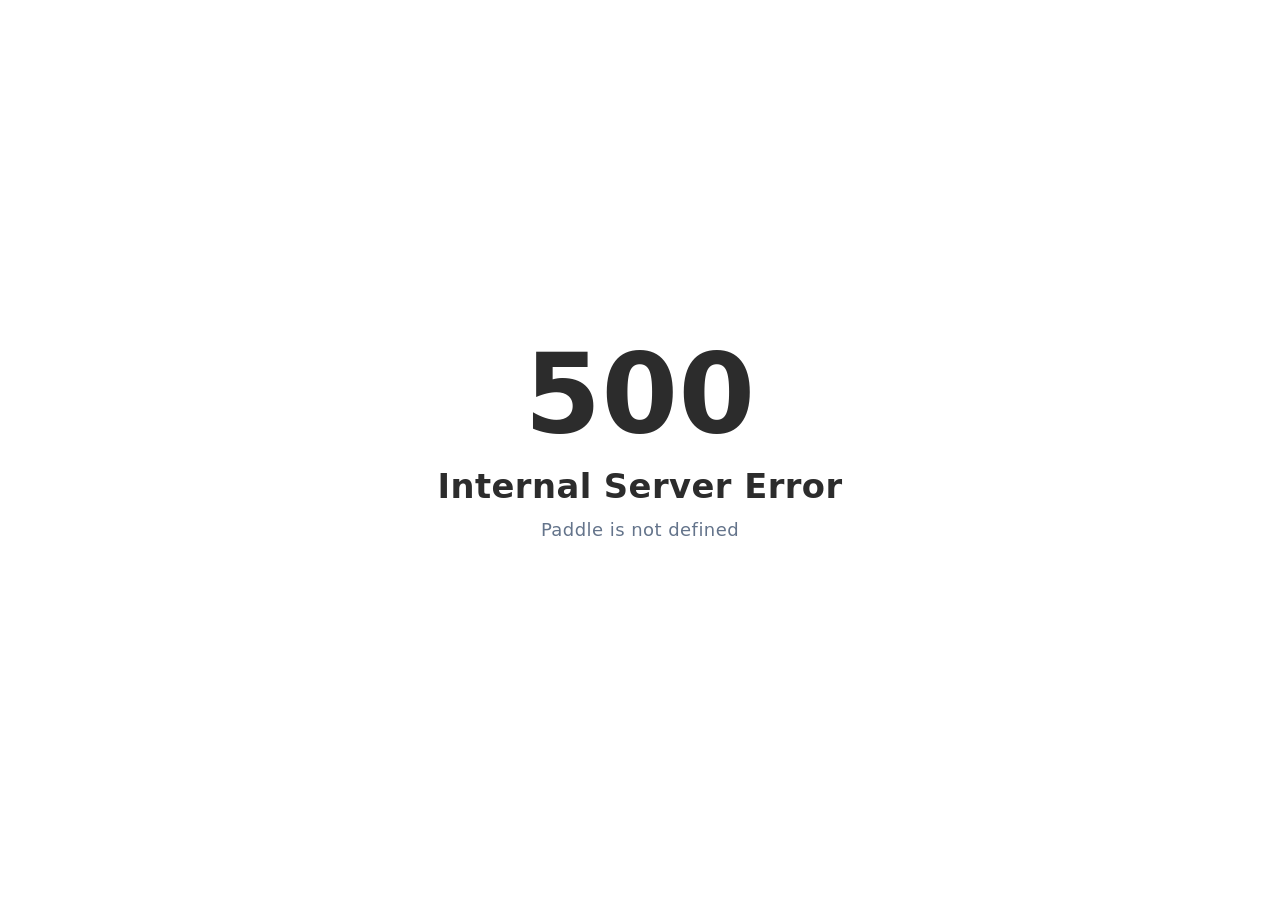
==== index.html @ acd8ba5e "update" ====
<!DOCTYPE html><html><head><meta charset="utf-8"><meta name="viewport" content="width=device-width, initial-scale=1"><title>YourMealMatch.com - Discover Your Food Personality</title><script src="https://cdn.paddle.com/paddle/v2/paddle.js"></script><style>:root{--brand-primary:#b6a7f2;--brand-primary-light:#d4cbfa;--brand-primary-dark:#9d8be8;--color-bg:#fafafa;--color-white:#fff;--color-text-primary:#2c2c2c;--color-text-secondary:#6b6b6b;--color-text-light:#9e9e9e;--spacing-xs:.5rem;--spacing-sm:1rem;--spacing-md:1.5rem;--spacing-lg:2.5rem;--spacing-xl:4rem;--spacing-2xl:6rem;--font-primary:-apple-system,BlinkMacSystemFont,"Segoe UI",Roboto,"Helvetica Neue",Arial,sans-serif;--font-size-base:16px;--font-size-lg:18px;--font-size-xl:24px;--font-size-2xl:32px;--font-size-3xl:40px;--line-height-relaxed:1.7;--border-radius:12px;--border-radius-lg:16px;--shadow-sm:0 2px 8px rgba(0,0,0,.06);--shadow-md:0 4px 16px rgba(0,0,0,.08);--transition:all .3s ease}*{box-sizing:border-box;margin:0;padding:0}html{font-size:var(--font-size-base);-webkit-font-smoothing:antialiased;-moz-osx-font-smoothing:grayscale;scroll-behavior:smooth}body{background-color:var(--color-bg);font-family:var(--font-primary);line-height:var(--line-height-relaxed)}body,h1,h2,h3,h4,h5,h6{color:var(--color-text-primary)}h1,h2,h3,h4,h5,h6{font-weight:600;line-height:1.3;margin-bottom:var(--spacing-md)}h1{font-size:var(--font-size-2xl);font-weight:700}h2{font-size:var(--font-size-xl)}h3{font-size:var(--font-size-lg)}p{color:var(--color-text-secondary);font-size:var(--font-size-base);margin-bottom:var(--spacing-md)}.container{margin:0 auto;max-width:1200px;padding:0 var(--spacing-md);width:100%}section{padding:var(--spacing-xl) 0}.btn{border:none;border-radius:var(--border-radius);cursor:pointer;display:inline-block;font-size:var(--font-size-base);font-weight:600;min-height:48px;min-width:48px;padding:var(--spacing-md) var(--spacing-lg);text-align:center;text-decoration:none;transition:var(--transition)}.btn-primary{background-color:var(--brand-primary);box-shadow:var(--shadow-sm);color:var(--color-white)}.btn-primary:hover{background-color:var(--brand-primary-dark);box-shadow:var(--shadow-md);transform:translateY(-2px)}.btn-primary:active{transform:translateY(0)}.card{background:var(--color-white);border-radius:var(--border-radius-lg);box-shadow:var(--shadow-sm);padding:var(--spacing-lg);transition:var(--transition)}.card:hover{box-shadow:var(--shadow-md)}.grid{display:grid;gap:var(--spacing-lg)}@media(min-width:768px){:root{--font-size-base:18px;--font-size-lg:20px;--font-size-xl:28px;--font-size-2xl:42px;--font-size-3xl:56px}.container{padding:0 var(--spacing-lg)}section{padding:var(--spacing-2xl) 0}}@media(min-width:1024px){:root{--font-size-2xl:48px;--font-size-3xl:64px}}:focus-visible{outline:3px solid var(--brand-primary);outline-offset:2px}.form-group{margin-bottom:var(--spacing-lg)}.form-label{display:block;font-weight:600;margin-bottom:var(--spacing-xs)}.form-input,.form-label{color:var(--color-text-primary);font-size:var(--font-size-base)}.form-input{background:var(--color-white);border:2px solid #e0e0e0;border-radius:var(--border-radius);font-family:var(--font-primary);min-height:52px;padding:var(--spacing-md);transition:var(--transition);width:100%}.form-input:focus{border-color:var(--brand-primary);box-shadow:0 0 0 3px #b6a7f21a;outline:none}.form-input::-moz-placeholder{color:var(--color-text-light)}.form-input::placeholder{color:var(--color-text-light)}.form-helper{color:var(--color-text-light);font-size:14px;font-style:italic;margin-bottom:0;margin-top:var(--spacing-xs)}</style><style>.page-container[data-v-c5ae3ae8]{display:flex;flex-direction:column;min-height:100vh}.navbar[data-v-c5ae3ae8]{background:#fff;border-bottom:1px solid #e5e7eb;position:relative;z-index:100}.navbar .container[data-v-c5ae3ae8]{height:100%;margin:0 auto;max-width:1200px;padding:0 1rem}.navbar-content[data-v-c5ae3ae8]{align-items:center;display:flex;flex-direction:column;gap:.5rem;height:100%;justify-content:center;padding:.75rem 0}.logo-link[data-v-c5ae3ae8]{display:block;flex-shrink:0;text-decoration:none;transition:opacity .2s ease}.logo-link[data-v-c5ae3ae8]:hover{opacity:.8}.logo-img[data-v-c5ae3ae8]{display:block;height:28px;width:auto}.nav-links[data-v-c5ae3ae8]{display:flex;gap:1.5rem;list-style:none;margin:0;padding:0}.nav-links li[data-v-c5ae3ae8]{margin:0}.nav-link[data-v-c5ae3ae8]{align-items:center;border-radius:6px;color:#6b7280;display:block;display:flex;font-size:13px;font-weight:500;min-height:36px;padding:.4rem .75rem;text-decoration:none;transition:all .2s ease;white-space:nowrap}.nav-link[data-v-c5ae3ae8]:hover{background:#7c3aed0d;color:#7c3aed}.nav-link[data-v-c5ae3ae8]:active{background:#7c3aed1a;color:#7c3aed}.footer[data-v-c5ae3ae8]{background:var(--color-text-primary);color:var(--color-white);margin-top:auto;padding:var(--spacing-xl) 0 var(--spacing-lg)}.footer-content[data-v-c5ae3ae8]{display:flex;flex-direction:column;gap:var(--spacing-lg);margin-bottom:var(--spacing-lg);text-align:center}.footer-logo-link[data-v-c5ae3ae8]{display:inline-block;margin-bottom:var(--spacing-xs);text-decoration:none;transition:var(--transition)}.footer-logo-link[data-v-c5ae3ae8]:hover{opacity:.85}.footer-logo[data-v-c5ae3ae8]{display:block;filter:brightness(1.2);height:50px;width:auto}.footer-tagline[data-v-c5ae3ae8]{color:#ffffffb3;font-size:14px;margin-bottom:0}.footer-nav[data-v-c5ae3ae8]{display:flex;flex-wrap:wrap;gap:var(--spacing-md);justify-content:center}.footer-link[data-v-c5ae3ae8]{color:#fffc;font-size:15px;padding:var(--spacing-xs);text-decoration:none;transition:var(--transition)}.footer-link[data-v-c5ae3ae8]:hover{color:var(--brand-primary-light)}.footer-bottom[data-v-c5ae3ae8]{border-top:1px solid hsla(0,0%,100%,.1);padding-top:var(--spacing-md);text-align:center}.footer-copyright[data-v-c5ae3ae8]{color:#fff9;font-size:14px;margin-bottom:0}@media(max-width:767px){.navbar .container[data-v-c5ae3ae8]{padding:0 1rem}.navbar-content[data-v-c5ae3ae8]{gap:.5rem;padding:.65rem 0}.logo-img[data-v-c5ae3ae8]{height:26px}.nav-links[data-v-c5ae3ae8]{gap:1.25rem}.nav-link[data-v-c5ae3ae8]{font-size:12px;padding:.35rem .65rem}.footer[data-v-c5ae3ae8]{padding:2rem 0 1.5rem}.footer-content[data-v-c5ae3ae8]{gap:1.5rem;margin-bottom:1.5rem}.footer-logo[data-v-c5ae3ae8]{height:42px}.footer-tagline[data-v-c5ae3ae8]{font-size:13px}.footer-nav[data-v-c5ae3ae8]{gap:.75rem}.footer-link[data-v-c5ae3ae8]{font-size:14px;padding:.4rem}.footer-bottom[data-v-c5ae3ae8]{padding-top:1rem}.footer-copyright[data-v-c5ae3ae8]{font-size:12px}}@media(min-width:768px){.navbar .container[data-v-c5ae3ae8]{padding:0 2rem}.navbar-content[data-v-c5ae3ae8]{flex-direction:row;gap:2rem;justify-content:space-between;padding:1rem 0}.logo-img[data-v-c5ae3ae8]{height:38px}.nav-links[data-v-c5ae3ae8]{gap:2rem}.nav-link[data-v-c5ae3ae8]{border-radius:0;font-size:15px;min-height:auto;padding:.5rem 0}.nav-link[data-v-c5ae3ae8],.nav-link[data-v-c5ae3ae8]:active,.nav-link[data-v-c5ae3ae8]:hover{background:transparent}.footer-logo[data-v-c5ae3ae8]{height:60px}.footer-content[data-v-c5ae3ae8]{align-items:center;flex-direction:row;justify-content:space-between;text-align:left}.footer-nav[data-v-c5ae3ae8]{justify-content:flex-end}}@media(min-width:1024px){.navbar-content[data-v-c5ae3ae8]{padding:1.25rem 0}.logo-img[data-v-c5ae3ae8]{height:40px}.nav-links[data-v-c5ae3ae8]{gap:2.5rem}.nav-link[data-v-c5ae3ae8]{font-size:16px}.footer-logo[data-v-c5ae3ae8]{height:65px}}</style><style>.btn[data-v-79f32634]{border:none;cursor:pointer;display:inline-block;font-family:inherit;text-decoration:none;transition:all .3s ease}.btn-primary[data-v-79f32634]{background:#f97316;color:#fff}.btn-paypal[data-v-79f32634]{background:#ffc439;color:#003087}.hero[data-v-79f32634]{align-items:center;background-image:linear-gradient(135deg,#7c3aede6,#5b21b6e6),url(/_nuxt/hero_bg.Vxv1XgPu.webp);background-position:50%;background-repeat:no-repeat;background-size:cover;display:flex;min-height:85vh;padding:40px 20px;position:relative;text-align:center}.hero-content[data-v-79f32634]{margin:0 auto;max-width:700px;position:relative;z-index:1}.curiosity-badge[data-v-79f32634]{-webkit-backdrop-filter:blur(10px);backdrop-filter:blur(10px);background:#fff3;border-radius:20px;color:#fff;display:inline-block;font-size:13px;font-weight:600;margin-bottom:20px;padding:8px 16px}.hero-title[data-v-79f32634]{color:#fff;font-size:clamp(28px,5vw,48px);font-weight:800;letter-spacing:-.5px;line-height:1.2;margin-bottom:16px}.hero-subtitle[data-v-79f32634],.hero-title[data-v-79f32634]{text-shadow:0 2px 12px rgba(0,0,0,.25)}.hero-subtitle[data-v-79f32634]{color:#fffffff2;font-size:17px;font-weight:400;line-height:1.5;margin-bottom:28px;margin-left:auto;margin-right:auto;max-width:600px}.value-props[data-v-79f32634]{display:flex;flex-direction:column;gap:16px;margin-bottom:32px;text-align:left}.value-prop[data-v-79f32634]{align-items:flex-start;-webkit-backdrop-filter:blur(10px);backdrop-filter:blur(10px);background:#ffffff26;border-radius:12px;display:flex;gap:12px;padding:16px}.prop-icon[data-v-79f32634]{flex-shrink:0;font-size:24px;margin-top:2px}.prop-content[data-v-79f32634]{display:flex;flex-direction:column;gap:6px}.prop-text[data-v-79f32634]{color:#fff;font-size:16px;font-weight:600;line-height:1.3}.prop-subtext[data-v-79f32634]{color:#ffffffd9;font-size:13px;font-weight:400;line-height:1.5}.btn-hero[data-v-79f32634]{background:#f97316;border-radius:12px;box-shadow:0 10px 30px #f973164d;color:#fff;display:inline-block;font-size:19px;font-weight:700;margin-bottom:20px;padding:20px 48px;text-decoration:none;transition:all .3s ease}.btn-hero[data-v-79f32634]:hover{background:#ea580c;box-shadow:0 15px 40px #f9731666;transform:translateY(-2px)}.hero-trust[data-v-79f32634]{color:#ffffffe6;display:flex;flex-wrap:wrap;font-size:13px;gap:12px;justify-content:center}.trust-item[data-v-79f32634]{font-weight:500}.social-proof[data-v-79f32634]{background:#f9fafb;border-bottom:1px solid #e5e7eb;padding:20px;text-align:center}.proof-text[data-v-79f32634]{color:#6b7280;font-size:14px;font-weight:500;margin:0}.how-it-works[data-v-79f32634]{background:#fff;padding:60px 20px}.section-title[data-v-79f32634]{color:#1f2937;font-size:28px;font-weight:800;line-height:1.2;margin-bottom:40px;text-align:center}.steps-detailed[data-v-79f32634]{display:grid;gap:32px;grid-template-columns:1fr;margin:0 auto 40px;max-width:900px}.step-detailed[data-v-79f32634]{background:#f9fafb;border-radius:12px;padding:24px 20px;text-align:center}.step-icon-wrapper[data-v-79f32634]{margin-bottom:16px}.step-emoji[data-v-79f32634]{display:inline-block;font-size:48px}.step-title[data-v-79f32634]{color:#1f2937;font-size:18px;font-weight:700;line-height:1.3;margin-bottom:12px}.step-description[data-v-79f32634]{color:#6b7280;font-size:15px;line-height:1.6;margin:0}.curiosity-hook[data-v-79f32634]{color:#7c3aed;font-size:16px;font-style:italic;font-weight:600;margin:0 auto;max-width:600px;padding:20px;text-align:center}.what-you-get[data-v-79f32634]{background:#f9fafb;padding:60px 20px}.benefits-list[data-v-79f32634]{display:flex;flex-direction:column;gap:20px;margin:0 auto;max-width:600px}.benefit-item[data-v-79f32634]{align-items:flex-start;background:#fff;border-radius:12px;box-shadow:0 1px 3px #0000001a;display:flex;gap:16px;padding:20px}.benefit-icon[data-v-79f32634]{flex-shrink:0;font-size:28px}.benefit-text[data-v-79f32634]{color:#374151;font-size:16px;font-weight:500;line-height:1.5;margin:0;padding-top:4px}.trust-badge-section[data-v-79f32634]{background:#10b9811a;border-radius:8px;color:#10b981;font-size:14px;font-weight:500;margin-left:auto;margin-right:auto;margin-top:30px;max-width:600px;padding:12px;text-align:center}.get-started-section[data-v-79f32634]{background:#fff;padding:70px 20px}.form-wrapper[data-v-79f32634]{margin:0 auto;max-width:500px}.form-main-title[data-v-79f32634]{color:#1f2937;font-size:28px;font-weight:800;line-height:1.2;margin-bottom:12px;text-align:center}.form-subtitle[data-v-79f32634]{color:#6b7280;font-size:16px;margin-bottom:40px;text-align:center}.order-form[data-v-79f32634]{background:#fff}.form-group[data-v-79f32634]{margin-bottom:24px}.form-label[data-v-79f32634]{color:#1f2937;display:block;font-size:15px;font-weight:600;margin-bottom:8px}.form-input[data-v-79f32634]{background:#fff;border:2px solid #e5e7eb;border-radius:8px;color:#1f2937;font-size:16px;padding:14px 16px;transition:all .2s ease;width:100%}.form-input[data-v-79f32634]:focus{border-color:#7c3aed;box-shadow:0 0 0 3px #7c3aed1a;outline:none}.form-input[data-v-79f32634]::-moz-placeholder{color:#9ca3af}.form-input[data-v-79f32634]::placeholder{color:#9ca3af}.field-helper[data-v-79f32634]{color:#6b7280;font-size:13px;margin-bottom:0;margin-top:6px}.consent-group[data-v-79f32634]{margin-bottom:24px;margin-top:32px}.consent-label[data-v-79f32634]{align-items:flex-start;cursor:pointer;display:flex;gap:12px}.consent-checkbox[data-v-79f32634]{accent-color:#7c3aed;cursor:pointer;flex-shrink:0;height:20px;margin-top:2px;width:20px}.consent-text[data-v-79f32634]{color:#374151;font-size:14px;line-height:1.5}.privacy-link[data-v-79f32634]{color:#7c3aed;font-weight:600;text-decoration:underline}.privacy-link[data-v-79f32634]:hover{color:#6d28d9}.error-message[data-v-79f32634]{background:#fee2e2;border:1px solid #fecaca;border-radius:8px;color:#dc2626;font-size:14px;margin-bottom:16px;padding:12px 16px;text-align:center}.btn-submit[data-v-79f32634]{background:#f97316;border:none;border-radius:12px;box-shadow:0 10px 30px #f973164d;color:#fff;cursor:pointer;font-size:18px;font-weight:700;margin-bottom:20px;padding:18px 24px;transition:all .3s ease;width:100%}.btn-submit[data-v-79f32634]:hover:not(:disabled){background:#ea580c;box-shadow:0 15px 40px #f9731666;transform:translateY(-2px)}.btn-submit[data-v-79f32634]:disabled{background:#d1d5db;box-shadow:none;cursor:not-allowed;transform:none}.form-trust[data-v-79f32634]{display:flex;flex-wrap:wrap;gap:12px;justify-content:center}.trust-badge[data-v-79f32634]{color:#6b7280;font-size:13px;font-weight:500}.payment-step-container[data-v-79f32634]{background:linear-gradient(135deg,#7c3aed08,#5b21b608);border:2px solid #e5e7eb;border-radius:16px;margin-top:2rem;padding:2.5rem 2rem;text-align:center}.step-icon[data-v-79f32634]{align-items:center;background:linear-gradient(135deg,#7c3aed,#5b21b6);border-radius:50%;box-shadow:0 4px 12px #7c3aed33;color:#fff;display:inline-flex;height:72px;justify-content:center;margin-bottom:1.5rem;width:72px}.payment-title[data-v-79f32634]{color:#10b981;font-size:1.75rem;font-weight:700;margin-bottom:1.5rem}.card-logos[data-v-79f32634]{display:flex;gap:1rem;justify-content:center;margin-bottom:1.5rem;opacity:.6}.card-icon[data-v-79f32634]{height:28px;width:auto}.btn-pay[data-v-79f32634]{background:#f97316;border:none;border-radius:12px;box-shadow:0 4px 12px #f9731640;color:#fff;cursor:pointer;display:inline-block;font-size:1.25rem;font-weight:600;max-width:400px;padding:1rem 2rem;text-decoration:none;transition:all .3s ease;width:100%}.btn-pay[data-v-79f32634]:hover{background:#ea580c;box-shadow:0 6px 16px #f9731659;transform:translateY(-2px)}.payment-info[data-v-79f32634]{color:#6b7280;font-size:.875rem;margin-top:1rem}.faq-section[data-v-79f32634]{background:#fff;border-top:1px solid #e5e7eb;padding:60px 20px}.faq-list[data-v-79f32634]{display:flex;flex-direction:column;gap:24px;margin:0 auto;max-width:700px}.faq-item[data-v-79f32634]{background:#f9fafb;border:1px solid #e5e7eb;border-radius:12px;padding:24px}.faq-question[data-v-79f32634]{color:#1f2937;font-size:17px;font-weight:700;line-height:1.4;margin-bottom:12px}.faq-answer[data-v-79f32634]{color:#6b7280;font-size:15px;line-height:1.6;margin:0}.scroll-to-top[data-v-79f32634]{align-items:center;background:linear-gradient(135deg,#7c3aed,#5b21b6);border:none;border-radius:50%;bottom:30px;box-shadow:0 4px 12px #7c3aed66;color:#fff;cursor:pointer;display:flex;height:50px;justify-content:center;position:fixed;right:30px;transition:all .3s ease;width:50px;z-index:1000}.scroll-to-top[data-v-79f32634]:hover{background:linear-gradient(135deg,#6d28d9,#4c1d95);box-shadow:0 6px 20px #7c3aed80;transform:translateY(-3px)}.scroll-to-top[data-v-79f32634]:active{transform:translateY(-1px)}.scroll-to-top svg[data-v-79f32634]{height:24px;width:24px}.fade-enter-active[data-v-79f32634],.fade-leave-active[data-v-79f32634]{transition:opacity .3s ease}.fade-enter-from[data-v-79f32634],.fade-leave-to[data-v-79f32634]{opacity:0}@media(max-width:767px){.hero[data-v-79f32634]{min-height:auto;padding:24px 16px 32px}.curiosity-badge[data-v-79f32634]{font-size:11px;margin-bottom:12px;padding:6px 12px}.hero-title[data-v-79f32634]{font-size:26px;margin-bottom:12px}.hero-subtitle[data-v-79f32634]{font-size:15px;line-height:1.4;margin-bottom:20px}.value-props[data-v-79f32634]{gap:12px;margin-bottom:24px}.value-prop[data-v-79f32634]{padding:12px}.prop-text[data-v-79f32634]{font-size:14px}.prop-subtext[data-v-79f32634]{font-size:12px}.btn-hero[data-v-79f32634]{font-size:17px;margin-bottom:16px;padding:16px 32px;width:100%}.hero-trust[data-v-79f32634]{font-size:11px;gap:8px}.social-proof[data-v-79f32634]{padding:12px 16px}.proof-text[data-v-79f32634]{font-size:12px}.faq-section[data-v-79f32634],.get-started-section[data-v-79f32634],.how-it-works[data-v-79f32634],.what-you-get[data-v-79f32634]{padding:32px 16px}.section-title[data-v-79f32634]{font-size:24px;margin-bottom:24px}.steps-detailed[data-v-79f32634]{gap:20px;margin-bottom:24px}.step-detailed[data-v-79f32634]{padding:16px}.step-emoji[data-v-79f32634]{font-size:40px}.step-title[data-v-79f32634]{font-size:16px;margin-bottom:8px}.step-description[data-v-79f32634]{font-size:14px}.curiosity-hook[data-v-79f32634]{font-size:14px;padding:16px}.benefits-list[data-v-79f32634]{gap:16px}.benefit-item[data-v-79f32634]{padding:16px}.benefit-icon[data-v-79f32634]{font-size:24px}.benefit-text[data-v-79f32634]{font-size:14px;padding-top:2px}.trust-badge-section[data-v-79f32634]{font-size:12px;margin-top:20px;padding:10px}.form-wrapper[data-v-79f32634]{padding:0}.form-main-title[data-v-79f32634]{font-size:24px;margin-bottom:8px}.form-subtitle[data-v-79f32634]{font-size:14px;margin-bottom:28px}.form-group[data-v-79f32634]{margin-bottom:16px}.form-label[data-v-79f32634]{font-size:14px;margin-bottom:6px}.form-input[data-v-79f32634]{font-size:15px;padding:12px 14px}.field-helper[data-v-79f32634]{font-size:12px;margin-top:4px}.consent-group[data-v-79f32634]{margin-bottom:16px;margin-top:20px}.consent-text[data-v-79f32634]{font-size:13px}.btn-submit[data-v-79f32634]{font-size:17px;margin-bottom:16px;padding:16px 20px}.form-trust[data-v-79f32634]{font-size:12px;gap:10px}.payment-step-container[data-v-79f32634]{margin-top:1.5rem;padding:1.5rem 1rem}.step-icon[data-v-79f32634]{height:64px;margin-bottom:1rem;width:64px}.step-icon svg[data-v-79f32634]{height:32px;width:32px}.payment-title[data-v-79f32634]{color:#10b981;font-size:20px;margin-bottom:1rem}.card-logos[data-v-79f32634]{gap:12px;margin-bottom:1rem}.card-icon[data-v-79f32634]{height:24px}.btn-pay[data-v-79f32634]{font-size:16px;padding:14px 24px}.payment-info[data-v-79f32634]{font-size:12px;margin-top:10px}.step-title[data-v-79f32634]{font-size:20px;margin-bottom:12px}.faq-list[data-v-79f32634]{gap:16px}.faq-item[data-v-79f32634]{padding:16px}.faq-question[data-v-79f32634]{font-size:16px;margin-bottom:8px}.faq-answer[data-v-79f32634]{font-size:14px}.scroll-to-top[data-v-79f32634]{bottom:20px;height:48px;right:20px;width:48px}.scroll-to-top svg[data-v-79f32634]{height:22px;width:22px}}@media(min-width:768px){.hero[data-v-79f32634]{padding:80px 40px 100px}.curiosity-badge[data-v-79f32634]{font-size:14px;padding:10px 20px}.hero-title[data-v-79f32634]{font-size:42px;margin-bottom:24px}.hero-subtitle[data-v-79f32634]{font-size:20px;margin-bottom:40px}.value-props[data-v-79f32634]{gap:20px;margin-bottom:40px}.prop-text[data-v-79f32634]{font-size:16px}.btn-hero[data-v-79f32634]{font-size:19px;padding:20px 50px}.hero-trust[data-v-79f32634]{font-size:14px;gap:24px}.section-title[data-v-79f32634]{font-size:36px;margin-bottom:50px}.steps-detailed[data-v-79f32634]{gap:24px;grid-template-columns:repeat(3,1fr)}.step-detailed[data-v-79f32634]{padding:32px 24px}.step-emoji[data-v-79f32634]{font-size:56px}.step-title[data-v-79f32634]{font-size:19px}.faq-section[data-v-79f32634],.how-it-works[data-v-79f32634]{padding:80px 40px}.faq-item[data-v-79f32634]{padding:28px}.faq-question[data-v-79f32634]{font-size:18px}.what-you-get[data-v-79f32634]{padding:80px 40px}.benefits-list[data-v-79f32634]{max-width:700px}.get-started-section[data-v-79f32634]{padding:90px 40px}.form-wrapper[data-v-79f32634]{max-width:550px}.form-main-title[data-v-79f32634]{font-size:36px;margin-bottom:16px}.form-subtitle[data-v-79f32634]{font-size:18px;margin-bottom:50px}.payment-step-container[data-v-79f32634]{padding:50px 40px}.step-icon[data-v-79f32634]{font-size:60px;height:100px;width:100px}.step-title[data-v-79f32634]{font-size:28px}.step-message[data-v-79f32634]{font-size:18px}.payment-method-note[data-v-79f32634]{font-size:16px}.security-text[data-v-79f32634]{font-size:13px}.paypal-badge[data-v-79f32634]{height:20px}.scroll-to-top[data-v-79f32634]{bottom:40px;height:56px;right:40px;width:56px}.scroll-to-top svg[data-v-79f32634]{height:26px;width:26px}}@media(min-width:1024px){.hero[data-v-79f32634]{padding:100px 40px 120px}.hero-title[data-v-79f32634]{font-size:48px}.hero-subtitle[data-v-79f32634]{font-size:22px}.value-props[data-v-79f32634]{margin-left:auto;margin-right:auto;max-width:600px}.section-title[data-v-79f32634]{font-size:40px}.faq-section[data-v-79f32634],.how-it-works[data-v-79f32634],.what-you-get[data-v-79f32634]{padding:100px 40px}.get-started-section[data-v-79f32634]{padding:110px 40px}.form-wrapper[data-v-79f32634]{max-width:600px}.scroll-to-top[data-v-79f32634]{height:60px;width:60px}.scroll-to-top svg[data-v-79f32634]{height:28px;width:28px}}</style><link rel="stylesheet" href="/_nuxt/entry.CrqnxK01.css" crossorigin><link rel="preload" as="fetch" crossorigin="anonymous" href="/_payload.json?aa3cea58-79fb-415c-917e-0dbec6e1884b"><link rel="modulepreload" as="script" crossorigin href="/_nuxt/BMWMNEEI.js"><link rel="modulepreload" as="script" crossorigin href="/_nuxt/0mftzoLK.js"><link rel="modulepreload" as="script" crossorigin href="/_nuxt/Dfk1P3cL.js"><link rel="modulepreload" as="script" crossorigin href="/_nuxt/C0Nu7kf0.js"><link rel="modulepreload" as="script" crossorigin href="/_nuxt/MuM8Hyrl.js"><link rel="preload" as="fetch" fetchpriority="low" crossorigin="anonymous" href="/_nuxt/builds/meta/aa3cea58-79fb-415c-917e-0dbec6e1884b.json"><script type="module" src="/_nuxt/BMWMNEEI.js" crossorigin></script><link rel="prefetch" as="image" type="image/png" href="/_nuxt/logo.tZ4POSzX.png"><link rel="prefetch" as="image" type="image/webp" href="/_nuxt/hero_bg.Vxv1XgPu.webp"><meta name="description" content="Discover which healthy meals match your food personality and which ones probably don't. Privacy-first lifestyle insights, no face recognition, no biometric data."><meta name="keywords" content="food personality, meal matching, healthy meals, lifestyle insights, food preferences"><meta name="theme-color" content="#7c3aed"><meta property="og:title" content="YourMealMatch.com - Discover Your Food Personality"><meta property="og:description" content="Find healthy meals you'll love based on your unique food personality"><meta property="og:type" content="website"><link rel="icon" type="image/png" href="/favicon-96x96.png" sizes="96x96"><link rel="icon" type="image/svg+xml" href="/favicon.svg"><link rel="shortcut icon" href="/favicon.ico"><link rel="apple-touch-icon" sizes="180x180" href="/apple-touch-icon.png"><link rel="manifest" href="/site.webmanifest"><script id="unhead:payload" type="application/json">{"title":"YourMealMatch.com - Discover Your Food Personality"}</script></head><body><div id="__nuxt"><div class="page-container" data-v-c5ae3ae8><nav class="navbar" role="navigation" aria-label="Main navigation" data-v-c5ae3ae8><div class="container" data-v-c5ae3ae8><div class="navbar-content" data-v-c5ae3ae8><a href="/" class="logo-link" aria-label="YourMealMatch home" data-v-c5ae3ae8><img src="/_nuxt/logo.tZ4POSzX.png" alt="YourMealMatch logo" class="logo-img" data-v-c5ae3ae8></a><ul class="nav-links" role="list" data-v-c5ae3ae8><li data-v-c5ae3ae8><a href="#how-it-works" class="nav-link" data-v-c5ae3ae8>How It Works</a></li><li data-v-c5ae3ae8><a href="/pricing" class="nav-link" data-v-c5ae3ae8>Pricing</a></li><li data-v-c5ae3ae8><a href="#faq" class="nav-link" data-v-c5ae3ae8>FAQ</a></li></ul></div></div></nav><!--[--><div data-v-79f32634><section class="hero" data-v-79f32634><div class="container" data-v-79f32634><div class="hero-content" data-v-79f32634><div class="curiosity-badge" data-v-79f32634>🍽️ Lifestyle Food Matching</div><h1 class="hero-title" data-v-79f32634>The Foods That Actually Match Your Vibe</h1><p class="hero-subtitle" data-v-79f32634> Your social media reveals your real lifestyle better than any quiz. We decode your patterns and match you with foods that fit YOUR energy. </p><a href="#get-started" class="btn btn-primary btn-hero" data-v-79f32634> Discover Your Food Match → </a><p class="hero-trust" data-v-79f32634><span class="trust-item" data-v-79f32634>✓ One-time payment</span><span class="trust-item" data-v-79f32634>✓ $10 only</span><span class="trust-item" data-v-79f32634>✓ Results in 24-48h</span></p></div></div></section><section class="social-proof" data-v-79f32634><div class="container" data-v-79f32634><p class="proof-text" data-v-79f32634>Loved by digital nomads in Bali, Manila, and Bangkok</p></div></section><section id="how-it-works" class="how-it-works" data-v-79f32634><div class="container" data-v-79f32634><h2 class="section-title" data-v-79f32634>How We Match You</h2><div class="steps-detailed" data-v-79f32634><div class="step-detailed" data-v-79f32634><div class="step-icon-wrapper" data-v-79f32634><span class="step-emoji" data-v-79f32634>📱</span></div><h3 class="step-title" data-v-79f32634>Share Your Public Profile</h3><p class="step-description" data-v-79f32634>We analyze your posts, not your face. Your content reveals your lifestyle, energy, and daily habits.</p></div><div class="step-detailed" data-v-79f32634><div class="step-icon-wrapper" data-v-79f32634><span class="step-emoji" data-v-79f32634>🔍</span></div><h3 class="step-title" data-v-79f32634>We Analyze Your Patterns</h3><p class="step-description" data-v-79f32634>Your posts reveal energy levels, routines, and habits you might not even notice yourself.</p></div><div class="step-detailed" data-v-79f32634><div class="step-icon-wrapper" data-v-79f32634><span class="step-emoji" data-v-79f32634>🍽️</span></div><h3 class="step-title" data-v-79f32634>Get Your Personalized Matches</h3><p class="step-description" data-v-79f32634>Foods that fit YOUR energy. What to embrace. What doesn&#39;t match your vibe.</p></div></div><p class="curiosity-hook" data-v-79f32634>&quot;Most people are surprised by what their feed actually reveals about their lifestyle.&quot;</p></div></section><section id="pricing" class="what-you-get" data-v-79f32634><div class="container" data-v-79f32634><h2 class="section-title" data-v-79f32634>Your Instant Report Includes:</h2><div class="benefits-list" data-v-79f32634><div class="benefit-item" data-v-79f32634><span class="benefit-icon" data-v-79f32634>⚡</span><p class="benefit-text" data-v-79f32634>Lifestyle energy analysis (based on your actual habits)</p></div><div class="benefit-item" data-v-79f32634><span class="benefit-icon" data-v-79f32634>✓</span><p class="benefit-text" data-v-79f32634>Foods that match your vibe vs. foods that don&#39;t</p></div><div class="benefit-item" data-v-79f32634><span class="benefit-icon" data-v-79f32634>🔍</span><p class="benefit-text" data-v-79f32634>Why certain foods fit your energy patterns</p></div><div class="benefit-item" data-v-79f32634><span class="benefit-icon" data-v-79f32634>💯</span><p class="benefit-text" data-v-79f32634>Honest insights, not generic advice</p></div></div><p class="trust-badge-section" data-v-79f32634>Based on public posts only • We don&#39;t see your DMs or private content</p></div></section><section id="get-started" class="get-started-section" data-v-79f32634><div class="container" data-v-79f32634><div class="form-wrapper" data-v-79f32634><h2 class="form-main-title" data-v-79f32634>Ready to See What Matches Your Vibe?</h2><p class="form-subtitle" data-v-79f32634>Takes 30 seconds. Instant delivery.</p><form class="order-form" data-v-79f32634><div class="form-group" data-v-79f32634><label for="fullName" class="form-label" data-v-79f32634>Your name</label><input type="text" id="fullName" value="" class="form-input" placeholder="John Doe" required data-v-79f32634><p class="field-helper" data-v-79f32634>We&#39;ll personalize your report</p></div><div class="form-group" data-v-79f32634><label for="email" class="form-label" data-v-79f32634>Email address</label><input type="email" id="email" value="" class="form-input" placeholder="you@example.com" required data-v-79f32634><p class="field-helper" data-v-79f32634>To send your instant report</p></div><div class="form-group" data-v-79f32634><label for="socialLink" class="form-label" data-v-79f32634>Your public social media profile</label><input type="text" id="socialLink" value="" class="form-input" placeholder="Instagram, TikTok, Twitter, Facebook - any public profile" required data-v-79f32634><p class="field-helper" data-v-79f32634>Instagram preferred • Works with any public social media (TikTok, Twitter, Facebook, etc.)</p></div><div class="form-group consent-group" data-v-79f32634><label class="consent-label" data-v-79f32634><input type="checkbox" id="consent" class="consent-checkbox" required data-v-79f32634><span class="consent-text" data-v-79f32634> I agree to the <a href="/terms" class="privacy-link" data-v-79f32634>Terms</a>, <a href="/privacy" class="privacy-link" data-v-79f32634>Privacy Policy</a>, and <a href="/refund-policy" class="privacy-link" data-v-79f32634>Refund Policy</a></span></label></div><!----><button type="submit" class="btn btn-primary btn-submit" disabled data-v-79f32634>Get My Report - $10</button><div class="form-trust" data-v-79f32634><span class="trust-badge" data-v-79f32634>🔒 Secure payment</span><span class="trust-badge" data-v-79f32634>💳 One-time $10</span><span class="trust-badge" data-v-79f32634>⚡ No subscription</span></div></form></div></div></section><section id="faq" class="faq-section" data-v-79f32634><div class="container" data-v-79f32634><h2 class="section-title" data-v-79f32634>Quick Questions</h2><div class="faq-list" data-v-79f32634><div class="faq-item" data-v-79f32634><h3 class="faq-question" data-v-79f32634>What exactly do you analyze?</h3><p class="faq-answer" data-v-79f32634>Your public posts, captions, and activity patterns. Not your photos, not your face - just the lifestyle your content reveals.</p></div><div class="faq-item" data-v-79f32634><h3 class="faq-question" data-v-79f32634>Is this like a diet plan?</h3><p class="faq-answer" data-v-79f32634>Nope. It&#39;s insights about foods that match YOUR actual energy and habits. No meal plans, no restrictions.</p></div><div class="faq-item" data-v-79f32634><h3 class="faq-question" data-v-79f32634>How fast is it?</h3><p class="faq-answer" data-v-79f32634>Instant. Pay once, get your report in your email within 24h-48h.</p></div><div class="faq-item" data-v-79f32634><h3 class="faq-question" data-v-79f32634>Is my data private?</h3><p class="faq-answer" data-v-79f32634>100%. We only look at public posts, and we don&#39;t store anything personal.</p></div><div class="faq-item" data-v-79f32634><h3 class="faq-question" data-v-79f32634>What social media platforms work?</h3><p class="faq-answer" data-v-79f32634>Instagram is preferred, but TikTok, Twitter, Facebook, or any public social profile works. We just need to see your lifestyle patterns.</p></div></div></div></section><!----></div><!--]--><footer class="footer" data-v-c5ae3ae8><div class="container" data-v-c5ae3ae8><div class="footer-content" data-v-c5ae3ae8><div class="footer-brand" data-v-c5ae3ae8><a aria-current="page" href="/" class="router-link-active router-link-exact-active footer-logo-link" data-v-c5ae3ae8><img src="/_nuxt/logo.tZ4POSzX.png" alt="YourMealMatch.com" class="footer-logo" data-v-c5ae3ae8></a><p class="footer-tagline" data-v-c5ae3ae8>Discover your food personality</p></div><nav class="footer-nav" data-v-c5ae3ae8><a href="/about" class="footer-link" data-v-c5ae3ae8>About</a><a href="/pricing" class="footer-link" data-v-c5ae3ae8>Pricing</a><a href="/contact" class="footer-link" data-v-c5ae3ae8>Contact</a><a href="/privacy" class="footer-link" data-v-c5ae3ae8>Privacy</a><a href="/terms" class="footer-link" data-v-c5ae3ae8>Terms</a><a href="/refund-policy" class="footer-link" data-v-c5ae3ae8>Refund Policy</a></nav></div><div class="footer-bottom" data-v-c5ae3ae8><p class="footer-copyright" data-v-c5ae3ae8> © 2026 YourMealMatch (Shiref Abouzaid). All rights reserved. </p></div></div></footer></div></div><div id="teleports"></div><script>window.__NUXT__={};window.__NUXT__.config={public:{},app:{baseURL:"/",buildId:"aa3cea58-79fb-415c-917e-0dbec6e1884b",buildAssetsDir:"/_nuxt/",cdnURL:""}}</script><script type="application/json" data-nuxt-data="nuxt-app" data-ssr="true" id="__NUXT_DATA__" data-src="/_payload.json?aa3cea58-79fb-415c-917e-0dbec6e1884b">[{"state":1,"once":3,"_errors":4,"serverRendered":6,"path":7,"prerenderedAt":8},["Reactive",2],{},["Set"],["ShallowReactive",5],{},true,"/",1773415754109]</script></body></html>
---- _nuxt/entry.CrqnxK01.css ----
:root{--brand-primary:#b6a7f2;--brand-primary-light:#d4cbfa;--brand-primary-dark:#9d8be8;--color-bg:#fafafa;--color-white:#fff;--color-text-primary:#2c2c2c;--color-text-secondary:#6b6b6b;--color-text-light:#9e9e9e;--spacing-xs:.5rem;--spacing-sm:1rem;--spacing-md:1.5rem;--spacing-lg:2.5rem;--spacing-xl:4rem;--spacing-2xl:6rem;--font-primary:-apple-system,BlinkMacSystemFont,"Segoe UI",Roboto,"Helvetica Neue",Arial,sans-serif;--font-size-base:16px;--font-size-lg:18px;--font-size-xl:24px;--font-size-2xl:32px;--font-size-3xl:40px;--line-height-relaxed:1.7;--border-radius:12px;--border-radius-lg:16px;--shadow-sm:0 2px 8px rgba(0,0,0,.06);--shadow-md:0 4px 16px rgba(0,0,0,.08);--transition:all .3s ease}*{box-sizing:border-box;margin:0;padding:0}html{font-size:var(--font-size-base);-webkit-font-smoothing:antialiased;-moz-osx-font-smoothing:grayscale;scroll-behavior:smooth}body{background-color:var(--color-bg);font-family:var(--font-primary);line-height:var(--line-height-relaxed)}body,h1,h2,h3,h4,h5,h6{color:var(--color-text-primary)}h1,h2,h3,h4,h5,h6{font-weight:600;line-height:1.3;margin-bottom:var(--spacing-md)}h1{font-size:var(--font-size-2xl);font-weight:700}h2{font-size:var(--font-size-xl)}h3{font-size:var(--font-size-lg)}p{color:var(--color-text-secondary);font-size:var(--font-size-base);margin-bottom:var(--spacing-md)}.container{margin:0 auto;max-width:1200px;padding:0 var(--spacing-md);width:100%}section{padding:var(--spacing-xl) 0}.btn{border:none;border-radius:var(--border-radius);cursor:pointer;display:inline-block;font-size:var(--font-size-base);font-weight:600;min-height:48px;min-width:48px;padding:var(--spacing-md) var(--spacing-lg);text-align:center;text-decoration:none;transition:var(--transition)}.btn-primary{background-color:var(--brand-primary);box-shadow:var(--shadow-sm);color:var(--color-white)}.btn-primary:hover{background-color:var(--brand-primary-dark);box-shadow:var(--shadow-md);transform:translateY(-2px)}.btn-primary:active{transform:translateY(0)}.card{background:var(--color-white);border-radius:var(--border-radius-lg);box-shadow:var(--shadow-sm);padding:var(--spacing-lg);transition:var(--transition)}.card:hover{box-shadow:var(--shadow-md)}.grid{display:grid;gap:var(--spacing-lg)}@media(min-width:768px){:root{--font-size-base:18px;--font-size-lg:20px;--font-size-xl:28px;--font-size-2xl:42px;--font-size-3xl:56px}.container{padding:0 var(--spacing-lg)}section{padding:var(--spacing-2xl) 0}}@media(min-width:1024px){:root{--font-size-2xl:48px;--font-size-3xl:64px}}:focus-visible{outline:3px solid var(--brand-primary);outline-offset:2px}.form-group{margin-bottom:var(--spacing-lg)}.form-label{display:block;font-weight:600;margin-bottom:var(--spacing-xs)}.form-input,.form-label{color:var(--color-text-primary);font-size:var(--font-size-base)}.form-input{background:var(--color-white);border:2px solid #e0e0e0;border-radius:var(--border-radius);font-family:var(--font-primary);min-height:52px;padding:var(--spacing-md);transition:var(--transition);width:100%}.form-input:focus{border-color:var(--brand-primary);box-shadow:0 0 0 3px #b6a7f21a;outline:none}.form-input::-moz-placeholder{color:var(--color-text-light)}.form-input::placeholder{color:var(--color-text-light)}.form-helper{color:var(--color-text-light);font-size:14px;font-style:italic;margin-bottom:0;margin-top:var(--spacing-xs)}
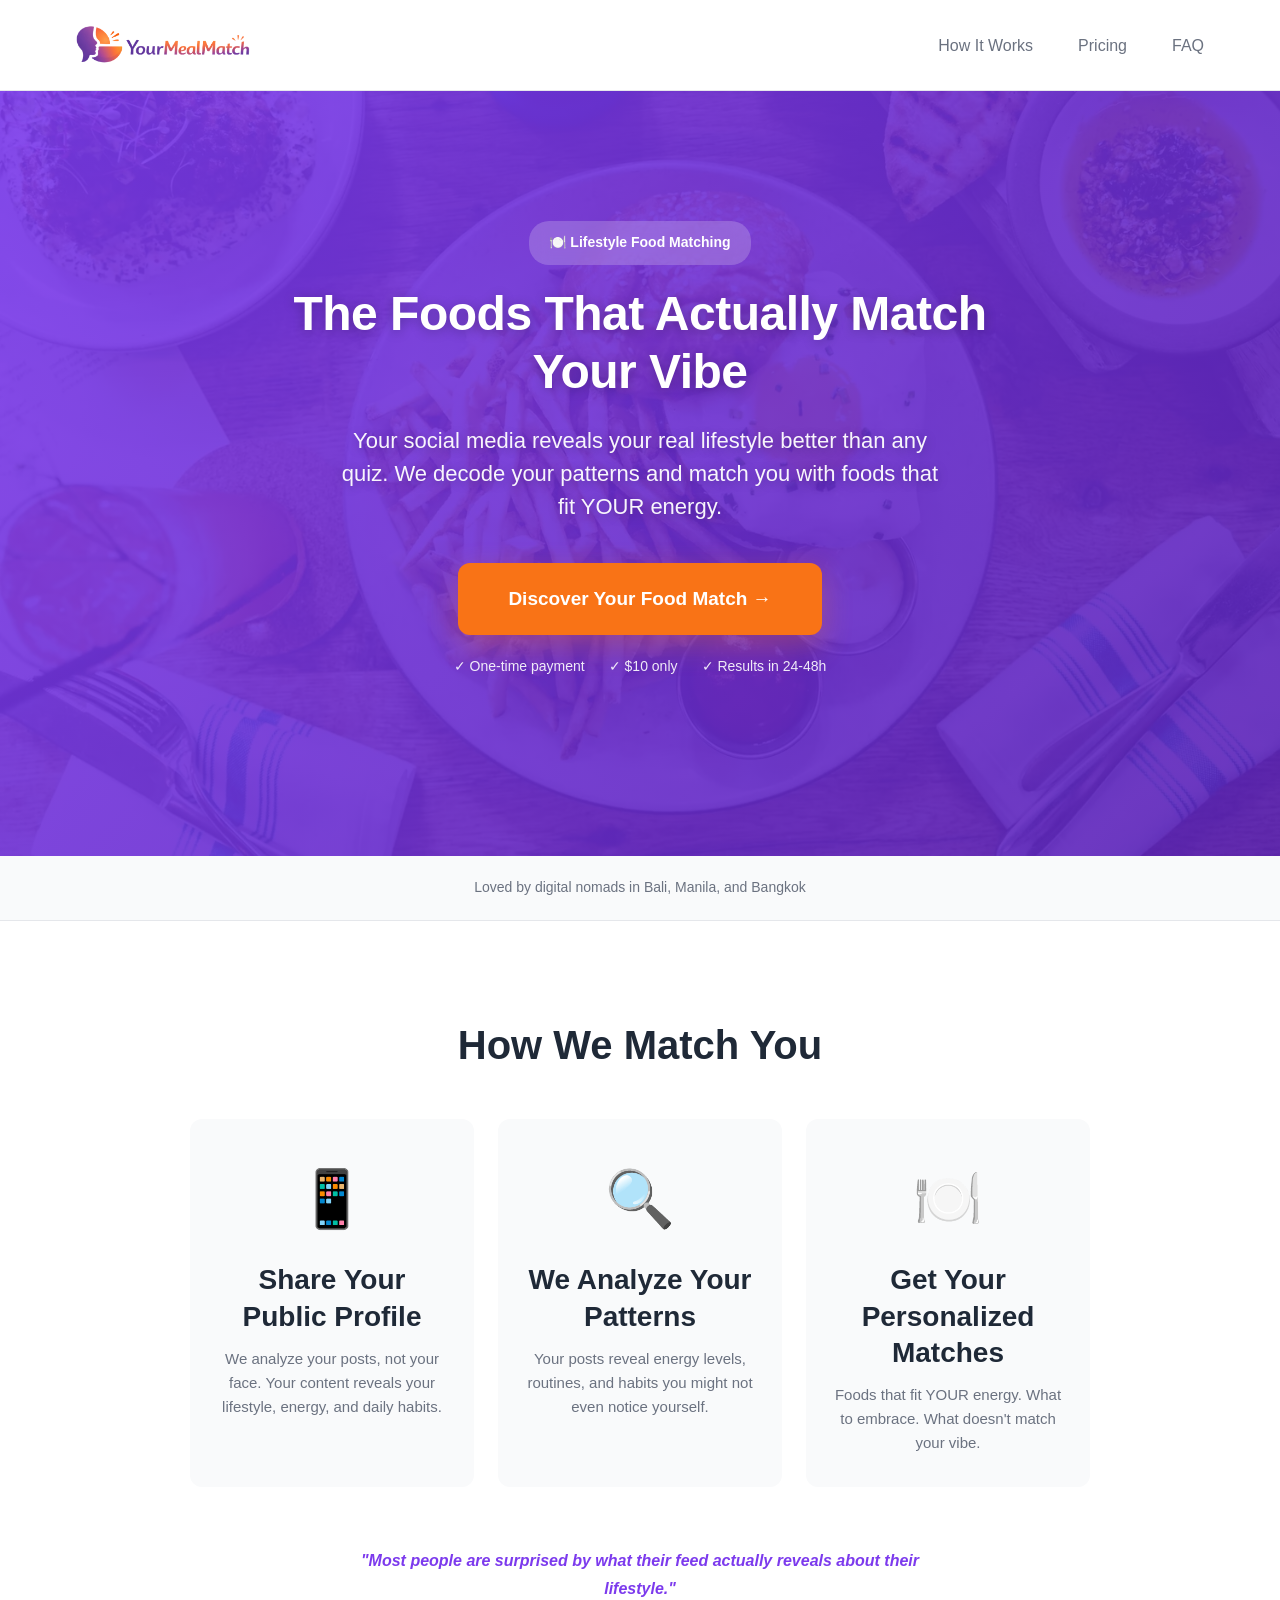
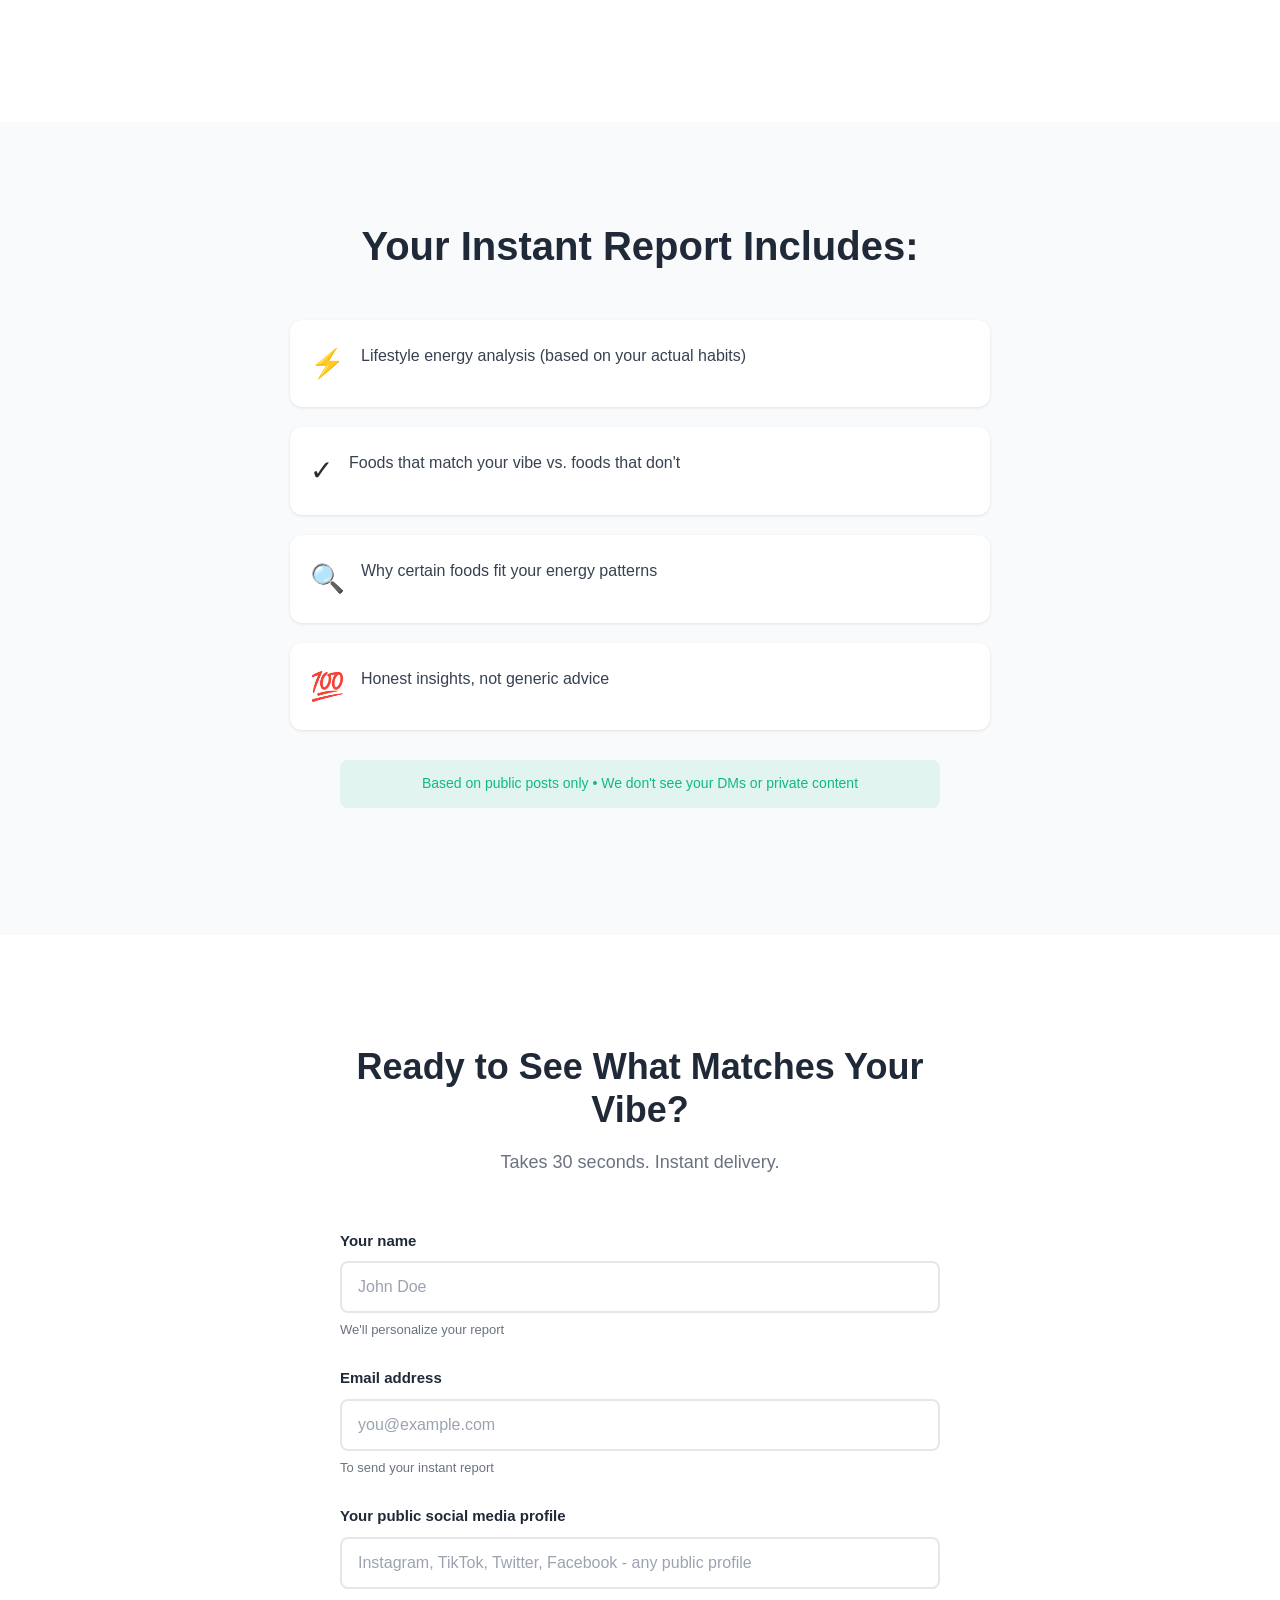
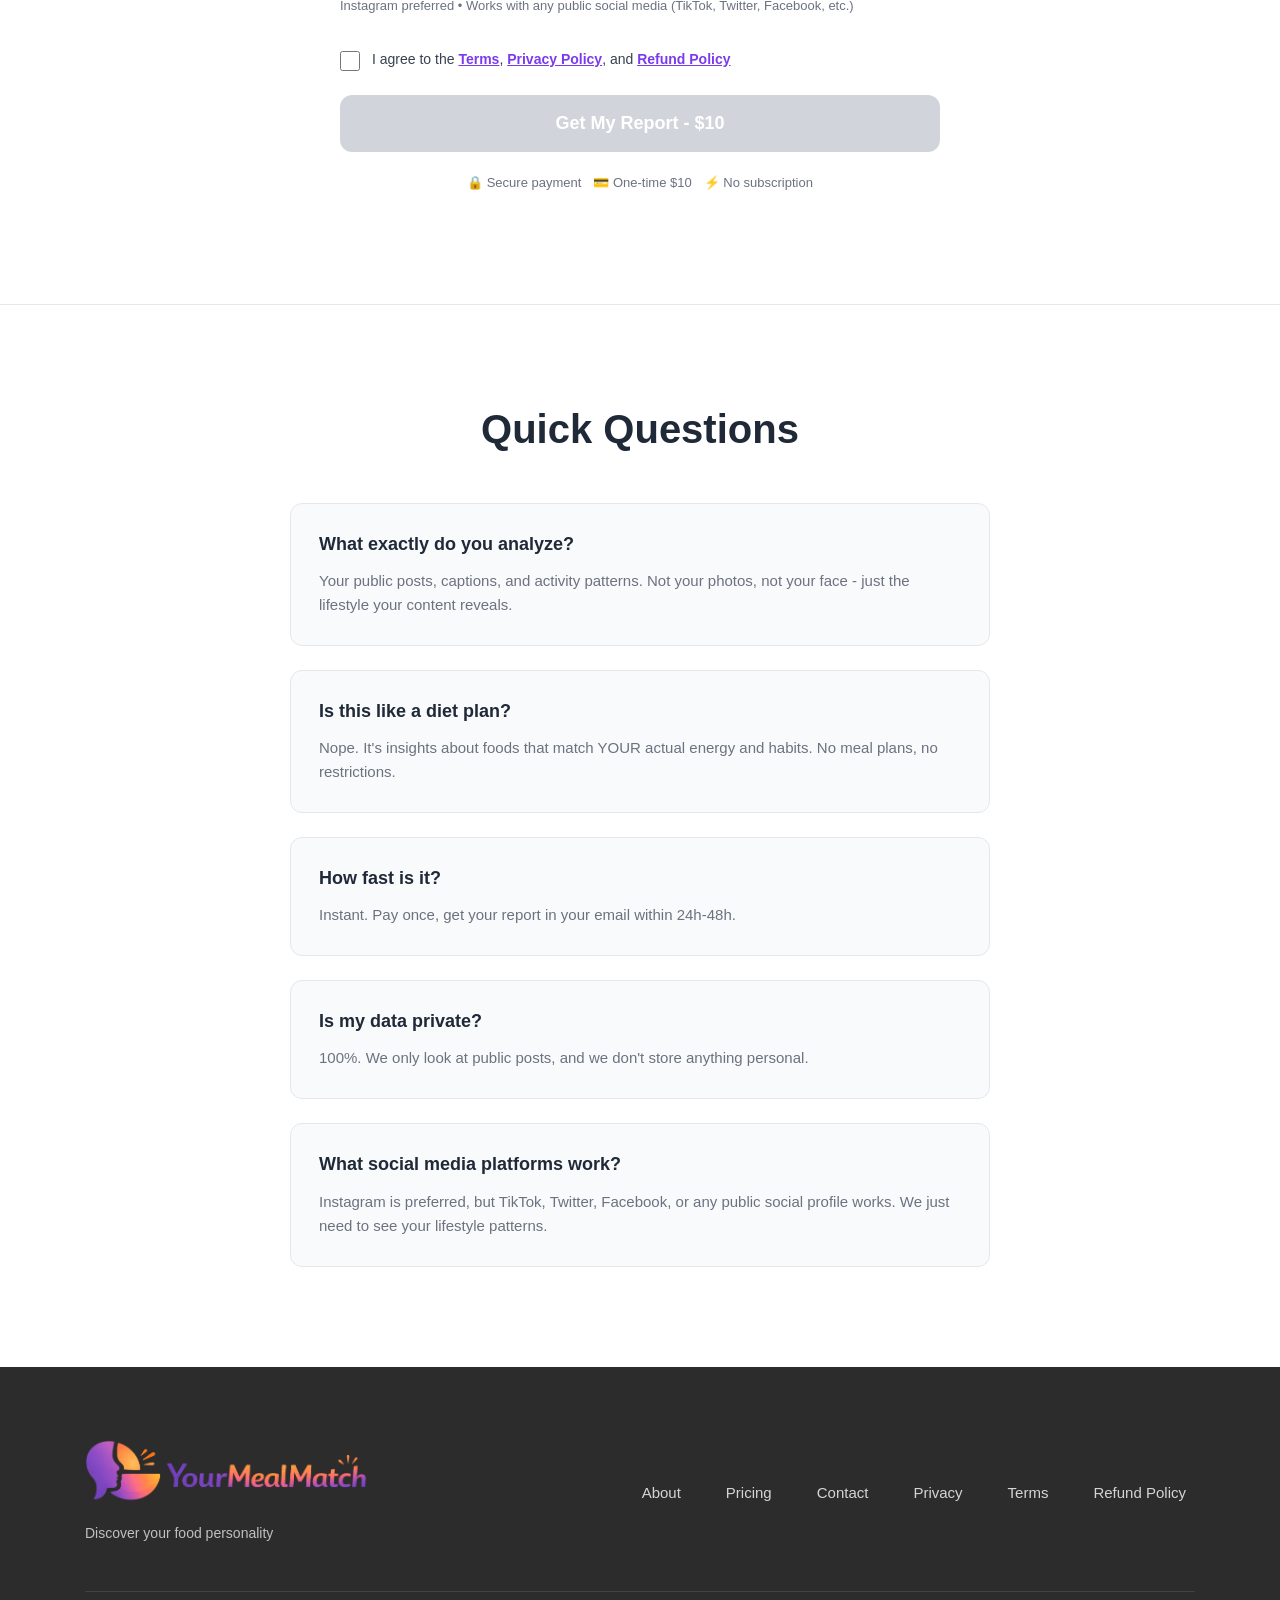
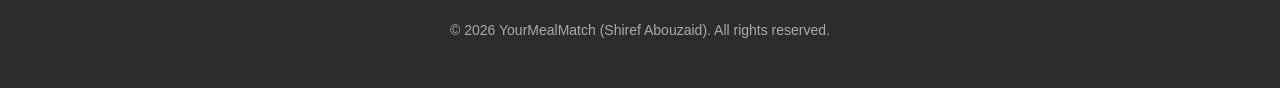
==== commit 227341f1: "update" ====
--- a/index.html
+++ b/index.html
@@ -1 +1 @@
-<!DOCTYPE html><html><head><meta charset="utf-8"><meta name="viewport" content="width=device-width, initial-scale=1"><title>YourMealMatch.com - Discover Your Food Personality</title><script src="https://cdn.paddle.com/paddle/v2/paddle.js"></script><style>:root{--brand-primary:#b6a7f2;--brand-primary-light:#d4cbfa;--brand-primary-dark:#9d8be8;--color-bg:#fafafa;--color-white:#fff;--color-text-primary:#2c2c2c;--color-text-secondary:#6b6b6b;--color-text-light:#9e9e9e;--spacing-xs:.5rem;--spacing-sm:1rem;--spacing-md:1.5rem;--spacing-lg:2.5rem;--spacing-xl:4rem;--spacing-2xl:6rem;--font-primary:-apple-system,BlinkMacSystemFont,"Segoe UI",Roboto,"Helvetica Neue",Arial,sans-serif;--font-size-base:16px;--font-size-lg:18px;--font-size-xl:24px;--font-size-2xl:32px;--font-size-3xl:40px;--line-height-relaxed:1.7;--border-radius:12px;--border-radius-lg:16px;--shadow-sm:0 2px 8px rgba(0,0,0,.06);--shadow-md:0 4px 16px rgba(0,0,0,.08);--transition:all .3s ease}*{box-sizing:border-box;margin:0;padding:0}html{font-size:var(--font-size-base);-webkit-font-smoothing:antialiased;-moz-osx-font-smoothing:grayscale;scroll-behavior:smooth}body{background-color:var(--color-bg);font-family:var(--font-primary);line-height:var(--line-height-relaxed)}body,h1,h2,h3,h4,h5,h6{color:var(--color-text-primary)}h1,h2,h3,h4,h5,h6{font-weight:600;line-height:1.3;margin-bottom:var(--spacing-md)}h1{font-size:var(--font-size-2xl);font-weight:700}h2{font-size:var(--font-size-xl)}h3{font-size:var(--font-size-lg)}p{color:var(--color-text-secondary);font-size:var(--font-size-base);margin-bottom:var(--spacing-md)}.container{margin:0 auto;max-width:1200px;padding:0 var(--spacing-md);width:100%}section{padding:var(--spacing-xl) 0}.btn{border:none;border-radius:var(--border-radius);cursor:pointer;display:inline-block;font-size:var(--font-size-base);font-weight:600;min-height:48px;min-width:48px;padding:var(--spacing-md) var(--spacing-lg);text-align:center;text-decoration:none;transition:var(--transition)}.btn-primary{background-color:var(--brand-primary);box-shadow:var(--shadow-sm);color:var(--color-white)}.btn-primary:hover{background-color:var(--brand-primary-dark);box-shadow:var(--shadow-md);transform:translateY(-2px)}.btn-primary:active{transform:translateY(0)}.card{background:var(--color-white);border-radius:var(--border-radius-lg);box-shadow:var(--shadow-sm);padding:var(--spacing-lg);transition:var(--transition)}.card:hover{box-shadow:var(--shadow-md)}.grid{display:grid;gap:var(--spacing-lg)}@media(min-width:768px){:root{--font-size-base:18px;--font-size-lg:20px;--font-size-xl:28px;--font-size-2xl:42px;--font-size-3xl:56px}.container{padding:0 var(--spacing-lg)}section{padding:var(--spacing-2xl) 0}}@media(min-width:1024px){:root{--font-size-2xl:48px;--font-size-3xl:64px}}:focus-visible{outline:3px solid var(--brand-primary);outline-offset:2px}.form-group{margin-bottom:var(--spacing-lg)}.form-label{display:block;font-weight:600;margin-bottom:var(--spacing-xs)}.form-input,.form-label{color:var(--color-text-primary);font-size:var(--font-size-base)}.form-input{background:var(--color-white);border:2px solid #e0e0e0;border-radius:var(--border-radius);font-family:var(--font-primary);min-height:52px;padding:var(--spacing-md);transition:var(--transition);width:100%}.form-input:focus{border-color:var(--brand-primary);box-shadow:0 0 0 3px #b6a7f21a;outline:none}.form-input::-moz-placeholder{color:var(--color-text-light)}.form-input::placeholder{color:var(--color-text-light)}.form-helper{color:var(--color-text-light);font-size:14px;font-style:italic;margin-bottom:0;margin-top:var(--spacing-xs)}</style><style>.page-container[data-v-c5ae3ae8]{display:flex;flex-direction:column;min-height:100vh}.navbar[data-v-c5ae3ae8]{background:#fff;border-bottom:1px solid #e5e7eb;position:relative;z-index:100}.navbar .container[data-v-c5ae3ae8]{height:100%;margin:0 auto;max-width:1200px;padding:0 1rem}.navbar-content[data-v-c5ae3ae8]{align-items:center;display:flex;flex-direction:column;gap:.5rem;height:100%;justify-content:center;padding:.75rem 0}.logo-link[data-v-c5ae3ae8]{display:block;flex-shrink:0;text-decoration:none;transition:opacity .2s ease}.logo-link[data-v-c5ae3ae8]:hover{opacity:.8}.logo-img[data-v-c5ae3ae8]{display:block;height:28px;width:auto}.nav-links[data-v-c5ae3ae8]{display:flex;gap:1.5rem;list-style:none;margin:0;padding:0}.nav-links li[data-v-c5ae3ae8]{margin:0}.nav-link[data-v-c5ae3ae8]{align-items:center;border-radius:6px;color:#6b7280;display:block;display:flex;font-size:13px;font-weight:500;min-height:36px;padding:.4rem .75rem;text-decoration:none;transition:all .2s ease;white-space:nowrap}.nav-link[data-v-c5ae3ae8]:hover{background:#7c3aed0d;color:#7c3aed}.nav-link[data-v-c5ae3ae8]:active{background:#7c3aed1a;color:#7c3aed}.footer[data-v-c5ae3ae8]{background:var(--color-text-primary);color:var(--color-white);margin-top:auto;padding:var(--spacing-xl) 0 var(--spacing-lg)}.footer-content[data-v-c5ae3ae8]{display:flex;flex-direction:column;gap:var(--spacing-lg);margin-bottom:var(--spacing-lg);text-align:center}.footer-logo-link[data-v-c5ae3ae8]{display:inline-block;margin-bottom:var(--spacing-xs);text-decoration:none;transition:var(--transition)}.footer-logo-link[data-v-c5ae3ae8]:hover{opacity:.85}.footer-logo[data-v-c5ae3ae8]{display:block;filter:brightness(1.2);height:50px;width:auto}.footer-tagline[data-v-c5ae3ae8]{color:#ffffffb3;font-size:14px;margin-bottom:0}.footer-nav[data-v-c5ae3ae8]{display:flex;flex-wrap:wrap;gap:var(--spacing-md);justify-content:center}.footer-link[data-v-c5ae3ae8]{color:#fffc;font-size:15px;padding:var(--spacing-xs);text-decoration:none;transition:var(--transition)}.footer-link[data-v-c5ae3ae8]:hover{color:var(--brand-primary-light)}.footer-bottom[data-v-c5ae3ae8]{border-top:1px solid hsla(0,0%,100%,.1);padding-top:var(--spacing-md);text-align:center}.footer-copyright[data-v-c5ae3ae8]{color:#fff9;font-size:14px;margin-bottom:0}@media(max-width:767px){.navbar .container[data-v-c5ae3ae8]{padding:0 1rem}.navbar-content[data-v-c5ae3ae8]{gap:.5rem;padding:.65rem 0}.logo-img[data-v-c5ae3ae8]{height:26px}.nav-links[data-v-c5ae3ae8]{gap:1.25rem}.nav-link[data-v-c5ae3ae8]{font-size:12px;padding:.35rem .65rem}.footer[data-v-c5ae3ae8]{padding:2rem 0 1.5rem}.footer-content[data-v-c5ae3ae8]{gap:1.5rem;margin-bottom:1.5rem}.footer-logo[data-v-c5ae3ae8]{height:42px}.footer-tagline[data-v-c5ae3ae8]{font-size:13px}.footer-nav[data-v-c5ae3ae8]{gap:.75rem}.footer-link[data-v-c5ae3ae8]{font-size:14px;padding:.4rem}.footer-bottom[data-v-c5ae3ae8]{padding-top:1rem}.footer-copyright[data-v-c5ae3ae8]{font-size:12px}}@media(min-width:768px){.navbar .container[data-v-c5ae3ae8]{padding:0 2rem}.navbar-content[data-v-c5ae3ae8]{flex-direction:row;gap:2rem;justify-content:space-between;padding:1rem 0}.logo-img[data-v-c5ae3ae8]{height:38px}.nav-links[data-v-c5ae3ae8]{gap:2rem}.nav-link[data-v-c5ae3ae8]{border-radius:0;font-size:15px;min-height:auto;padding:.5rem 0}.nav-link[data-v-c5ae3ae8],.nav-link[data-v-c5ae3ae8]:active,.nav-link[data-v-c5ae3ae8]:hover{background:transparent}.footer-logo[data-v-c5ae3ae8]{height:60px}.footer-content[data-v-c5ae3ae8]{align-items:center;flex-direction:row;justify-content:space-between;text-align:left}.footer-nav[data-v-c5ae3ae8]{justify-content:flex-end}}@media(min-width:1024px){.navbar-content[data-v-c5ae3ae8]{padding:1.25rem 0}.logo-img[data-v-c5ae3ae8]{height:40px}.nav-links[data-v-c5ae3ae8]{gap:2.5rem}.nav-link[data-v-c5ae3ae8]{font-size:16px}.footer-logo[data-v-c5ae3ae8]{height:65px}}</style><style>.btn[data-v-79f32634]{border:none;cursor:pointer;display:inline-block;font-family:inherit;text-decoration:none;transition:all .3s ease}.btn-primary[data-v-79f32634]{background:#f97316;color:#fff}.btn-paypal[data-v-79f32634]{background:#ffc439;color:#003087}.hero[data-v-79f32634]{align-items:center;background-image:linear-gradient(135deg,#7c3aede6,#5b21b6e6),url(/_nuxt/hero_bg.Vxv1XgPu.webp);background-position:50%;background-repeat:no-repeat;background-size:cover;display:flex;min-height:85vh;padding:40px 20px;position:relative;text-align:center}.hero-content[data-v-79f32634]{margin:0 auto;max-width:700px;position:relative;z-index:1}.curiosity-badge[data-v-79f32634]{-webkit-backdrop-filter:blur(10px);backdrop-filter:blur(10px);background:#fff3;border-radius:20px;color:#fff;display:inline-block;font-size:13px;font-weight:600;margin-bottom:20px;padding:8px 16px}.hero-title[data-v-79f32634]{color:#fff;font-size:clamp(28px,5vw,48px);font-weight:800;letter-spacing:-.5px;line-height:1.2;margin-bottom:16px}.hero-subtitle[data-v-79f32634],.hero-title[data-v-79f32634]{text-shadow:0 2px 12px rgba(0,0,0,.25)}.hero-subtitle[data-v-79f32634]{color:#fffffff2;font-size:17px;font-weight:400;line-height:1.5;margin-bottom:28px;margin-left:auto;margin-right:auto;max-width:600px}.value-props[data-v-79f32634]{display:flex;flex-direction:column;gap:16px;margin-bottom:32px;text-align:left}.value-prop[data-v-79f32634]{align-items:flex-start;-webkit-backdrop-filter:blur(10px);backdrop-filter:blur(10px);background:#ffffff26;border-radius:12px;display:flex;gap:12px;padding:16px}.prop-icon[data-v-79f32634]{flex-shrink:0;font-size:24px;margin-top:2px}.prop-content[data-v-79f32634]{display:flex;flex-direction:column;gap:6px}.prop-text[data-v-79f32634]{color:#fff;font-size:16px;font-weight:600;line-height:1.3}.prop-subtext[data-v-79f32634]{color:#ffffffd9;font-size:13px;font-weight:400;line-height:1.5}.btn-hero[data-v-79f32634]{background:#f97316;border-radius:12px;box-shadow:0 10px 30px #f973164d;color:#fff;display:inline-block;font-size:19px;font-weight:700;margin-bottom:20px;padding:20px 48px;text-decoration:none;transition:all .3s ease}.btn-hero[data-v-79f32634]:hover{background:#ea580c;box-shadow:0 15px 40px #f9731666;transform:translateY(-2px)}.hero-trust[data-v-79f32634]{color:#ffffffe6;display:flex;flex-wrap:wrap;font-size:13px;gap:12px;justify-content:center}.trust-item[data-v-79f32634]{font-weight:500}.social-proof[data-v-79f32634]{background:#f9fafb;border-bottom:1px solid #e5e7eb;padding:20px;text-align:center}.proof-text[data-v-79f32634]{color:#6b7280;font-size:14px;font-weight:500;margin:0}.how-it-works[data-v-79f32634]{background:#fff;padding:60px 20px}.section-title[data-v-79f32634]{color:#1f2937;font-size:28px;font-weight:800;line-height:1.2;margin-bottom:40px;text-align:center}.steps-detailed[data-v-79f32634]{display:grid;gap:32px;grid-template-columns:1fr;margin:0 auto 40px;max-width:900px}.step-detailed[data-v-79f32634]{background:#f9fafb;border-radius:12px;padding:24px 20px;text-align:center}.step-icon-wrapper[data-v-79f32634]{margin-bottom:16px}.step-emoji[data-v-79f32634]{display:inline-block;font-size:48px}.step-title[data-v-79f32634]{color:#1f2937;font-size:18px;font-weight:700;line-height:1.3;margin-bottom:12px}.step-description[data-v-79f32634]{color:#6b7280;font-size:15px;line-height:1.6;margin:0}.curiosity-hook[data-v-79f32634]{color:#7c3aed;font-size:16px;font-style:italic;font-weight:600;margin:0 auto;max-width:600px;padding:20px;text-align:center}.what-you-get[data-v-79f32634]{background:#f9fafb;padding:60px 20px}.benefits-list[data-v-79f32634]{display:flex;flex-direction:column;gap:20px;margin:0 auto;max-width:600px}.benefit-item[data-v-79f32634]{align-items:flex-start;background:#fff;border-radius:12px;box-shadow:0 1px 3px #0000001a;display:flex;gap:16px;padding:20px}.benefit-icon[data-v-79f32634]{flex-shrink:0;font-size:28px}.benefit-text[data-v-79f32634]{color:#374151;font-size:16px;font-weight:500;line-height:1.5;margin:0;padding-top:4px}.trust-badge-section[data-v-79f32634]{background:#10b9811a;border-radius:8px;color:#10b981;font-size:14px;font-weight:500;margin-left:auto;margin-right:auto;margin-top:30px;max-width:600px;padding:12px;text-align:center}.get-started-section[data-v-79f32634]{background:#fff;padding:70px 20px}.form-wrapper[data-v-79f32634]{margin:0 auto;max-width:500px}.form-main-title[data-v-79f32634]{color:#1f2937;font-size:28px;font-weight:800;line-height:1.2;margin-bottom:12px;text-align:center}.form-subtitle[data-v-79f32634]{color:#6b7280;font-size:16px;margin-bottom:40px;text-align:center}.order-form[data-v-79f32634]{background:#fff}.form-group[data-v-79f32634]{margin-bottom:24px}.form-label[data-v-79f32634]{color:#1f2937;display:block;font-size:15px;font-weight:600;margin-bottom:8px}.form-input[data-v-79f32634]{background:#fff;border:2px solid #e5e7eb;border-radius:8px;color:#1f2937;font-size:16px;padding:14px 16px;transition:all .2s ease;width:100%}.form-input[data-v-79f32634]:focus{border-color:#7c3aed;box-shadow:0 0 0 3px #7c3aed1a;outline:none}.form-input[data-v-79f32634]::-moz-placeholder{color:#9ca3af}.form-input[data-v-79f32634]::placeholder{color:#9ca3af}.field-helper[data-v-79f32634]{color:#6b7280;font-size:13px;margin-bottom:0;margin-top:6px}.consent-group[data-v-79f32634]{margin-bottom:24px;margin-top:32px}.consent-label[data-v-79f32634]{align-items:flex-start;cursor:pointer;display:flex;gap:12px}.consent-checkbox[data-v-79f32634]{accent-color:#7c3aed;cursor:pointer;flex-shrink:0;height:20px;margin-top:2px;width:20px}.consent-text[data-v-79f32634]{color:#374151;font-size:14px;line-height:1.5}.privacy-link[data-v-79f32634]{color:#7c3aed;font-weight:600;text-decoration:underline}.privacy-link[data-v-79f32634]:hover{color:#6d28d9}.error-message[data-v-79f32634]{background:#fee2e2;border:1px solid #fecaca;border-radius:8px;color:#dc2626;font-size:14px;margin-bottom:16px;padding:12px 16px;text-align:center}.btn-submit[data-v-79f32634]{background:#f97316;border:none;border-radius:12px;box-shadow:0 10px 30px #f973164d;color:#fff;cursor:pointer;font-size:18px;font-weight:700;margin-bottom:20px;padding:18px 24px;transition:all .3s ease;width:100%}.btn-submit[data-v-79f32634]:hover:not(:disabled){background:#ea580c;box-shadow:0 15px 40px #f9731666;transform:translateY(-2px)}.btn-submit[data-v-79f32634]:disabled{background:#d1d5db;box-shadow:none;cursor:not-allowed;transform:none}.form-trust[data-v-79f32634]{display:flex;flex-wrap:wrap;gap:12px;justify-content:center}.trust-badge[data-v-79f32634]{color:#6b7280;font-size:13px;font-weight:500}.payment-step-container[data-v-79f32634]{background:linear-gradient(135deg,#7c3aed08,#5b21b608);border:2px solid #e5e7eb;border-radius:16px;margin-top:2rem;padding:2.5rem 2rem;text-align:center}.step-icon[data-v-79f32634]{align-items:center;background:linear-gradient(135deg,#7c3aed,#5b21b6);border-radius:50%;box-shadow:0 4px 12px #7c3aed33;color:#fff;display:inline-flex;height:72px;justify-content:center;margin-bottom:1.5rem;width:72px}.payment-title[data-v-79f32634]{color:#10b981;font-size:1.75rem;font-weight:700;margin-bottom:1.5rem}.card-logos[data-v-79f32634]{display:flex;gap:1rem;justify-content:center;margin-bottom:1.5rem;opacity:.6}.card-icon[data-v-79f32634]{height:28px;width:auto}.btn-pay[data-v-79f32634]{background:#f97316;border:none;border-radius:12px;box-shadow:0 4px 12px #f9731640;color:#fff;cursor:pointer;display:inline-block;font-size:1.25rem;font-weight:600;max-width:400px;padding:1rem 2rem;text-decoration:none;transition:all .3s ease;width:100%}.btn-pay[data-v-79f32634]:hover{background:#ea580c;box-shadow:0 6px 16px #f9731659;transform:translateY(-2px)}.payment-info[data-v-79f32634]{color:#6b7280;font-size:.875rem;margin-top:1rem}.faq-section[data-v-79f32634]{background:#fff;border-top:1px solid #e5e7eb;padding:60px 20px}.faq-list[data-v-79f32634]{display:flex;flex-direction:column;gap:24px;margin:0 auto;max-width:700px}.faq-item[data-v-79f32634]{background:#f9fafb;border:1px solid #e5e7eb;border-radius:12px;padding:24px}.faq-question[data-v-79f32634]{color:#1f2937;font-size:17px;font-weight:700;line-height:1.4;margin-bottom:12px}.faq-answer[data-v-79f32634]{color:#6b7280;font-size:15px;line-height:1.6;margin:0}.scroll-to-top[data-v-79f32634]{align-items:center;background:linear-gradient(135deg,#7c3aed,#5b21b6);border:none;border-radius:50%;bottom:30px;box-shadow:0 4px 12px #7c3aed66;color:#fff;cursor:pointer;display:flex;height:50px;justify-content:center;position:fixed;right:30px;transition:all .3s ease;width:50px;z-index:1000}.scroll-to-top[data-v-79f32634]:hover{background:linear-gradient(135deg,#6d28d9,#4c1d95);box-shadow:0 6px 20px #7c3aed80;transform:translateY(-3px)}.scroll-to-top[data-v-79f32634]:active{transform:translateY(-1px)}.scroll-to-top svg[data-v-79f32634]{height:24px;width:24px}.fade-enter-active[data-v-79f32634],.fade-leave-active[data-v-79f32634]{transition:opacity .3s ease}.fade-enter-from[data-v-79f32634],.fade-leave-to[data-v-79f32634]{opacity:0}@media(max-width:767px){.hero[data-v-79f32634]{min-height:auto;padding:24px 16px 32px}.curiosity-badge[data-v-79f32634]{font-size:11px;margin-bottom:12px;padding:6px 12px}.hero-title[data-v-79f32634]{font-size:26px;margin-bottom:12px}.hero-subtitle[data-v-79f32634]{font-size:15px;line-height:1.4;margin-bottom:20px}.value-props[data-v-79f32634]{gap:12px;margin-bottom:24px}.value-prop[data-v-79f32634]{padding:12px}.prop-text[data-v-79f32634]{font-size:14px}.prop-subtext[data-v-79f32634]{font-size:12px}.btn-hero[data-v-79f32634]{font-size:17px;margin-bottom:16px;padding:16px 32px;width:100%}.hero-trust[data-v-79f32634]{font-size:11px;gap:8px}.social-proof[data-v-79f32634]{padding:12px 16px}.proof-text[data-v-79f32634]{font-size:12px}.faq-section[data-v-79f32634],.get-started-section[data-v-79f32634],.how-it-works[data-v-79f32634],.what-you-get[data-v-79f32634]{padding:32px 16px}.section-title[data-v-79f32634]{font-size:24px;margin-bottom:24px}.steps-detailed[data-v-79f32634]{gap:20px;margin-bottom:24px}.step-detailed[data-v-79f32634]{padding:16px}.step-emoji[data-v-79f32634]{font-size:40px}.step-title[data-v-79f32634]{font-size:16px;margin-bottom:8px}.step-description[data-v-79f32634]{font-size:14px}.curiosity-hook[data-v-79f32634]{font-size:14px;padding:16px}.benefits-list[data-v-79f32634]{gap:16px}.benefit-item[data-v-79f32634]{padding:16px}.benefit-icon[data-v-79f32634]{font-size:24px}.benefit-text[data-v-79f32634]{font-size:14px;padding-top:2px}.trust-badge-section[data-v-79f32634]{font-size:12px;margin-top:20px;padding:10px}.form-wrapper[data-v-79f32634]{padding:0}.form-main-title[data-v-79f32634]{font-size:24px;margin-bottom:8px}.form-subtitle[data-v-79f32634]{font-size:14px;margin-bottom:28px}.form-group[data-v-79f32634]{margin-bottom:16px}.form-label[data-v-79f32634]{font-size:14px;margin-bottom:6px}.form-input[data-v-79f32634]{font-size:15px;padding:12px 14px}.field-helper[data-v-79f32634]{font-size:12px;margin-top:4px}.consent-group[data-v-79f32634]{margin-bottom:16px;margin-top:20px}.consent-text[data-v-79f32634]{font-size:13px}.btn-submit[data-v-79f32634]{font-size:17px;margin-bottom:16px;padding:16px 20px}.form-trust[data-v-79f32634]{font-size:12px;gap:10px}.payment-step-container[data-v-79f32634]{margin-top:1.5rem;padding:1.5rem 1rem}.step-icon[data-v-79f32634]{height:64px;margin-bottom:1rem;width:64px}.step-icon svg[data-v-79f32634]{height:32px;width:32px}.payment-title[data-v-79f32634]{color:#10b981;font-size:20px;margin-bottom:1rem}.card-logos[data-v-79f32634]{gap:12px;margin-bottom:1rem}.card-icon[data-v-79f32634]{height:24px}.btn-pay[data-v-79f32634]{font-size:16px;padding:14px 24px}.payment-info[data-v-79f32634]{font-size:12px;margin-top:10px}.step-title[data-v-79f32634]{font-size:20px;margin-bottom:12px}.faq-list[data-v-79f32634]{gap:16px}.faq-item[data-v-79f32634]{padding:16px}.faq-question[data-v-79f32634]{font-size:16px;margin-bottom:8px}.faq-answer[data-v-79f32634]{font-size:14px}.scroll-to-top[data-v-79f32634]{bottom:20px;height:48px;right:20px;width:48px}.scroll-to-top svg[data-v-79f32634]{height:22px;width:22px}}@media(min-width:768px){.hero[data-v-79f32634]{padding:80px 40px 100px}.curiosity-badge[data-v-79f32634]{font-size:14px;padding:10px 20px}.hero-title[data-v-79f32634]{font-size:42px;margin-bottom:24px}.hero-subtitle[data-v-79f32634]{font-size:20px;margin-bottom:40px}.value-props[data-v-79f32634]{gap:20px;margin-bottom:40px}.prop-text[data-v-79f32634]{font-size:16px}.btn-hero[data-v-79f32634]{font-size:19px;padding:20px 50px}.hero-trust[data-v-79f32634]{font-size:14px;gap:24px}.section-title[data-v-79f32634]{font-size:36px;margin-bottom:50px}.steps-detailed[data-v-79f32634]{gap:24px;grid-template-columns:repeat(3,1fr)}.step-detailed[data-v-79f32634]{padding:32px 24px}.step-emoji[data-v-79f32634]{font-size:56px}.step-title[data-v-79f32634]{font-size:19px}.faq-section[data-v-79f32634],.how-it-works[data-v-79f32634]{padding:80px 40px}.faq-item[data-v-79f32634]{padding:28px}.faq-question[data-v-79f32634]{font-size:18px}.what-you-get[data-v-79f32634]{padding:80px 40px}.benefits-list[data-v-79f32634]{max-width:700px}.get-started-section[data-v-79f32634]{padding:90px 40px}.form-wrapper[data-v-79f32634]{max-width:550px}.form-main-title[data-v-79f32634]{font-size:36px;margin-bottom:16px}.form-subtitle[data-v-79f32634]{font-size:18px;margin-bottom:50px}.payment-step-container[data-v-79f32634]{padding:50px 40px}.step-icon[data-v-79f32634]{font-size:60px;height:100px;width:100px}.step-title[data-v-79f32634]{font-size:28px}.step-message[data-v-79f32634]{font-size:18px}.payment-method-note[data-v-79f32634]{font-size:16px}.security-text[data-v-79f32634]{font-size:13px}.paypal-badge[data-v-79f32634]{height:20px}.scroll-to-top[data-v-79f32634]{bottom:40px;height:56px;right:40px;width:56px}.scroll-to-top svg[data-v-79f32634]{height:26px;width:26px}}@media(min-width:1024px){.hero[data-v-79f32634]{padding:100px 40px 120px}.hero-title[data-v-79f32634]{font-size:48px}.hero-subtitle[data-v-79f32634]{font-size:22px}.value-props[data-v-79f32634]{margin-left:auto;margin-right:auto;max-width:600px}.section-title[data-v-79f32634]{font-size:40px}.faq-section[data-v-79f32634],.how-it-works[data-v-79f32634],.what-you-get[data-v-79f32634]{padding:100px 40px}.get-started-section[data-v-79f32634]{padding:110px 40px}.form-wrapper[data-v-79f32634]{max-width:600px}.scroll-to-top[data-v-79f32634]{height:60px;width:60px}.scroll-to-top svg[data-v-79f32634]{height:28px;width:28px}}</style><link rel="stylesheet" href="/_nuxt/entry.CrqnxK01.css" crossorigin><link rel="preload" as="fetch" crossorigin="anonymous" href="/_payload.json?aa3cea58-79fb-415c-917e-0dbec6e1884b"><link rel="modulepreload" as="script" crossorigin href="/_nuxt/BMWMNEEI.js"><link rel="modulepreload" as="script" crossorigin href="/_nuxt/0mftzoLK.js"><link rel="modulepreload" as="script" crossorigin href="/_nuxt/Dfk1P3cL.js"><link rel="modulepreload" as="script" crossorigin href="/_nuxt/C0Nu7kf0.js"><link rel="modulepreload" as="script" crossorigin href="/_nuxt/MuM8Hyrl.js"><link rel="preload" as="fetch" fetchpriority="low" crossorigin="anonymous" href="/_nuxt/builds/meta/aa3cea58-79fb-415c-917e-0dbec6e1884b.json"><script type="module" src="/_nuxt/BMWMNEEI.js" crossorigin></script><link rel="prefetch" as="image" type="image/png" href="/_nuxt/logo.tZ4POSzX.png"><link rel="prefetch" as="image" type="image/webp" href="/_nuxt/hero_bg.Vxv1XgPu.webp"><meta name="description" content="Discover which healthy meals match your food personality and which ones probably don't. Privacy-first lifestyle insights, no face recognition, no biometric data."><meta name="keywords" content="food personality, meal matching, healthy meals, lifestyle insights, food preferences"><meta name="theme-color" content="#7c3aed"><meta property="og:title" content="YourMealMatch.com - Discover Your Food Personality"><meta property="og:description" content="Find healthy meals you'll love based on your unique food personality"><meta property="og:type" content="website"><link rel="icon" type="image/png" href="/favicon-96x96.png" sizes="96x96"><link rel="icon" type="image/svg+xml" href="/favicon.svg"><link rel="shortcut icon" href="/favicon.ico"><link rel="apple-touch-icon" sizes="180x180" href="/apple-touch-icon.png"><link rel="manifest" href="/site.webmanifest"><script id="unhead:payload" type="application/json">{"title":"YourMealMatch.com - Discover Your Food Personality"}</script></head><body><div id="__nuxt"><div class="page-container" data-v-c5ae3ae8><nav class="navbar" role="navigation" aria-label="Main navigation" data-v-c5ae3ae8><div class="container" data-v-c5ae3ae8><div class="navbar-content" data-v-c5ae3ae8><a href="/" class="logo-link" aria-label="YourMealMatch home" data-v-c5ae3ae8><img src="/_nuxt/logo.tZ4POSzX.png" alt="YourMealMatch logo" class="logo-img" data-v-c5ae3ae8></a><ul class="nav-links" role="list" data-v-c5ae3ae8><li data-v-c5ae3ae8><a href="#how-it-works" class="nav-link" data-v-c5ae3ae8>How It Works</a></li><li data-v-c5ae3ae8><a href="/pricing" class="nav-link" data-v-c5ae3ae8>Pricing</a></li><li data-v-c5ae3ae8><a href="#faq" class="nav-link" data-v-c5ae3ae8>FAQ</a></li></ul></div></div></nav><!--[--><div data-v-79f32634><section class="hero" data-v-79f32634><div class="container" data-v-79f32634><div class="hero-content" data-v-79f32634><div class="curiosity-badge" data-v-79f32634>🍽️ Lifestyle Food Matching</div><h1 class="hero-title" data-v-79f32634>The Foods That Actually Match Your Vibe</h1><p class="hero-subtitle" data-v-79f32634> Your social media reveals your real lifestyle better than any quiz. We decode your patterns and match you with foods that fit YOUR energy. </p><a href="#get-started" class="btn btn-primary btn-hero" data-v-79f32634> Discover Your Food Match → </a><p class="hero-trust" data-v-79f32634><span class="trust-item" data-v-79f32634>✓ One-time payment</span><span class="trust-item" data-v-79f32634>✓ $10 only</span><span class="trust-item" data-v-79f32634>✓ Results in 24-48h</span></p></div></div></section><section class="social-proof" data-v-79f32634><div class="container" data-v-79f32634><p class="proof-text" data-v-79f32634>Loved by digital nomads in Bali, Manila, and Bangkok</p></div></section><section id="how-it-works" class="how-it-works" data-v-79f32634><div class="container" data-v-79f32634><h2 class="section-title" data-v-79f32634>How We Match You</h2><div class="steps-detailed" data-v-79f32634><div class="step-detailed" data-v-79f32634><div class="step-icon-wrapper" data-v-79f32634><span class="step-emoji" data-v-79f32634>📱</span></div><h3 class="step-title" data-v-79f32634>Share Your Public Profile</h3><p class="step-description" data-v-79f32634>We analyze your posts, not your face. Your content reveals your lifestyle, energy, and daily habits.</p></div><div class="step-detailed" data-v-79f32634><div class="step-icon-wrapper" data-v-79f32634><span class="step-emoji" data-v-79f32634>🔍</span></div><h3 class="step-title" data-v-79f32634>We Analyze Your Patterns</h3><p class="step-description" data-v-79f32634>Your posts reveal energy levels, routines, and habits you might not even notice yourself.</p></div><div class="step-detailed" data-v-79f32634><div class="step-icon-wrapper" data-v-79f32634><span class="step-emoji" data-v-79f32634>🍽️</span></div><h3 class="step-title" data-v-79f32634>Get Your Personalized Matches</h3><p class="step-description" data-v-79f32634>Foods that fit YOUR energy. What to embrace. What doesn&#39;t match your vibe.</p></div></div><p class="curiosity-hook" data-v-79f32634>&quot;Most people are surprised by what their feed actually reveals about their lifestyle.&quot;</p></div></section><section id="pricing" class="what-you-get" data-v-79f32634><div class="container" data-v-79f32634><h2 class="section-title" data-v-79f32634>Your Instant Report Includes:</h2><div class="benefits-list" data-v-79f32634><div class="benefit-item" data-v-79f32634><span class="benefit-icon" data-v-79f32634>⚡</span><p class="benefit-text" data-v-79f32634>Lifestyle energy analysis (based on your actual habits)</p></div><div class="benefit-item" data-v-79f32634><span class="benefit-icon" data-v-79f32634>✓</span><p class="benefit-text" data-v-79f32634>Foods that match your vibe vs. foods that don&#39;t</p></div><div class="benefit-item" data-v-79f32634><span class="benefit-icon" data-v-79f32634>🔍</span><p class="benefit-text" data-v-79f32634>Why certain foods fit your energy patterns</p></div><div class="benefit-item" data-v-79f32634><span class="benefit-icon" data-v-79f32634>💯</span><p class="benefit-text" data-v-79f32634>Honest insights, not generic advice</p></div></div><p class="trust-badge-section" data-v-79f32634>Based on public posts only • We don&#39;t see your DMs or private content</p></div></section><section id="get-started" class="get-started-section" data-v-79f32634><div class="container" data-v-79f32634><div class="form-wrapper" data-v-79f32634><h2 class="form-main-title" data-v-79f32634>Ready to See What Matches Your Vibe?</h2><p class="form-subtitle" data-v-79f32634>Takes 30 seconds. Instant delivery.</p><form class="order-form" data-v-79f32634><div class="form-group" data-v-79f32634><label for="fullName" class="form-label" data-v-79f32634>Your name</label><input type="text" id="fullName" value="" class="form-input" placeholder="John Doe" required data-v-79f32634><p class="field-helper" data-v-79f32634>We&#39;ll personalize your report</p></div><div class="form-group" data-v-79f32634><label for="email" class="form-label" data-v-79f32634>Email address</label><input type="email" id="email" value="" class="form-input" placeholder="you@example.com" required data-v-79f32634><p class="field-helper" data-v-79f32634>To send your instant report</p></div><div class="form-group" data-v-79f32634><label for="socialLink" class="form-label" data-v-79f32634>Your public social media profile</label><input type="text" id="socialLink" value="" class="form-input" placeholder="Instagram, TikTok, Twitter, Facebook - any public profile" required data-v-79f32634><p class="field-helper" data-v-79f32634>Instagram preferred • Works with any public social media (TikTok, Twitter, Facebook, etc.)</p></div><div class="form-group consent-group" data-v-79f32634><label class="consent-label" data-v-79f32634><input type="checkbox" id="consent" class="consent-checkbox" required data-v-79f32634><span class="consent-text" data-v-79f32634> I agree to the <a href="/terms" class="privacy-link" data-v-79f32634>Terms</a>, <a href="/privacy" class="privacy-link" data-v-79f32634>Privacy Policy</a>, and <a href="/refund-policy" class="privacy-link" data-v-79f32634>Refund Policy</a></span></label></div><!----><button type="submit" class="btn btn-primary btn-submit" disabled data-v-79f32634>Get My Report - $10</button><div class="form-trust" data-v-79f32634><span class="trust-badge" data-v-79f32634>🔒 Secure payment</span><span class="trust-badge" data-v-79f32634>💳 One-time $10</span><span class="trust-badge" data-v-79f32634>⚡ No subscription</span></div></form></div></div></section><section id="faq" class="faq-section" data-v-79f32634><div class="container" data-v-79f32634><h2 class="section-title" data-v-79f32634>Quick Questions</h2><div class="faq-list" data-v-79f32634><div class="faq-item" data-v-79f32634><h3 class="faq-question" data-v-79f32634>What exactly do you analyze?</h3><p class="faq-answer" data-v-79f32634>Your public posts, captions, and activity patterns. Not your photos, not your face - just the lifestyle your content reveals.</p></div><div class="faq-item" data-v-79f32634><h3 class="faq-question" data-v-79f32634>Is this like a diet plan?</h3><p class="faq-answer" data-v-79f32634>Nope. It&#39;s insights about foods that match YOUR actual energy and habits. No meal plans, no restrictions.</p></div><div class="faq-item" data-v-79f32634><h3 class="faq-question" data-v-79f32634>How fast is it?</h3><p class="faq-answer" data-v-79f32634>Instant. Pay once, get your report in your email within 24h-48h.</p></div><div class="faq-item" data-v-79f32634><h3 class="faq-question" data-v-79f32634>Is my data private?</h3><p class="faq-answer" data-v-79f32634>100%. We only look at public posts, and we don&#39;t store anything personal.</p></div><div class="faq-item" data-v-79f32634><h3 class="faq-question" data-v-79f32634>What social media platforms work?</h3><p class="faq-answer" data-v-79f32634>Instagram is preferred, but TikTok, Twitter, Facebook, or any public social profile works. We just need to see your lifestyle patterns.</p></div></div></div></section><!----></div><!--]--><footer class="footer" data-v-c5ae3ae8><div class="container" data-v-c5ae3ae8><div class="footer-content" data-v-c5ae3ae8><div class="footer-brand" data-v-c5ae3ae8><a aria-current="page" href="/" class="router-link-active router-link-exact-active footer-logo-link" data-v-c5ae3ae8><img src="/_nuxt/logo.tZ4POSzX.png" alt="YourMealMatch.com" class="footer-logo" data-v-c5ae3ae8></a><p class="footer-tagline" data-v-c5ae3ae8>Discover your food personality</p></div><nav class="footer-nav" data-v-c5ae3ae8><a href="/about" class="footer-link" data-v-c5ae3ae8>About</a><a href="/pricing" class="footer-link" data-v-c5ae3ae8>Pricing</a><a href="/contact" class="footer-link" data-v-c5ae3ae8>Contact</a><a href="/privacy" class="footer-link" data-v-c5ae3ae8>Privacy</a><a href="/terms" class="footer-link" data-v-c5ae3ae8>Terms</a><a href="/refund-policy" class="footer-link" data-v-c5ae3ae8>Refund Policy</a></nav></div><div class="footer-bottom" data-v-c5ae3ae8><p class="footer-copyright" data-v-c5ae3ae8> © 2026 YourMealMatch (Shiref Abouzaid). All rights reserved. </p></div></div></footer></div></div><div id="teleports"></div><script>window.__NUXT__={};window.__NUXT__.config={public:{},app:{baseURL:"/",buildId:"aa3cea58-79fb-415c-917e-0dbec6e1884b",buildAssetsDir:"/_nuxt/",cdnURL:""}}</script><script type="application/json" data-nuxt-data="nuxt-app" data-ssr="true" id="__NUXT_DATA__" data-src="/_payload.json?aa3cea58-79fb-415c-917e-0dbec6e1884b">[{"state":1,"once":3,"_errors":4,"serverRendered":6,"path":7,"prerenderedAt":8},["Reactive",2],{},["Set"],["ShallowReactive",5],{},true,"/",1773415754109]</script></body></html>+<!DOCTYPE html><html><head><meta charset="utf-8"><meta name="viewport" content="width=device-width, initial-scale=1"><title>YourMealMatch.com - Discover Your Food Personality</title><script src="https://cdn.paddle.com/paddle/v2/paddle.js"></script><style>:root{--brand-primary:#b6a7f2;--brand-primary-light:#d4cbfa;--brand-primary-dark:#9d8be8;--color-bg:#fafafa;--color-white:#fff;--color-text-primary:#2c2c2c;--color-text-secondary:#6b6b6b;--color-text-light:#9e9e9e;--spacing-xs:.5rem;--spacing-sm:1rem;--spacing-md:1.5rem;--spacing-lg:2.5rem;--spacing-xl:4rem;--spacing-2xl:6rem;--font-primary:-apple-system,BlinkMacSystemFont,"Segoe UI",Roboto,"Helvetica Neue",Arial,sans-serif;--font-size-base:16px;--font-size-lg:18px;--font-size-xl:24px;--font-size-2xl:32px;--font-size-3xl:40px;--line-height-relaxed:1.7;--border-radius:12px;--border-radius-lg:16px;--shadow-sm:0 2px 8px rgba(0,0,0,.06);--shadow-md:0 4px 16px rgba(0,0,0,.08);--transition:all .3s ease}*{box-sizing:border-box;margin:0;padding:0}html{font-size:var(--font-size-base);-webkit-font-smoothing:antialiased;-moz-osx-font-smoothing:grayscale;scroll-behavior:smooth}body{background-color:var(--color-bg);font-family:var(--font-primary);line-height:var(--line-height-relaxed)}body,h1,h2,h3,h4,h5,h6{color:var(--color-text-primary)}h1,h2,h3,h4,h5,h6{font-weight:600;line-height:1.3;margin-bottom:var(--spacing-md)}h1{font-size:var(--font-size-2xl);font-weight:700}h2{font-size:var(--font-size-xl)}h3{font-size:var(--font-size-lg)}p{color:var(--color-text-secondary);font-size:var(--font-size-base);margin-bottom:var(--spacing-md)}.container{margin:0 auto;max-width:1200px;padding:0 var(--spacing-md);width:100%}section{padding:var(--spacing-xl) 0}.btn{border:none;border-radius:var(--border-radius);cursor:pointer;display:inline-block;font-size:var(--font-size-base);font-weight:600;min-height:48px;min-width:48px;padding:var(--spacing-md) var(--spacing-lg);text-align:center;text-decoration:none;transition:var(--transition)}.btn-primary{background-color:var(--brand-primary);box-shadow:var(--shadow-sm);color:var(--color-white)}.btn-primary:hover{background-color:var(--brand-primary-dark);box-shadow:var(--shadow-md);transform:translateY(-2px)}.btn-primary:active{transform:translateY(0)}.card{background:var(--color-white);border-radius:var(--border-radius-lg);box-shadow:var(--shadow-sm);padding:var(--spacing-lg);transition:var(--transition)}.card:hover{box-shadow:var(--shadow-md)}.grid{display:grid;gap:var(--spacing-lg)}@media(min-width:768px){:root{--font-size-base:18px;--font-size-lg:20px;--font-size-xl:28px;--font-size-2xl:42px;--font-size-3xl:56px}.container{padding:0 var(--spacing-lg)}section{padding:var(--spacing-2xl) 0}}@media(min-width:1024px){:root{--font-size-2xl:48px;--font-size-3xl:64px}}:focus-visible{outline:3px solid var(--brand-primary);outline-offset:2px}.form-group{margin-bottom:var(--spacing-lg)}.form-label{display:block;font-weight:600;margin-bottom:var(--spacing-xs)}.form-input,.form-label{color:var(--color-text-primary);font-size:var(--font-size-base)}.form-input{background:var(--color-white);border:2px solid #e0e0e0;border-radius:var(--border-radius);font-family:var(--font-primary);min-height:52px;padding:var(--spacing-md);transition:var(--transition);width:100%}.form-input:focus{border-color:var(--brand-primary);box-shadow:0 0 0 3px #b6a7f21a;outline:none}.form-input::-moz-placeholder{color:var(--color-text-light)}.form-input::placeholder{color:var(--color-text-light)}.form-helper{color:var(--color-text-light);font-size:14px;font-style:italic;margin-bottom:0;margin-top:var(--spacing-xs)}</style><style>.page-container[data-v-c5ae3ae8]{display:flex;flex-direction:column;min-height:100vh}.navbar[data-v-c5ae3ae8]{background:#fff;border-bottom:1px solid #e5e7eb;position:relative;z-index:100}.navbar .container[data-v-c5ae3ae8]{height:100%;margin:0 auto;max-width:1200px;padding:0 1rem}.navbar-content[data-v-c5ae3ae8]{align-items:center;display:flex;flex-direction:column;gap:.5rem;height:100%;justify-content:center;padding:.75rem 0}.logo-link[data-v-c5ae3ae8]{display:block;flex-shrink:0;text-decoration:none;transition:opacity .2s ease}.logo-link[data-v-c5ae3ae8]:hover{opacity:.8}.logo-img[data-v-c5ae3ae8]{display:block;height:28px;width:auto}.nav-links[data-v-c5ae3ae8]{display:flex;gap:1.5rem;list-style:none;margin:0;padding:0}.nav-links li[data-v-c5ae3ae8]{margin:0}.nav-link[data-v-c5ae3ae8]{align-items:center;border-radius:6px;color:#6b7280;display:block;display:flex;font-size:13px;font-weight:500;min-height:36px;padding:.4rem .75rem;text-decoration:none;transition:all .2s ease;white-space:nowrap}.nav-link[data-v-c5ae3ae8]:hover{background:#7c3aed0d;color:#7c3aed}.nav-link[data-v-c5ae3ae8]:active{background:#7c3aed1a;color:#7c3aed}.footer[data-v-c5ae3ae8]{background:var(--color-text-primary);color:var(--color-white);margin-top:auto;padding:var(--spacing-xl) 0 var(--spacing-lg)}.footer-content[data-v-c5ae3ae8]{display:flex;flex-direction:column;gap:var(--spacing-lg);margin-bottom:var(--spacing-lg);text-align:center}.footer-logo-link[data-v-c5ae3ae8]{display:inline-block;margin-bottom:var(--spacing-xs);text-decoration:none;transition:var(--transition)}.footer-logo-link[data-v-c5ae3ae8]:hover{opacity:.85}.footer-logo[data-v-c5ae3ae8]{display:block;filter:brightness(1.2);height:50px;width:auto}.footer-tagline[data-v-c5ae3ae8]{color:#ffffffb3;font-size:14px;margin-bottom:0}.footer-nav[data-v-c5ae3ae8]{display:flex;flex-wrap:wrap;gap:var(--spacing-md);justify-content:center}.footer-link[data-v-c5ae3ae8]{color:#fffc;font-size:15px;padding:var(--spacing-xs);text-decoration:none;transition:var(--transition)}.footer-link[data-v-c5ae3ae8]:hover{color:var(--brand-primary-light)}.footer-bottom[data-v-c5ae3ae8]{border-top:1px solid hsla(0,0%,100%,.1);padding-top:var(--spacing-md);text-align:center}.footer-copyright[data-v-c5ae3ae8]{color:#fff9;font-size:14px;margin-bottom:0}@media(max-width:767px){.navbar .container[data-v-c5ae3ae8]{padding:0 1rem}.navbar-content[data-v-c5ae3ae8]{gap:.5rem;padding:.65rem 0}.logo-img[data-v-c5ae3ae8]{height:26px}.nav-links[data-v-c5ae3ae8]{gap:1.25rem}.nav-link[data-v-c5ae3ae8]{font-size:12px;padding:.35rem .65rem}.footer[data-v-c5ae3ae8]{padding:2rem 0 1.5rem}.footer-content[data-v-c5ae3ae8]{gap:1.5rem;margin-bottom:1.5rem}.footer-logo[data-v-c5ae3ae8]{height:42px}.footer-tagline[data-v-c5ae3ae8]{font-size:13px}.footer-nav[data-v-c5ae3ae8]{gap:.75rem}.footer-link[data-v-c5ae3ae8]{font-size:14px;padding:.4rem}.footer-bottom[data-v-c5ae3ae8]{padding-top:1rem}.footer-copyright[data-v-c5ae3ae8]{font-size:12px}}@media(min-width:768px){.navbar .container[data-v-c5ae3ae8]{padding:0 2rem}.navbar-content[data-v-c5ae3ae8]{flex-direction:row;gap:2rem;justify-content:space-between;padding:1rem 0}.logo-img[data-v-c5ae3ae8]{height:38px}.nav-links[data-v-c5ae3ae8]{gap:2rem}.nav-link[data-v-c5ae3ae8]{border-radius:0;font-size:15px;min-height:auto;padding:.5rem 0}.nav-link[data-v-c5ae3ae8],.nav-link[data-v-c5ae3ae8]:active,.nav-link[data-v-c5ae3ae8]:hover{background:transparent}.footer-logo[data-v-c5ae3ae8]{height:60px}.footer-content[data-v-c5ae3ae8]{align-items:center;flex-direction:row;justify-content:space-between;text-align:left}.footer-nav[data-v-c5ae3ae8]{justify-content:flex-end}}@media(min-width:1024px){.navbar-content[data-v-c5ae3ae8]{padding:1.25rem 0}.logo-img[data-v-c5ae3ae8]{height:40px}.nav-links[data-v-c5ae3ae8]{gap:2.5rem}.nav-link[data-v-c5ae3ae8]{font-size:16px}.footer-logo[data-v-c5ae3ae8]{height:65px}}</style><style>.btn[data-v-e1dce031]{border:none;cursor:pointer;display:inline-block;font-family:inherit;text-decoration:none;transition:all .3s ease}.btn-primary[data-v-e1dce031]{background:#f97316;color:#fff}.btn-paypal[data-v-e1dce031]{background:#ffc439;color:#003087}.hero[data-v-e1dce031]{align-items:center;background-image:linear-gradient(135deg,#7c3aede6,#5b21b6e6),url(/_nuxt/hero_bg.Vxv1XgPu.webp);background-position:50%;background-repeat:no-repeat;background-size:cover;display:flex;min-height:85vh;padding:40px 20px;position:relative;text-align:center}.hero-content[data-v-e1dce031]{margin:0 auto;max-width:700px;position:relative;z-index:1}.curiosity-badge[data-v-e1dce031]{-webkit-backdrop-filter:blur(10px);backdrop-filter:blur(10px);background:#fff3;border-radius:20px;color:#fff;display:inline-block;font-size:13px;font-weight:600;margin-bottom:20px;padding:8px 16px}.hero-title[data-v-e1dce031]{color:#fff;font-size:clamp(28px,5vw,48px);font-weight:800;letter-spacing:-.5px;line-height:1.2;margin-bottom:16px}.hero-subtitle[data-v-e1dce031],.hero-title[data-v-e1dce031]{text-shadow:0 2px 12px rgba(0,0,0,.25)}.hero-subtitle[data-v-e1dce031]{color:#fffffff2;font-size:17px;font-weight:400;line-height:1.5;margin-bottom:28px;margin-left:auto;margin-right:auto;max-width:600px}.value-props[data-v-e1dce031]{display:flex;flex-direction:column;gap:16px;margin-bottom:32px;text-align:left}.value-prop[data-v-e1dce031]{align-items:flex-start;-webkit-backdrop-filter:blur(10px);backdrop-filter:blur(10px);background:#ffffff26;border-radius:12px;display:flex;gap:12px;padding:16px}.prop-icon[data-v-e1dce031]{flex-shrink:0;font-size:24px;margin-top:2px}.prop-content[data-v-e1dce031]{display:flex;flex-direction:column;gap:6px}.prop-text[data-v-e1dce031]{color:#fff;font-size:16px;font-weight:600;line-height:1.3}.prop-subtext[data-v-e1dce031]{color:#ffffffd9;font-size:13px;font-weight:400;line-height:1.5}.btn-hero[data-v-e1dce031]{background:#f97316;border-radius:12px;box-shadow:0 10px 30px #f973164d;color:#fff;display:inline-block;font-size:19px;font-weight:700;margin-bottom:20px;padding:20px 48px;text-decoration:none;transition:all .3s ease}.btn-hero[data-v-e1dce031]:hover{background:#ea580c;box-shadow:0 15px 40px #f9731666;transform:translateY(-2px)}.hero-trust[data-v-e1dce031]{color:#ffffffe6;display:flex;flex-wrap:wrap;font-size:13px;gap:12px;justify-content:center}.trust-item[data-v-e1dce031]{font-weight:500}.social-proof[data-v-e1dce031]{background:#f9fafb;border-bottom:1px solid #e5e7eb;padding:20px;text-align:center}.proof-text[data-v-e1dce031]{color:#6b7280;font-size:14px;font-weight:500;margin:0}.how-it-works[data-v-e1dce031]{background:#fff;padding:60px 20px}.section-title[data-v-e1dce031]{color:#1f2937;font-size:28px;font-weight:800;line-height:1.2;margin-bottom:40px;text-align:center}.steps-detailed[data-v-e1dce031]{display:grid;gap:32px;grid-template-columns:1fr;margin:0 auto 40px;max-width:900px}.step-detailed[data-v-e1dce031]{background:#f9fafb;border-radius:12px;padding:24px 20px;text-align:center}.step-icon-wrapper[data-v-e1dce031]{margin-bottom:16px}.step-emoji[data-v-e1dce031]{display:inline-block;font-size:48px}.step-title[data-v-e1dce031]{color:#1f2937;font-size:18px;font-weight:700;line-height:1.3;margin-bottom:12px}.step-description[data-v-e1dce031]{color:#6b7280;font-size:15px;line-height:1.6;margin:0}.curiosity-hook[data-v-e1dce031]{color:#7c3aed;font-size:16px;font-style:italic;font-weight:600;margin:0 auto;max-width:600px;padding:20px;text-align:center}.what-you-get[data-v-e1dce031]{background:#f9fafb;padding:60px 20px}.benefits-list[data-v-e1dce031]{display:flex;flex-direction:column;gap:20px;margin:0 auto;max-width:600px}.benefit-item[data-v-e1dce031]{align-items:flex-start;background:#fff;border-radius:12px;box-shadow:0 1px 3px #0000001a;display:flex;gap:16px;padding:20px}.benefit-icon[data-v-e1dce031]{flex-shrink:0;font-size:28px}.benefit-text[data-v-e1dce031]{color:#374151;font-size:16px;font-weight:500;line-height:1.5;margin:0;padding-top:4px}.trust-badge-section[data-v-e1dce031]{background:#10b9811a;border-radius:8px;color:#10b981;font-size:14px;font-weight:500;margin-left:auto;margin-right:auto;margin-top:30px;max-width:600px;padding:12px;text-align:center}.get-started-section[data-v-e1dce031]{background:#fff;padding:70px 20px}.form-wrapper[data-v-e1dce031]{margin:0 auto;max-width:500px}.form-main-title[data-v-e1dce031]{color:#1f2937;font-size:28px;font-weight:800;line-height:1.2;margin-bottom:12px;text-align:center}.form-subtitle[data-v-e1dce031]{color:#6b7280;font-size:16px;margin-bottom:40px;text-align:center}.order-form[data-v-e1dce031]{background:#fff}.form-group[data-v-e1dce031]{margin-bottom:24px}.form-label[data-v-e1dce031]{color:#1f2937;display:block;font-size:15px;font-weight:600;margin-bottom:8px}.form-input[data-v-e1dce031]{background:#fff;border:2px solid #e5e7eb;border-radius:8px;color:#1f2937;font-size:16px;padding:14px 16px;transition:all .2s ease;width:100%}.form-input[data-v-e1dce031]:focus{border-color:#7c3aed;box-shadow:0 0 0 3px #7c3aed1a;outline:none}.form-input[data-v-e1dce031]::-moz-placeholder{color:#9ca3af}.form-input[data-v-e1dce031]::placeholder{color:#9ca3af}.field-helper[data-v-e1dce031]{color:#6b7280;font-size:13px;margin-bottom:0;margin-top:6px}.consent-group[data-v-e1dce031]{margin-bottom:24px;margin-top:32px}.consent-label[data-v-e1dce031]{align-items:flex-start;cursor:pointer;display:flex;gap:12px}.consent-checkbox[data-v-e1dce031]{accent-color:#7c3aed;cursor:pointer;flex-shrink:0;height:20px;margin-top:2px;width:20px}.consent-text[data-v-e1dce031]{color:#374151;font-size:14px;line-height:1.5}.privacy-link[data-v-e1dce031]{color:#7c3aed;font-weight:600;text-decoration:underline}.privacy-link[data-v-e1dce031]:hover{color:#6d28d9}.error-message[data-v-e1dce031]{background:#fee2e2;border:1px solid #fecaca;border-radius:8px;color:#dc2626;font-size:14px;margin-bottom:16px;padding:12px 16px;text-align:center}.btn-submit[data-v-e1dce031]{background:#f97316;border:none;border-radius:12px;box-shadow:0 10px 30px #f973164d;color:#fff;cursor:pointer;font-size:18px;font-weight:700;margin-bottom:20px;padding:18px 24px;transition:all .3s ease;width:100%}.btn-submit[data-v-e1dce031]:hover:not(:disabled){background:#ea580c;box-shadow:0 15px 40px #f9731666;transform:translateY(-2px)}.btn-submit[data-v-e1dce031]:disabled{background:#d1d5db;box-shadow:none;cursor:not-allowed;transform:none}.form-trust[data-v-e1dce031]{display:flex;flex-wrap:wrap;gap:12px;justify-content:center}.trust-badge[data-v-e1dce031]{color:#6b7280;font-size:13px;font-weight:500}.payment-step-container[data-v-e1dce031]{background:linear-gradient(135deg,#7c3aed08,#5b21b608);border:2px solid #e5e7eb;border-radius:16px;margin-top:2rem;padding:2.5rem 2rem;text-align:center}.step-icon[data-v-e1dce031]{align-items:center;background:linear-gradient(135deg,#7c3aed,#5b21b6);border-radius:50%;box-shadow:0 4px 12px #7c3aed33;color:#fff;display:inline-flex;height:72px;justify-content:center;margin-bottom:1.5rem;width:72px}.payment-title[data-v-e1dce031]{color:#10b981;font-size:1.75rem;font-weight:700;margin-bottom:1.5rem}.card-logos[data-v-e1dce031]{display:flex;gap:1rem;justify-content:center;margin-bottom:1.5rem;opacity:.6}.card-icon[data-v-e1dce031]{height:28px;width:auto}.btn-pay[data-v-e1dce031]{background:#f97316;border:none;border-radius:12px;box-shadow:0 4px 12px #f9731640;color:#fff;cursor:pointer;display:inline-block;font-size:1.25rem;font-weight:600;max-width:400px;padding:1rem 2rem;text-decoration:none;transition:all .3s ease;width:100%}.btn-pay[data-v-e1dce031]:hover{background:#ea580c;box-shadow:0 6px 16px #f9731659;transform:translateY(-2px)}.payment-info[data-v-e1dce031]{color:#6b7280;font-size:.875rem;margin-top:1rem}.faq-section[data-v-e1dce031]{background:#fff;border-top:1px solid #e5e7eb;padding:60px 20px}.faq-list[data-v-e1dce031]{display:flex;flex-direction:column;gap:24px;margin:0 auto;max-width:700px}.faq-item[data-v-e1dce031]{background:#f9fafb;border:1px solid #e5e7eb;border-radius:12px;padding:24px}.faq-question[data-v-e1dce031]{color:#1f2937;font-size:17px;font-weight:700;line-height:1.4;margin-bottom:12px}.faq-answer[data-v-e1dce031]{color:#6b7280;font-size:15px;line-height:1.6;margin:0}.scroll-to-top[data-v-e1dce031]{align-items:center;background:linear-gradient(135deg,#7c3aed,#5b21b6);border:none;border-radius:50%;bottom:30px;box-shadow:0 4px 12px #7c3aed66;color:#fff;cursor:pointer;display:flex;height:50px;justify-content:center;position:fixed;right:30px;transition:all .3s ease;width:50px;z-index:1000}.scroll-to-top[data-v-e1dce031]:hover{background:linear-gradient(135deg,#6d28d9,#4c1d95);box-shadow:0 6px 20px #7c3aed80;transform:translateY(-3px)}.scroll-to-top[data-v-e1dce031]:active{transform:translateY(-1px)}.scroll-to-top svg[data-v-e1dce031]{height:24px;width:24px}.fade-enter-active[data-v-e1dce031],.fade-leave-active[data-v-e1dce031]{transition:opacity .3s ease}.fade-enter-from[data-v-e1dce031],.fade-leave-to[data-v-e1dce031]{opacity:0}@media(max-width:767px){.hero[data-v-e1dce031]{min-height:auto;padding:24px 16px 32px}.curiosity-badge[data-v-e1dce031]{font-size:11px;margin-bottom:12px;padding:6px 12px}.hero-title[data-v-e1dce031]{font-size:26px;margin-bottom:12px}.hero-subtitle[data-v-e1dce031]{font-size:15px;line-height:1.4;margin-bottom:20px}.value-props[data-v-e1dce031]{gap:12px;margin-bottom:24px}.value-prop[data-v-e1dce031]{padding:12px}.prop-text[data-v-e1dce031]{font-size:14px}.prop-subtext[data-v-e1dce031]{font-size:12px}.btn-hero[data-v-e1dce031]{font-size:17px;margin-bottom:16px;padding:16px 32px;width:100%}.hero-trust[data-v-e1dce031]{font-size:11px;gap:8px}.social-proof[data-v-e1dce031]{padding:12px 16px}.proof-text[data-v-e1dce031]{font-size:12px}.faq-section[data-v-e1dce031],.get-started-section[data-v-e1dce031],.how-it-works[data-v-e1dce031],.what-you-get[data-v-e1dce031]{padding:32px 16px}.section-title[data-v-e1dce031]{font-size:24px;margin-bottom:24px}.steps-detailed[data-v-e1dce031]{gap:20px;margin-bottom:24px}.step-detailed[data-v-e1dce031]{padding:16px}.step-emoji[data-v-e1dce031]{font-size:40px}.step-title[data-v-e1dce031]{font-size:16px;margin-bottom:8px}.step-description[data-v-e1dce031]{font-size:14px}.curiosity-hook[data-v-e1dce031]{font-size:14px;padding:16px}.benefits-list[data-v-e1dce031]{gap:16px}.benefit-item[data-v-e1dce031]{padding:16px}.benefit-icon[data-v-e1dce031]{font-size:24px}.benefit-text[data-v-e1dce031]{font-size:14px;padding-top:2px}.trust-badge-section[data-v-e1dce031]{font-size:12px;margin-top:20px;padding:10px}.form-wrapper[data-v-e1dce031]{padding:0}.form-main-title[data-v-e1dce031]{font-size:24px;margin-bottom:8px}.form-subtitle[data-v-e1dce031]{font-size:14px;margin-bottom:28px}.form-group[data-v-e1dce031]{margin-bottom:16px}.form-label[data-v-e1dce031]{font-size:14px;margin-bottom:6px}.form-input[data-v-e1dce031]{font-size:15px;padding:12px 14px}.field-helper[data-v-e1dce031]{font-size:12px;margin-top:4px}.consent-group[data-v-e1dce031]{margin-bottom:16px;margin-top:20px}.consent-text[data-v-e1dce031]{font-size:13px}.btn-submit[data-v-e1dce031]{font-size:17px;margin-bottom:16px;padding:16px 20px}.form-trust[data-v-e1dce031]{font-size:12px;gap:10px}.payment-step-container[data-v-e1dce031]{margin-top:1.5rem;padding:1.5rem 1rem}.step-icon[data-v-e1dce031]{height:64px;margin-bottom:1rem;width:64px}.step-icon svg[data-v-e1dce031]{height:32px;width:32px}.payment-title[data-v-e1dce031]{color:#10b981;font-size:20px;margin-bottom:1rem}.card-logos[data-v-e1dce031]{gap:12px;margin-bottom:1rem}.card-icon[data-v-e1dce031]{height:24px}.btn-pay[data-v-e1dce031]{font-size:16px;padding:14px 24px}.payment-info[data-v-e1dce031]{font-size:12px;margin-top:10px}.step-title[data-v-e1dce031]{font-size:20px;margin-bottom:12px}.faq-list[data-v-e1dce031]{gap:16px}.faq-item[data-v-e1dce031]{padding:16px}.faq-question[data-v-e1dce031]{font-size:16px;margin-bottom:8px}.faq-answer[data-v-e1dce031]{font-size:14px}.scroll-to-top[data-v-e1dce031]{bottom:20px;height:48px;right:20px;width:48px}.scroll-to-top svg[data-v-e1dce031]{height:22px;width:22px}}@media(min-width:768px){.hero[data-v-e1dce031]{padding:80px 40px 100px}.curiosity-badge[data-v-e1dce031]{font-size:14px;padding:10px 20px}.hero-title[data-v-e1dce031]{font-size:42px;margin-bottom:24px}.hero-subtitle[data-v-e1dce031]{font-size:20px;margin-bottom:40px}.value-props[data-v-e1dce031]{gap:20px;margin-bottom:40px}.prop-text[data-v-e1dce031]{font-size:16px}.btn-hero[data-v-e1dce031]{font-size:19px;padding:20px 50px}.hero-trust[data-v-e1dce031]{font-size:14px;gap:24px}.section-title[data-v-e1dce031]{font-size:36px;margin-bottom:50px}.steps-detailed[data-v-e1dce031]{gap:24px;grid-template-columns:repeat(3,1fr)}.step-detailed[data-v-e1dce031]{padding:32px 24px}.step-emoji[data-v-e1dce031]{font-size:56px}.step-title[data-v-e1dce031]{font-size:19px}.faq-section[data-v-e1dce031],.how-it-works[data-v-e1dce031]{padding:80px 40px}.faq-item[data-v-e1dce031]{padding:28px}.faq-question[data-v-e1dce031]{font-size:18px}.what-you-get[data-v-e1dce031]{padding:80px 40px}.benefits-list[data-v-e1dce031]{max-width:700px}.get-started-section[data-v-e1dce031]{padding:90px 40px}.form-wrapper[data-v-e1dce031]{max-width:550px}.form-main-title[data-v-e1dce031]{font-size:36px;margin-bottom:16px}.form-subtitle[data-v-e1dce031]{font-size:18px;margin-bottom:50px}.payment-step-container[data-v-e1dce031]{padding:50px 40px}.step-icon[data-v-e1dce031]{font-size:60px;height:100px;width:100px}.step-title[data-v-e1dce031]{font-size:28px}.step-message[data-v-e1dce031]{font-size:18px}.payment-method-note[data-v-e1dce031]{font-size:16px}.security-text[data-v-e1dce031]{font-size:13px}.paypal-badge[data-v-e1dce031]{height:20px}.scroll-to-top[data-v-e1dce031]{bottom:40px;height:56px;right:40px;width:56px}.scroll-to-top svg[data-v-e1dce031]{height:26px;width:26px}}@media(min-width:1024px){.hero[data-v-e1dce031]{padding:100px 40px 120px}.hero-title[data-v-e1dce031]{font-size:48px}.hero-subtitle[data-v-e1dce031]{font-size:22px}.value-props[data-v-e1dce031]{margin-left:auto;margin-right:auto;max-width:600px}.section-title[data-v-e1dce031]{font-size:40px}.faq-section[data-v-e1dce031],.how-it-works[data-v-e1dce031],.what-you-get[data-v-e1dce031]{padding:100px 40px}.get-started-section[data-v-e1dce031]{padding:110px 40px}.form-wrapper[data-v-e1dce031]{max-width:600px}.scroll-to-top[data-v-e1dce031]{height:60px;width:60px}.scroll-to-top svg[data-v-e1dce031]{height:28px;width:28px}}</style><link rel="stylesheet" href="/_nuxt/entry.CrqnxK01.css" crossorigin><link rel="preload" as="fetch" crossorigin="anonymous" href="/_payload.json?aeda7c1e-d1b3-44d4-ab89-adfb62600e4c"><link rel="modulepreload" as="script" crossorigin href="/_nuxt/Do_-KLEA.js"><link rel="modulepreload" as="script" crossorigin href="/_nuxt/ClcwgHuV.js"><link rel="modulepreload" as="script" crossorigin href="/_nuxt/B214L5Hz.js"><link rel="modulepreload" as="script" crossorigin href="/_nuxt/7ePXDH-Y.js"><link rel="modulepreload" as="script" crossorigin href="/_nuxt/Cknu7fAE.js"><link rel="preload" as="fetch" fetchpriority="low" crossorigin="anonymous" href="/_nuxt/builds/meta/aeda7c1e-d1b3-44d4-ab89-adfb62600e4c.json"><script type="module" src="/_nuxt/Do_-KLEA.js" crossorigin></script><link rel="prefetch" as="image" type="image/png" href="/_nuxt/logo.tZ4POSzX.png"><link rel="prefetch" as="image" type="image/webp" href="/_nuxt/hero_bg.Vxv1XgPu.webp"><meta name="description" content="Discover which healthy meals match your food personality and which ones probably don't. Privacy-first lifestyle insights, no face recognition, no biometric data."><meta name="keywords" content="food personality, meal matching, healthy meals, lifestyle insights, food preferences"><meta name="theme-color" content="#7c3aed"><meta property="og:title" content="YourMealMatch.com - Discover Your Food Personality"><meta property="og:description" content="Find healthy meals you'll love based on your unique food personality"><meta property="og:type" content="website"><link rel="icon" type="image/png" href="/favicon-96x96.png" sizes="96x96"><link rel="icon" type="image/svg+xml" href="/favicon.svg"><link rel="shortcut icon" href="/favicon.ico"><link rel="apple-touch-icon" sizes="180x180" href="/apple-touch-icon.png"><link rel="manifest" href="/site.webmanifest"><script id="unhead:payload" type="application/json">{"title":"YourMealMatch.com - Discover Your Food Personality"}</script></head><body><div id="__nuxt"><div class="page-container" data-v-c5ae3ae8><nav class="navbar" role="navigation" aria-label="Main navigation" data-v-c5ae3ae8><div class="container" data-v-c5ae3ae8><div class="navbar-content" data-v-c5ae3ae8><a href="/" class="logo-link" aria-label="YourMealMatch home" data-v-c5ae3ae8><img src="/_nuxt/logo.tZ4POSzX.png" alt="YourMealMatch logo" class="logo-img" data-v-c5ae3ae8></a><ul class="nav-links" role="list" data-v-c5ae3ae8><li data-v-c5ae3ae8><a href="#how-it-works" class="nav-link" data-v-c5ae3ae8>How It Works</a></li><li data-v-c5ae3ae8><a href="/pricing" class="nav-link" data-v-c5ae3ae8>Pricing</a></li><li data-v-c5ae3ae8><a href="#faq" class="nav-link" data-v-c5ae3ae8>FAQ</a></li></ul></div></div></nav><!--[--><div data-v-e1dce031><section class="hero" data-v-e1dce031><div class="container" data-v-e1dce031><div class="hero-content" data-v-e1dce031><div class="curiosity-badge" data-v-e1dce031>🍽️ Lifestyle Food Matching</div><h1 class="hero-title" data-v-e1dce031>The Foods That Actually Match Your Vibe</h1><p class="hero-subtitle" data-v-e1dce031> Your social media reveals your real lifestyle better than any quiz. We decode your patterns and match you with foods that fit YOUR energy. </p><a href="#get-started" class="btn btn-primary btn-hero" data-v-e1dce031> Discover Your Food Match → </a><p class="hero-trust" data-v-e1dce031><span class="trust-item" data-v-e1dce031>✓ One-time payment</span><span class="trust-item" data-v-e1dce031>✓ $10 only</span><span class="trust-item" data-v-e1dce031>✓ Results in 24-48h</span></p></div></div></section><section class="social-proof" data-v-e1dce031><div class="container" data-v-e1dce031><p class="proof-text" data-v-e1dce031>Loved by digital nomads in Bali, Manila, and Bangkok</p></div></section><section id="how-it-works" class="how-it-works" data-v-e1dce031><div class="container" data-v-e1dce031><h2 class="section-title" data-v-e1dce031>How We Match You</h2><div class="steps-detailed" data-v-e1dce031><div class="step-detailed" data-v-e1dce031><div class="step-icon-wrapper" data-v-e1dce031><span class="step-emoji" data-v-e1dce031>📱</span></div><h3 class="step-title" data-v-e1dce031>Share Your Public Profile</h3><p class="step-description" data-v-e1dce031>We analyze your posts, not your face. Your content reveals your lifestyle, energy, and daily habits.</p></div><div class="step-detailed" data-v-e1dce031><div class="step-icon-wrapper" data-v-e1dce031><span class="step-emoji" data-v-e1dce031>🔍</span></div><h3 class="step-title" data-v-e1dce031>We Analyze Your Patterns</h3><p class="step-description" data-v-e1dce031>Your posts reveal energy levels, routines, and habits you might not even notice yourself.</p></div><div class="step-detailed" data-v-e1dce031><div class="step-icon-wrapper" data-v-e1dce031><span class="step-emoji" data-v-e1dce031>🍽️</span></div><h3 class="step-title" data-v-e1dce031>Get Your Personalized Matches</h3><p class="step-description" data-v-e1dce031>Foods that fit YOUR energy. What to embrace. What doesn&#39;t match your vibe.</p></div></div><p class="curiosity-hook" data-v-e1dce031>&quot;Most people are surprised by what their feed actually reveals about their lifestyle.&quot;</p></div></section><section id="pricing" class="what-you-get" data-v-e1dce031><div class="container" data-v-e1dce031><h2 class="section-title" data-v-e1dce031>Your Instant Report Includes:</h2><div class="benefits-list" data-v-e1dce031><div class="benefit-item" data-v-e1dce031><span class="benefit-icon" data-v-e1dce031>⚡</span><p class="benefit-text" data-v-e1dce031>Lifestyle energy analysis (based on your actual habits)</p></div><div class="benefit-item" data-v-e1dce031><span class="benefit-icon" data-v-e1dce031>✓</span><p class="benefit-text" data-v-e1dce031>Foods that match your vibe vs. foods that don&#39;t</p></div><div class="benefit-item" data-v-e1dce031><span class="benefit-icon" data-v-e1dce031>🔍</span><p class="benefit-text" data-v-e1dce031>Why certain foods fit your energy patterns</p></div><div class="benefit-item" data-v-e1dce031><span class="benefit-icon" data-v-e1dce031>💯</span><p class="benefit-text" data-v-e1dce031>Honest insights, not generic advice</p></div></div><p class="trust-badge-section" data-v-e1dce031>Based on public posts only • We don&#39;t see your DMs or private content</p></div></section><section id="get-started" class="get-started-section" data-v-e1dce031><div class="container" data-v-e1dce031><div class="form-wrapper" data-v-e1dce031><h2 class="form-main-title" data-v-e1dce031>Ready to See What Matches Your Vibe?</h2><p class="form-subtitle" data-v-e1dce031>Takes 30 seconds. Instant delivery.</p><form class="order-form" data-v-e1dce031><div class="form-group" data-v-e1dce031><label for="fullName" class="form-label" data-v-e1dce031>Your name</label><input type="text" id="fullName" value="" class="form-input" placeholder="John Doe" required data-v-e1dce031><p class="field-helper" data-v-e1dce031>We&#39;ll personalize your report</p></div><div class="form-group" data-v-e1dce031><label for="email" class="form-label" data-v-e1dce031>Email address</label><input type="email" id="email" value="" class="form-input" placeholder="you@example.com" required data-v-e1dce031><p class="field-helper" data-v-e1dce031>To send your instant report</p></div><div class="form-group" data-v-e1dce031><label for="socialLink" class="form-label" data-v-e1dce031>Your public social media profile</label><input type="text" id="socialLink" value="" class="form-input" placeholder="Instagram, TikTok, Twitter, Facebook - any public profile" required data-v-e1dce031><p class="field-helper" data-v-e1dce031>Instagram preferred • Works with any public social media (TikTok, Twitter, Facebook, etc.)</p></div><div class="form-group consent-group" data-v-e1dce031><label class="consent-label" data-v-e1dce031><input type="checkbox" id="consent" class="consent-checkbox" required data-v-e1dce031><span class="consent-text" data-v-e1dce031> I agree to the <a href="/terms" class="privacy-link" data-v-e1dce031>Terms</a>, <a href="/privacy" class="privacy-link" data-v-e1dce031>Privacy Policy</a>, and <a href="/refund-policy" class="privacy-link" data-v-e1dce031>Refund Policy</a></span></label></div><!----><button type="submit" class="btn btn-primary btn-submit" disabled data-v-e1dce031>Get My Report - $10</button><div class="form-trust" data-v-e1dce031><span class="trust-badge" data-v-e1dce031>🔒 Secure payment</span><span class="trust-badge" data-v-e1dce031>💳 One-time $10</span><span class="trust-badge" data-v-e1dce031>⚡ No subscription</span></div></form></div></div></section><section id="faq" class="faq-section" data-v-e1dce031><div class="container" data-v-e1dce031><h2 class="section-title" data-v-e1dce031>Quick Questions</h2><div class="faq-list" data-v-e1dce031><div class="faq-item" data-v-e1dce031><h3 class="faq-question" data-v-e1dce031>What exactly do you analyze?</h3><p class="faq-answer" data-v-e1dce031>Your public posts, captions, and activity patterns. Not your photos, not your face - just the lifestyle your content reveals.</p></div><div class="faq-item" data-v-e1dce031><h3 class="faq-question" data-v-e1dce031>Is this like a diet plan?</h3><p class="faq-answer" data-v-e1dce031>Nope. It&#39;s insights about foods that match YOUR actual energy and habits. No meal plans, no restrictions.</p></div><div class="faq-item" data-v-e1dce031><h3 class="faq-question" data-v-e1dce031>How fast is it?</h3><p class="faq-answer" data-v-e1dce031>Instant. Pay once, get your report in your email within 24h-48h.</p></div><div class="faq-item" data-v-e1dce031><h3 class="faq-question" data-v-e1dce031>Is my data private?</h3><p class="faq-answer" data-v-e1dce031>100%. We only look at public posts, and we don&#39;t store anything personal.</p></div><div class="faq-item" data-v-e1dce031><h3 class="faq-question" data-v-e1dce031>What social media platforms work?</h3><p class="faq-answer" data-v-e1dce031>Instagram is preferred, but TikTok, Twitter, Facebook, or any public social profile works. We just need to see your lifestyle patterns.</p></div></div></div></section><!----></div><!--]--><footer class="footer" data-v-c5ae3ae8><div class="container" data-v-c5ae3ae8><div class="footer-content" data-v-c5ae3ae8><div class="footer-brand" data-v-c5ae3ae8><a aria-current="page" href="/" class="router-link-active router-link-exact-active footer-logo-link" data-v-c5ae3ae8><img src="/_nuxt/logo.tZ4POSzX.png" alt="YourMealMatch.com" class="footer-logo" data-v-c5ae3ae8></a><p class="footer-tagline" data-v-c5ae3ae8>Discover your food personality</p></div><nav class="footer-nav" data-v-c5ae3ae8><a href="/about" class="footer-link" data-v-c5ae3ae8>About</a><a href="/pricing" class="footer-link" data-v-c5ae3ae8>Pricing</a><a href="/contact" class="footer-link" data-v-c5ae3ae8>Contact</a><a href="/privacy" class="footer-link" data-v-c5ae3ae8>Privacy</a><a href="/terms" class="footer-link" data-v-c5ae3ae8>Terms</a><a href="/refund-policy" class="footer-link" data-v-c5ae3ae8>Refund Policy</a></nav></div><div class="footer-bottom" data-v-c5ae3ae8><p class="footer-copyright" data-v-c5ae3ae8> © 2026 YourMealMatch (Shiref Abouzaid). All rights reserved. </p></div></div></footer></div></div><div id="teleports"></div><script>window.__NUXT__={};window.__NUXT__.config={public:{},app:{baseURL:"/",buildId:"aeda7c1e-d1b3-44d4-ab89-adfb62600e4c",buildAssetsDir:"/_nuxt/",cdnURL:""}}</script><script type="application/json" data-nuxt-data="nuxt-app" data-ssr="true" id="__NUXT_DATA__" data-src="/_payload.json?aeda7c1e-d1b3-44d4-ab89-adfb62600e4c">[{"state":1,"once":3,"_errors":4,"serverRendered":6,"path":7,"prerenderedAt":8},["Reactive",2],{},["Set"],["ShallowReactive",5],{},true,"/",1773465363091]</script></body></html>
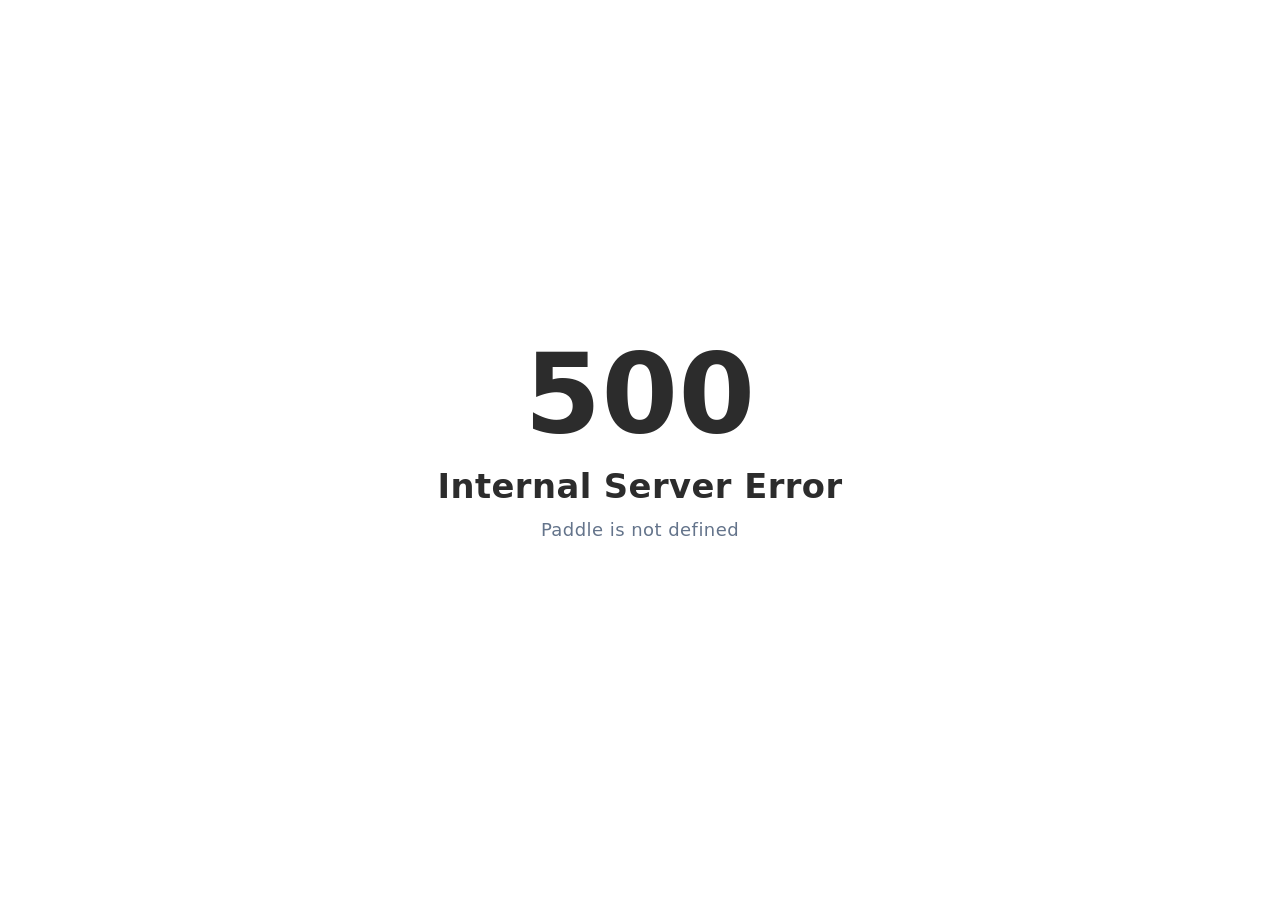
==== commit 1c68d092: "update" ====
--- a/index.html
+++ b/index.html
@@ -1 +1 @@
-<!DOCTYPE html><html><head><meta charset="utf-8"><meta name="viewport" content="width=device-width, initial-scale=1"><title>YourMealMatch.com - Discover Your Food Personality</title><script src="https://cdn.paddle.com/paddle/v2/paddle.js"></script><style>:root{--brand-primary:#b6a7f2;--brand-primary-light:#d4cbfa;--brand-primary-dark:#9d8be8;--color-bg:#fafafa;--color-white:#fff;--color-text-primary:#2c2c2c;--color-text-secondary:#6b6b6b;--color-text-light:#9e9e9e;--spacing-xs:.5rem;--spacing-sm:1rem;--spacing-md:1.5rem;--spacing-lg:2.5rem;--spacing-xl:4rem;--spacing-2xl:6rem;--font-primary:-apple-system,BlinkMacSystemFont,"Segoe UI",Roboto,"Helvetica Neue",Arial,sans-serif;--font-size-base:16px;--font-size-lg:18px;--font-size-xl:24px;--font-size-2xl:32px;--font-size-3xl:40px;--line-height-relaxed:1.7;--border-radius:12px;--border-radius-lg:16px;--shadow-sm:0 2px 8px rgba(0,0,0,.06);--shadow-md:0 4px 16px rgba(0,0,0,.08);--transition:all .3s ease}*{box-sizing:border-box;margin:0;padding:0}html{font-size:var(--font-size-base);-webkit-font-smoothing:antialiased;-moz-osx-font-smoothing:grayscale;scroll-behavior:smooth}body{background-color:var(--color-bg);font-family:var(--font-primary);line-height:var(--line-height-relaxed)}body,h1,h2,h3,h4,h5,h6{color:var(--color-text-primary)}h1,h2,h3,h4,h5,h6{font-weight:600;line-height:1.3;margin-bottom:var(--spacing-md)}h1{font-size:var(--font-size-2xl);font-weight:700}h2{font-size:var(--font-size-xl)}h3{font-size:var(--font-size-lg)}p{color:var(--color-text-secondary);font-size:var(--font-size-base);margin-bottom:var(--spacing-md)}.container{margin:0 auto;max-width:1200px;padding:0 var(--spacing-md);width:100%}section{padding:var(--spacing-xl) 0}.btn{border:none;border-radius:var(--border-radius);cursor:pointer;display:inline-block;font-size:var(--font-size-base);font-weight:600;min-height:48px;min-width:48px;padding:var(--spacing-md) var(--spacing-lg);text-align:center;text-decoration:none;transition:var(--transition)}.btn-primary{background-color:var(--brand-primary);box-shadow:var(--shadow-sm);color:var(--color-white)}.btn-primary:hover{background-color:var(--brand-primary-dark);box-shadow:var(--shadow-md);transform:translateY(-2px)}.btn-primary:active{transform:translateY(0)}.card{background:var(--color-white);border-radius:var(--border-radius-lg);box-shadow:var(--shadow-sm);padding:var(--spacing-lg);transition:var(--transition)}.card:hover{box-shadow:var(--shadow-md)}.grid{display:grid;gap:var(--spacing-lg)}@media(min-width:768px){:root{--font-size-base:18px;--font-size-lg:20px;--font-size-xl:28px;--font-size-2xl:42px;--font-size-3xl:56px}.container{padding:0 var(--spacing-lg)}section{padding:var(--spacing-2xl) 0}}@media(min-width:1024px){:root{--font-size-2xl:48px;--font-size-3xl:64px}}:focus-visible{outline:3px solid var(--brand-primary);outline-offset:2px}.form-group{margin-bottom:var(--spacing-lg)}.form-label{display:block;font-weight:600;margin-bottom:var(--spacing-xs)}.form-input,.form-label{color:var(--color-text-primary);font-size:var(--font-size-base)}.form-input{background:var(--color-white);border:2px solid #e0e0e0;border-radius:var(--border-radius);font-family:var(--font-primary);min-height:52px;padding:var(--spacing-md);transition:var(--transition);width:100%}.form-input:focus{border-color:var(--brand-primary);box-shadow:0 0 0 3px #b6a7f21a;outline:none}.form-input::-moz-placeholder{color:var(--color-text-light)}.form-input::placeholder{color:var(--color-text-light)}.form-helper{color:var(--color-text-light);font-size:14px;font-style:italic;margin-bottom:0;margin-top:var(--spacing-xs)}</style><style>.page-container[data-v-c5ae3ae8]{display:flex;flex-direction:column;min-height:100vh}.navbar[data-v-c5ae3ae8]{background:#fff;border-bottom:1px solid #e5e7eb;position:relative;z-index:100}.navbar .container[data-v-c5ae3ae8]{height:100%;margin:0 auto;max-width:1200px;padding:0 1rem}.navbar-content[data-v-c5ae3ae8]{align-items:center;display:flex;flex-direction:column;gap:.5rem;height:100%;justify-content:center;padding:.75rem 0}.logo-link[data-v-c5ae3ae8]{display:block;flex-shrink:0;text-decoration:none;transition:opacity .2s ease}.logo-link[data-v-c5ae3ae8]:hover{opacity:.8}.logo-img[data-v-c5ae3ae8]{display:block;height:28px;width:auto}.nav-links[data-v-c5ae3ae8]{display:flex;gap:1.5rem;list-style:none;margin:0;padding:0}.nav-links li[data-v-c5ae3ae8]{margin:0}.nav-link[data-v-c5ae3ae8]{align-items:center;border-radius:6px;color:#6b7280;display:block;display:flex;font-size:13px;font-weight:500;min-height:36px;padding:.4rem .75rem;text-decoration:none;transition:all .2s ease;white-space:nowrap}.nav-link[data-v-c5ae3ae8]:hover{background:#7c3aed0d;color:#7c3aed}.nav-link[data-v-c5ae3ae8]:active{background:#7c3aed1a;color:#7c3aed}.footer[data-v-c5ae3ae8]{background:var(--color-text-primary);color:var(--color-white);margin-top:auto;padding:var(--spacing-xl) 0 var(--spacing-lg)}.footer-content[data-v-c5ae3ae8]{display:flex;flex-direction:column;gap:var(--spacing-lg);margin-bottom:var(--spacing-lg);text-align:center}.footer-logo-link[data-v-c5ae3ae8]{display:inline-block;margin-bottom:var(--spacing-xs);text-decoration:none;transition:var(--transition)}.footer-logo-link[data-v-c5ae3ae8]:hover{opacity:.85}.footer-logo[data-v-c5ae3ae8]{display:block;filter:brightness(1.2);height:50px;width:auto}.footer-tagline[data-v-c5ae3ae8]{color:#ffffffb3;font-size:14px;margin-bottom:0}.footer-nav[data-v-c5ae3ae8]{display:flex;flex-wrap:wrap;gap:var(--spacing-md);justify-content:center}.footer-link[data-v-c5ae3ae8]{color:#fffc;font-size:15px;padding:var(--spacing-xs);text-decoration:none;transition:var(--transition)}.footer-link[data-v-c5ae3ae8]:hover{color:var(--brand-primary-light)}.footer-bottom[data-v-c5ae3ae8]{border-top:1px solid hsla(0,0%,100%,.1);padding-top:var(--spacing-md);text-align:center}.footer-copyright[data-v-c5ae3ae8]{color:#fff9;font-size:14px;margin-bottom:0}@media(max-width:767px){.navbar .container[data-v-c5ae3ae8]{padding:0 1rem}.navbar-content[data-v-c5ae3ae8]{gap:.5rem;padding:.65rem 0}.logo-img[data-v-c5ae3ae8]{height:26px}.nav-links[data-v-c5ae3ae8]{gap:1.25rem}.nav-link[data-v-c5ae3ae8]{font-size:12px;padding:.35rem .65rem}.footer[data-v-c5ae3ae8]{padding:2rem 0 1.5rem}.footer-content[data-v-c5ae3ae8]{gap:1.5rem;margin-bottom:1.5rem}.footer-logo[data-v-c5ae3ae8]{height:42px}.footer-tagline[data-v-c5ae3ae8]{font-size:13px}.footer-nav[data-v-c5ae3ae8]{gap:.75rem}.footer-link[data-v-c5ae3ae8]{font-size:14px;padding:.4rem}.footer-bottom[data-v-c5ae3ae8]{padding-top:1rem}.footer-copyright[data-v-c5ae3ae8]{font-size:12px}}@media(min-width:768px){.navbar .container[data-v-c5ae3ae8]{padding:0 2rem}.navbar-content[data-v-c5ae3ae8]{flex-direction:row;gap:2rem;justify-content:space-between;padding:1rem 0}.logo-img[data-v-c5ae3ae8]{height:38px}.nav-links[data-v-c5ae3ae8]{gap:2rem}.nav-link[data-v-c5ae3ae8]{border-radius:0;font-size:15px;min-height:auto;padding:.5rem 0}.nav-link[data-v-c5ae3ae8],.nav-link[data-v-c5ae3ae8]:active,.nav-link[data-v-c5ae3ae8]:hover{background:transparent}.footer-logo[data-v-c5ae3ae8]{height:60px}.footer-content[data-v-c5ae3ae8]{align-items:center;flex-direction:row;justify-content:space-between;text-align:left}.footer-nav[data-v-c5ae3ae8]{justify-content:flex-end}}@media(min-width:1024px){.navbar-content[data-v-c5ae3ae8]{padding:1.25rem 0}.logo-img[data-v-c5ae3ae8]{height:40px}.nav-links[data-v-c5ae3ae8]{gap:2.5rem}.nav-link[data-v-c5ae3ae8]{font-size:16px}.footer-logo[data-v-c5ae3ae8]{height:65px}}</style><style>.btn[data-v-e1dce031]{border:none;cursor:pointer;display:inline-block;font-family:inherit;text-decoration:none;transition:all .3s ease}.btn-primary[data-v-e1dce031]{background:#f97316;color:#fff}.btn-paypal[data-v-e1dce031]{background:#ffc439;color:#003087}.hero[data-v-e1dce031]{align-items:center;background-image:linear-gradient(135deg,#7c3aede6,#5b21b6e6),url(/_nuxt/hero_bg.Vxv1XgPu.webp);background-position:50%;background-repeat:no-repeat;background-size:cover;display:flex;min-height:85vh;padding:40px 20px;position:relative;text-align:center}.hero-content[data-v-e1dce031]{margin:0 auto;max-width:700px;position:relative;z-index:1}.curiosity-badge[data-v-e1dce031]{-webkit-backdrop-filter:blur(10px);backdrop-filter:blur(10px);background:#fff3;border-radius:20px;color:#fff;display:inline-block;font-size:13px;font-weight:600;margin-bottom:20px;padding:8px 16px}.hero-title[data-v-e1dce031]{color:#fff;font-size:clamp(28px,5vw,48px);font-weight:800;letter-spacing:-.5px;line-height:1.2;margin-bottom:16px}.hero-subtitle[data-v-e1dce031],.hero-title[data-v-e1dce031]{text-shadow:0 2px 12px rgba(0,0,0,.25)}.hero-subtitle[data-v-e1dce031]{color:#fffffff2;font-size:17px;font-weight:400;line-height:1.5;margin-bottom:28px;margin-left:auto;margin-right:auto;max-width:600px}.value-props[data-v-e1dce031]{display:flex;flex-direction:column;gap:16px;margin-bottom:32px;text-align:left}.value-prop[data-v-e1dce031]{align-items:flex-start;-webkit-backdrop-filter:blur(10px);backdrop-filter:blur(10px);background:#ffffff26;border-radius:12px;display:flex;gap:12px;padding:16px}.prop-icon[data-v-e1dce031]{flex-shrink:0;font-size:24px;margin-top:2px}.prop-content[data-v-e1dce031]{display:flex;flex-direction:column;gap:6px}.prop-text[data-v-e1dce031]{color:#fff;font-size:16px;font-weight:600;line-height:1.3}.prop-subtext[data-v-e1dce031]{color:#ffffffd9;font-size:13px;font-weight:400;line-height:1.5}.btn-hero[data-v-e1dce031]{background:#f97316;border-radius:12px;box-shadow:0 10px 30px #f973164d;color:#fff;display:inline-block;font-size:19px;font-weight:700;margin-bottom:20px;padding:20px 48px;text-decoration:none;transition:all .3s ease}.btn-hero[data-v-e1dce031]:hover{background:#ea580c;box-shadow:0 15px 40px #f9731666;transform:translateY(-2px)}.hero-trust[data-v-e1dce031]{color:#ffffffe6;display:flex;flex-wrap:wrap;font-size:13px;gap:12px;justify-content:center}.trust-item[data-v-e1dce031]{font-weight:500}.social-proof[data-v-e1dce031]{background:#f9fafb;border-bottom:1px solid #e5e7eb;padding:20px;text-align:center}.proof-text[data-v-e1dce031]{color:#6b7280;font-size:14px;font-weight:500;margin:0}.how-it-works[data-v-e1dce031]{background:#fff;padding:60px 20px}.section-title[data-v-e1dce031]{color:#1f2937;font-size:28px;font-weight:800;line-height:1.2;margin-bottom:40px;text-align:center}.steps-detailed[data-v-e1dce031]{display:grid;gap:32px;grid-template-columns:1fr;margin:0 auto 40px;max-width:900px}.step-detailed[data-v-e1dce031]{background:#f9fafb;border-radius:12px;padding:24px 20px;text-align:center}.step-icon-wrapper[data-v-e1dce031]{margin-bottom:16px}.step-emoji[data-v-e1dce031]{display:inline-block;font-size:48px}.step-title[data-v-e1dce031]{color:#1f2937;font-size:18px;font-weight:700;line-height:1.3;margin-bottom:12px}.step-description[data-v-e1dce031]{color:#6b7280;font-size:15px;line-height:1.6;margin:0}.curiosity-hook[data-v-e1dce031]{color:#7c3aed;font-size:16px;font-style:italic;font-weight:600;margin:0 auto;max-width:600px;padding:20px;text-align:center}.what-you-get[data-v-e1dce031]{background:#f9fafb;padding:60px 20px}.benefits-list[data-v-e1dce031]{display:flex;flex-direction:column;gap:20px;margin:0 auto;max-width:600px}.benefit-item[data-v-e1dce031]{align-items:flex-start;background:#fff;border-radius:12px;box-shadow:0 1px 3px #0000001a;display:flex;gap:16px;padding:20px}.benefit-icon[data-v-e1dce031]{flex-shrink:0;font-size:28px}.benefit-text[data-v-e1dce031]{color:#374151;font-size:16px;font-weight:500;line-height:1.5;margin:0;padding-top:4px}.trust-badge-section[data-v-e1dce031]{background:#10b9811a;border-radius:8px;color:#10b981;font-size:14px;font-weight:500;margin-left:auto;margin-right:auto;margin-top:30px;max-width:600px;padding:12px;text-align:center}.get-started-section[data-v-e1dce031]{background:#fff;padding:70px 20px}.form-wrapper[data-v-e1dce031]{margin:0 auto;max-width:500px}.form-main-title[data-v-e1dce031]{color:#1f2937;font-size:28px;font-weight:800;line-height:1.2;margin-bottom:12px;text-align:center}.form-subtitle[data-v-e1dce031]{color:#6b7280;font-size:16px;margin-bottom:40px;text-align:center}.order-form[data-v-e1dce031]{background:#fff}.form-group[data-v-e1dce031]{margin-bottom:24px}.form-label[data-v-e1dce031]{color:#1f2937;display:block;font-size:15px;font-weight:600;margin-bottom:8px}.form-input[data-v-e1dce031]{background:#fff;border:2px solid #e5e7eb;border-radius:8px;color:#1f2937;font-size:16px;padding:14px 16px;transition:all .2s ease;width:100%}.form-input[data-v-e1dce031]:focus{border-color:#7c3aed;box-shadow:0 0 0 3px #7c3aed1a;outline:none}.form-input[data-v-e1dce031]::-moz-placeholder{color:#9ca3af}.form-input[data-v-e1dce031]::placeholder{color:#9ca3af}.field-helper[data-v-e1dce031]{color:#6b7280;font-size:13px;margin-bottom:0;margin-top:6px}.consent-group[data-v-e1dce031]{margin-bottom:24px;margin-top:32px}.consent-label[data-v-e1dce031]{align-items:flex-start;cursor:pointer;display:flex;gap:12px}.consent-checkbox[data-v-e1dce031]{accent-color:#7c3aed;cursor:pointer;flex-shrink:0;height:20px;margin-top:2px;width:20px}.consent-text[data-v-e1dce031]{color:#374151;font-size:14px;line-height:1.5}.privacy-link[data-v-e1dce031]{color:#7c3aed;font-weight:600;text-decoration:underline}.privacy-link[data-v-e1dce031]:hover{color:#6d28d9}.error-message[data-v-e1dce031]{background:#fee2e2;border:1px solid #fecaca;border-radius:8px;color:#dc2626;font-size:14px;margin-bottom:16px;padding:12px 16px;text-align:center}.btn-submit[data-v-e1dce031]{background:#f97316;border:none;border-radius:12px;box-shadow:0 10px 30px #f973164d;color:#fff;cursor:pointer;font-size:18px;font-weight:700;margin-bottom:20px;padding:18px 24px;transition:all .3s ease;width:100%}.btn-submit[data-v-e1dce031]:hover:not(:disabled){background:#ea580c;box-shadow:0 15px 40px #f9731666;transform:translateY(-2px)}.btn-submit[data-v-e1dce031]:disabled{background:#d1d5db;box-shadow:none;cursor:not-allowed;transform:none}.form-trust[data-v-e1dce031]{display:flex;flex-wrap:wrap;gap:12px;justify-content:center}.trust-badge[data-v-e1dce031]{color:#6b7280;font-size:13px;font-weight:500}.payment-step-container[data-v-e1dce031]{background:linear-gradient(135deg,#7c3aed08,#5b21b608);border:2px solid #e5e7eb;border-radius:16px;margin-top:2rem;padding:2.5rem 2rem;text-align:center}.step-icon[data-v-e1dce031]{align-items:center;background:linear-gradient(135deg,#7c3aed,#5b21b6);border-radius:50%;box-shadow:0 4px 12px #7c3aed33;color:#fff;display:inline-flex;height:72px;justify-content:center;margin-bottom:1.5rem;width:72px}.payment-title[data-v-e1dce031]{color:#10b981;font-size:1.75rem;font-weight:700;margin-bottom:1.5rem}.card-logos[data-v-e1dce031]{display:flex;gap:1rem;justify-content:center;margin-bottom:1.5rem;opacity:.6}.card-icon[data-v-e1dce031]{height:28px;width:auto}.btn-pay[data-v-e1dce031]{background:#f97316;border:none;border-radius:12px;box-shadow:0 4px 12px #f9731640;color:#fff;cursor:pointer;display:inline-block;font-size:1.25rem;font-weight:600;max-width:400px;padding:1rem 2rem;text-decoration:none;transition:all .3s ease;width:100%}.btn-pay[data-v-e1dce031]:hover{background:#ea580c;box-shadow:0 6px 16px #f9731659;transform:translateY(-2px)}.payment-info[data-v-e1dce031]{color:#6b7280;font-size:.875rem;margin-top:1rem}.faq-section[data-v-e1dce031]{background:#fff;border-top:1px solid #e5e7eb;padding:60px 20px}.faq-list[data-v-e1dce031]{display:flex;flex-direction:column;gap:24px;margin:0 auto;max-width:700px}.faq-item[data-v-e1dce031]{background:#f9fafb;border:1px solid #e5e7eb;border-radius:12px;padding:24px}.faq-question[data-v-e1dce031]{color:#1f2937;font-size:17px;font-weight:700;line-height:1.4;margin-bottom:12px}.faq-answer[data-v-e1dce031]{color:#6b7280;font-size:15px;line-height:1.6;margin:0}.scroll-to-top[data-v-e1dce031]{align-items:center;background:linear-gradient(135deg,#7c3aed,#5b21b6);border:none;border-radius:50%;bottom:30px;box-shadow:0 4px 12px #7c3aed66;color:#fff;cursor:pointer;display:flex;height:50px;justify-content:center;position:fixed;right:30px;transition:all .3s ease;width:50px;z-index:1000}.scroll-to-top[data-v-e1dce031]:hover{background:linear-gradient(135deg,#6d28d9,#4c1d95);box-shadow:0 6px 20px #7c3aed80;transform:translateY(-3px)}.scroll-to-top[data-v-e1dce031]:active{transform:translateY(-1px)}.scroll-to-top svg[data-v-e1dce031]{height:24px;width:24px}.fade-enter-active[data-v-e1dce031],.fade-leave-active[data-v-e1dce031]{transition:opacity .3s ease}.fade-enter-from[data-v-e1dce031],.fade-leave-to[data-v-e1dce031]{opacity:0}@media(max-width:767px){.hero[data-v-e1dce031]{min-height:auto;padding:24px 16px 32px}.curiosity-badge[data-v-e1dce031]{font-size:11px;margin-bottom:12px;padding:6px 12px}.hero-title[data-v-e1dce031]{font-size:26px;margin-bottom:12px}.hero-subtitle[data-v-e1dce031]{font-size:15px;line-height:1.4;margin-bottom:20px}.value-props[data-v-e1dce031]{gap:12px;margin-bottom:24px}.value-prop[data-v-e1dce031]{padding:12px}.prop-text[data-v-e1dce031]{font-size:14px}.prop-subtext[data-v-e1dce031]{font-size:12px}.btn-hero[data-v-e1dce031]{font-size:17px;margin-bottom:16px;padding:16px 32px;width:100%}.hero-trust[data-v-e1dce031]{font-size:11px;gap:8px}.social-proof[data-v-e1dce031]{padding:12px 16px}.proof-text[data-v-e1dce031]{font-size:12px}.faq-section[data-v-e1dce031],.get-started-section[data-v-e1dce031],.how-it-works[data-v-e1dce031],.what-you-get[data-v-e1dce031]{padding:32px 16px}.section-title[data-v-e1dce031]{font-size:24px;margin-bottom:24px}.steps-detailed[data-v-e1dce031]{gap:20px;margin-bottom:24px}.step-detailed[data-v-e1dce031]{padding:16px}.step-emoji[data-v-e1dce031]{font-size:40px}.step-title[data-v-e1dce031]{font-size:16px;margin-bottom:8px}.step-description[data-v-e1dce031]{font-size:14px}.curiosity-hook[data-v-e1dce031]{font-size:14px;padding:16px}.benefits-list[data-v-e1dce031]{gap:16px}.benefit-item[data-v-e1dce031]{padding:16px}.benefit-icon[data-v-e1dce031]{font-size:24px}.benefit-text[data-v-e1dce031]{font-size:14px;padding-top:2px}.trust-badge-section[data-v-e1dce031]{font-size:12px;margin-top:20px;padding:10px}.form-wrapper[data-v-e1dce031]{padding:0}.form-main-title[data-v-e1dce031]{font-size:24px;margin-bottom:8px}.form-subtitle[data-v-e1dce031]{font-size:14px;margin-bottom:28px}.form-group[data-v-e1dce031]{margin-bottom:16px}.form-label[data-v-e1dce031]{font-size:14px;margin-bottom:6px}.form-input[data-v-e1dce031]{font-size:15px;padding:12px 14px}.field-helper[data-v-e1dce031]{font-size:12px;margin-top:4px}.consent-group[data-v-e1dce031]{margin-bottom:16px;margin-top:20px}.consent-text[data-v-e1dce031]{font-size:13px}.btn-submit[data-v-e1dce031]{font-size:17px;margin-bottom:16px;padding:16px 20px}.form-trust[data-v-e1dce031]{font-size:12px;gap:10px}.payment-step-container[data-v-e1dce031]{margin-top:1.5rem;padding:1.5rem 1rem}.step-icon[data-v-e1dce031]{height:64px;margin-bottom:1rem;width:64px}.step-icon svg[data-v-e1dce031]{height:32px;width:32px}.payment-title[data-v-e1dce031]{color:#10b981;font-size:20px;margin-bottom:1rem}.card-logos[data-v-e1dce031]{gap:12px;margin-bottom:1rem}.card-icon[data-v-e1dce031]{height:24px}.btn-pay[data-v-e1dce031]{font-size:16px;padding:14px 24px}.payment-info[data-v-e1dce031]{font-size:12px;margin-top:10px}.step-title[data-v-e1dce031]{font-size:20px;margin-bottom:12px}.faq-list[data-v-e1dce031]{gap:16px}.faq-item[data-v-e1dce031]{padding:16px}.faq-question[data-v-e1dce031]{font-size:16px;margin-bottom:8px}.faq-answer[data-v-e1dce031]{font-size:14px}.scroll-to-top[data-v-e1dce031]{bottom:20px;height:48px;right:20px;width:48px}.scroll-to-top svg[data-v-e1dce031]{height:22px;width:22px}}@media(min-width:768px){.hero[data-v-e1dce031]{padding:80px 40px 100px}.curiosity-badge[data-v-e1dce031]{font-size:14px;padding:10px 20px}.hero-title[data-v-e1dce031]{font-size:42px;margin-bottom:24px}.hero-subtitle[data-v-e1dce031]{font-size:20px;margin-bottom:40px}.value-props[data-v-e1dce031]{gap:20px;margin-bottom:40px}.prop-text[data-v-e1dce031]{font-size:16px}.btn-hero[data-v-e1dce031]{font-size:19px;padding:20px 50px}.hero-trust[data-v-e1dce031]{font-size:14px;gap:24px}.section-title[data-v-e1dce031]{font-size:36px;margin-bottom:50px}.steps-detailed[data-v-e1dce031]{gap:24px;grid-template-columns:repeat(3,1fr)}.step-detailed[data-v-e1dce031]{padding:32px 24px}.step-emoji[data-v-e1dce031]{font-size:56px}.step-title[data-v-e1dce031]{font-size:19px}.faq-section[data-v-e1dce031],.how-it-works[data-v-e1dce031]{padding:80px 40px}.faq-item[data-v-e1dce031]{padding:28px}.faq-question[data-v-e1dce031]{font-size:18px}.what-you-get[data-v-e1dce031]{padding:80px 40px}.benefits-list[data-v-e1dce031]{max-width:700px}.get-started-section[data-v-e1dce031]{padding:90px 40px}.form-wrapper[data-v-e1dce031]{max-width:550px}.form-main-title[data-v-e1dce031]{font-size:36px;margin-bottom:16px}.form-subtitle[data-v-e1dce031]{font-size:18px;margin-bottom:50px}.payment-step-container[data-v-e1dce031]{padding:50px 40px}.step-icon[data-v-e1dce031]{font-size:60px;height:100px;width:100px}.step-title[data-v-e1dce031]{font-size:28px}.step-message[data-v-e1dce031]{font-size:18px}.payment-method-note[data-v-e1dce031]{font-size:16px}.security-text[data-v-e1dce031]{font-size:13px}.paypal-badge[data-v-e1dce031]{height:20px}.scroll-to-top[data-v-e1dce031]{bottom:40px;height:56px;right:40px;width:56px}.scroll-to-top svg[data-v-e1dce031]{height:26px;width:26px}}@media(min-width:1024px){.hero[data-v-e1dce031]{padding:100px 40px 120px}.hero-title[data-v-e1dce031]{font-size:48px}.hero-subtitle[data-v-e1dce031]{font-size:22px}.value-props[data-v-e1dce031]{margin-left:auto;margin-right:auto;max-width:600px}.section-title[data-v-e1dce031]{font-size:40px}.faq-section[data-v-e1dce031],.how-it-works[data-v-e1dce031],.what-you-get[data-v-e1dce031]{padding:100px 40px}.get-started-section[data-v-e1dce031]{padding:110px 40px}.form-wrapper[data-v-e1dce031]{max-width:600px}.scroll-to-top[data-v-e1dce031]{height:60px;width:60px}.scroll-to-top svg[data-v-e1dce031]{height:28px;width:28px}}</style><link rel="stylesheet" href="/_nuxt/entry.CrqnxK01.css" crossorigin><link rel="preload" as="fetch" crossorigin="anonymous" href="/_payload.json?aeda7c1e-d1b3-44d4-ab89-adfb62600e4c"><link rel="modulepreload" as="script" crossorigin href="/_nuxt/Do_-KLEA.js"><link rel="modulepreload" as="script" crossorigin href="/_nuxt/ClcwgHuV.js"><link rel="modulepreload" as="script" crossorigin href="/_nuxt/B214L5Hz.js"><link rel="modulepreload" as="script" crossorigin href="/_nuxt/7ePXDH-Y.js"><link rel="modulepreload" as="script" crossorigin href="/_nuxt/Cknu7fAE.js"><link rel="preload" as="fetch" fetchpriority="low" crossorigin="anonymous" href="/_nuxt/builds/meta/aeda7c1e-d1b3-44d4-ab89-adfb62600e4c.json"><script type="module" src="/_nuxt/Do_-KLEA.js" crossorigin></script><link rel="prefetch" as="image" type="image/png" href="/_nuxt/logo.tZ4POSzX.png"><link rel="prefetch" as="image" type="image/webp" href="/_nuxt/hero_bg.Vxv1XgPu.webp"><meta name="description" content="Discover which healthy meals match your food personality and which ones probably don't. Privacy-first lifestyle insights, no face recognition, no biometric data."><meta name="keywords" content="food personality, meal matching, healthy meals, lifestyle insights, food preferences"><meta name="theme-color" content="#7c3aed"><meta property="og:title" content="YourMealMatch.com - Discover Your Food Personality"><meta property="og:description" content="Find healthy meals you'll love based on your unique food personality"><meta property="og:type" content="website"><link rel="icon" type="image/png" href="/favicon-96x96.png" sizes="96x96"><link rel="icon" type="image/svg+xml" href="/favicon.svg"><link rel="shortcut icon" href="/favicon.ico"><link rel="apple-touch-icon" sizes="180x180" href="/apple-touch-icon.png"><link rel="manifest" href="/site.webmanifest"><script id="unhead:payload" type="application/json">{"title":"YourMealMatch.com - Discover Your Food Personality"}</script></head><body><div id="__nuxt"><div class="page-container" data-v-c5ae3ae8><nav class="navbar" role="navigation" aria-label="Main navigation" data-v-c5ae3ae8><div class="container" data-v-c5ae3ae8><div class="navbar-content" data-v-c5ae3ae8><a href="/" class="logo-link" aria-label="YourMealMatch home" data-v-c5ae3ae8><img src="/_nuxt/logo.tZ4POSzX.png" alt="YourMealMatch logo" class="logo-img" data-v-c5ae3ae8></a><ul class="nav-links" role="list" data-v-c5ae3ae8><li data-v-c5ae3ae8><a href="#how-it-works" class="nav-link" data-v-c5ae3ae8>How It Works</a></li><li data-v-c5ae3ae8><a href="/pricing" class="nav-link" data-v-c5ae3ae8>Pricing</a></li><li data-v-c5ae3ae8><a href="#faq" class="nav-link" data-v-c5ae3ae8>FAQ</a></li></ul></div></div></nav><!--[--><div data-v-e1dce031><section class="hero" data-v-e1dce031><div class="container" data-v-e1dce031><div class="hero-content" data-v-e1dce031><div class="curiosity-badge" data-v-e1dce031>🍽️ Lifestyle Food Matching</div><h1 class="hero-title" data-v-e1dce031>The Foods That Actually Match Your Vibe</h1><p class="hero-subtitle" data-v-e1dce031> Your social media reveals your real lifestyle better than any quiz. We decode your patterns and match you with foods that fit YOUR energy. </p><a href="#get-started" class="btn btn-primary btn-hero" data-v-e1dce031> Discover Your Food Match → </a><p class="hero-trust" data-v-e1dce031><span class="trust-item" data-v-e1dce031>✓ One-time payment</span><span class="trust-item" data-v-e1dce031>✓ $10 only</span><span class="trust-item" data-v-e1dce031>✓ Results in 24-48h</span></p></div></div></section><section class="social-proof" data-v-e1dce031><div class="container" data-v-e1dce031><p class="proof-text" data-v-e1dce031>Loved by digital nomads in Bali, Manila, and Bangkok</p></div></section><section id="how-it-works" class="how-it-works" data-v-e1dce031><div class="container" data-v-e1dce031><h2 class="section-title" data-v-e1dce031>How We Match You</h2><div class="steps-detailed" data-v-e1dce031><div class="step-detailed" data-v-e1dce031><div class="step-icon-wrapper" data-v-e1dce031><span class="step-emoji" data-v-e1dce031>📱</span></div><h3 class="step-title" data-v-e1dce031>Share Your Public Profile</h3><p class="step-description" data-v-e1dce031>We analyze your posts, not your face. Your content reveals your lifestyle, energy, and daily habits.</p></div><div class="step-detailed" data-v-e1dce031><div class="step-icon-wrapper" data-v-e1dce031><span class="step-emoji" data-v-e1dce031>🔍</span></div><h3 class="step-title" data-v-e1dce031>We Analyze Your Patterns</h3><p class="step-description" data-v-e1dce031>Your posts reveal energy levels, routines, and habits you might not even notice yourself.</p></div><div class="step-detailed" data-v-e1dce031><div class="step-icon-wrapper" data-v-e1dce031><span class="step-emoji" data-v-e1dce031>🍽️</span></div><h3 class="step-title" data-v-e1dce031>Get Your Personalized Matches</h3><p class="step-description" data-v-e1dce031>Foods that fit YOUR energy. What to embrace. What doesn&#39;t match your vibe.</p></div></div><p class="curiosity-hook" data-v-e1dce031>&quot;Most people are surprised by what their feed actually reveals about their lifestyle.&quot;</p></div></section><section id="pricing" class="what-you-get" data-v-e1dce031><div class="container" data-v-e1dce031><h2 class="section-title" data-v-e1dce031>Your Instant Report Includes:</h2><div class="benefits-list" data-v-e1dce031><div class="benefit-item" data-v-e1dce031><span class="benefit-icon" data-v-e1dce031>⚡</span><p class="benefit-text" data-v-e1dce031>Lifestyle energy analysis (based on your actual habits)</p></div><div class="benefit-item" data-v-e1dce031><span class="benefit-icon" data-v-e1dce031>✓</span><p class="benefit-text" data-v-e1dce031>Foods that match your vibe vs. foods that don&#39;t</p></div><div class="benefit-item" data-v-e1dce031><span class="benefit-icon" data-v-e1dce031>🔍</span><p class="benefit-text" data-v-e1dce031>Why certain foods fit your energy patterns</p></div><div class="benefit-item" data-v-e1dce031><span class="benefit-icon" data-v-e1dce031>💯</span><p class="benefit-text" data-v-e1dce031>Honest insights, not generic advice</p></div></div><p class="trust-badge-section" data-v-e1dce031>Based on public posts only • We don&#39;t see your DMs or private content</p></div></section><section id="get-started" class="get-started-section" data-v-e1dce031><div class="container" data-v-e1dce031><div class="form-wrapper" data-v-e1dce031><h2 class="form-main-title" data-v-e1dce031>Ready to See What Matches Your Vibe?</h2><p class="form-subtitle" data-v-e1dce031>Takes 30 seconds. Instant delivery.</p><form class="order-form" data-v-e1dce031><div class="form-group" data-v-e1dce031><label for="fullName" class="form-label" data-v-e1dce031>Your name</label><input type="text" id="fullName" value="" class="form-input" placeholder="John Doe" required data-v-e1dce031><p class="field-helper" data-v-e1dce031>We&#39;ll personalize your report</p></div><div class="form-group" data-v-e1dce031><label for="email" class="form-label" data-v-e1dce031>Email address</label><input type="email" id="email" value="" class="form-input" placeholder="you@example.com" required data-v-e1dce031><p class="field-helper" data-v-e1dce031>To send your instant report</p></div><div class="form-group" data-v-e1dce031><label for="socialLink" class="form-label" data-v-e1dce031>Your public social media profile</label><input type="text" id="socialLink" value="" class="form-input" placeholder="Instagram, TikTok, Twitter, Facebook - any public profile" required data-v-e1dce031><p class="field-helper" data-v-e1dce031>Instagram preferred • Works with any public social media (TikTok, Twitter, Facebook, etc.)</p></div><div class="form-group consent-group" data-v-e1dce031><label class="consent-label" data-v-e1dce031><input type="checkbox" id="consent" class="consent-checkbox" required data-v-e1dce031><span class="consent-text" data-v-e1dce031> I agree to the <a href="/terms" class="privacy-link" data-v-e1dce031>Terms</a>, <a href="/privacy" class="privacy-link" data-v-e1dce031>Privacy Policy</a>, and <a href="/refund-policy" class="privacy-link" data-v-e1dce031>Refund Policy</a></span></label></div><!----><button type="submit" class="btn btn-primary btn-submit" disabled data-v-e1dce031>Get My Report - $10</button><div class="form-trust" data-v-e1dce031><span class="trust-badge" data-v-e1dce031>🔒 Secure payment</span><span class="trust-badge" data-v-e1dce031>💳 One-time $10</span><span class="trust-badge" data-v-e1dce031>⚡ No subscription</span></div></form></div></div></section><section id="faq" class="faq-section" data-v-e1dce031><div class="container" data-v-e1dce031><h2 class="section-title" data-v-e1dce031>Quick Questions</h2><div class="faq-list" data-v-e1dce031><div class="faq-item" data-v-e1dce031><h3 class="faq-question" data-v-e1dce031>What exactly do you analyze?</h3><p class="faq-answer" data-v-e1dce031>Your public posts, captions, and activity patterns. Not your photos, not your face - just the lifestyle your content reveals.</p></div><div class="faq-item" data-v-e1dce031><h3 class="faq-question" data-v-e1dce031>Is this like a diet plan?</h3><p class="faq-answer" data-v-e1dce031>Nope. It&#39;s insights about foods that match YOUR actual energy and habits. No meal plans, no restrictions.</p></div><div class="faq-item" data-v-e1dce031><h3 class="faq-question" data-v-e1dce031>How fast is it?</h3><p class="faq-answer" data-v-e1dce031>Instant. Pay once, get your report in your email within 24h-48h.</p></div><div class="faq-item" data-v-e1dce031><h3 class="faq-question" data-v-e1dce031>Is my data private?</h3><p class="faq-answer" data-v-e1dce031>100%. We only look at public posts, and we don&#39;t store anything personal.</p></div><div class="faq-item" data-v-e1dce031><h3 class="faq-question" data-v-e1dce031>What social media platforms work?</h3><p class="faq-answer" data-v-e1dce031>Instagram is preferred, but TikTok, Twitter, Facebook, or any public social profile works. We just need to see your lifestyle patterns.</p></div></div></div></section><!----></div><!--]--><footer class="footer" data-v-c5ae3ae8><div class="container" data-v-c5ae3ae8><div class="footer-content" data-v-c5ae3ae8><div class="footer-brand" data-v-c5ae3ae8><a aria-current="page" href="/" class="router-link-active router-link-exact-active footer-logo-link" data-v-c5ae3ae8><img src="/_nuxt/logo.tZ4POSzX.png" alt="YourMealMatch.com" class="footer-logo" data-v-c5ae3ae8></a><p class="footer-tagline" data-v-c5ae3ae8>Discover your food personality</p></div><nav class="footer-nav" data-v-c5ae3ae8><a href="/about" class="footer-link" data-v-c5ae3ae8>About</a><a href="/pricing" class="footer-link" data-v-c5ae3ae8>Pricing</a><a href="/contact" class="footer-link" data-v-c5ae3ae8>Contact</a><a href="/privacy" class="footer-link" data-v-c5ae3ae8>Privacy</a><a href="/terms" class="footer-link" data-v-c5ae3ae8>Terms</a><a href="/refund-policy" class="footer-link" data-v-c5ae3ae8>Refund Policy</a></nav></div><div class="footer-bottom" data-v-c5ae3ae8><p class="footer-copyright" data-v-c5ae3ae8> © 2026 YourMealMatch (Shiref Abouzaid). All rights reserved. </p></div></div></footer></div></div><div id="teleports"></div><script>window.__NUXT__={};window.__NUXT__.config={public:{},app:{baseURL:"/",buildId:"aeda7c1e-d1b3-44d4-ab89-adfb62600e4c",buildAssetsDir:"/_nuxt/",cdnURL:""}}</script><script type="application/json" data-nuxt-data="nuxt-app" data-ssr="true" id="__NUXT_DATA__" data-src="/_payload.json?aeda7c1e-d1b3-44d4-ab89-adfb62600e4c">[{"state":1,"once":3,"_errors":4,"serverRendered":6,"path":7,"prerenderedAt":8},["Reactive",2],{},["Set"],["ShallowReactive",5],{},true,"/",1773465363091]</script></body></html>+<!DOCTYPE html><html><head><meta charset="utf-8"><meta name="viewport" content="width=device-width, initial-scale=1"><title>YourMealMatch.com - Discover Your Food Personality</title><script src="https://cdn.paddle.com/paddle/v2/paddle.js"></script><style>:root{--brand-primary:#b6a7f2;--brand-primary-light:#d4cbfa;--brand-primary-dark:#9d8be8;--color-bg:#fafafa;--color-white:#fff;--color-text-primary:#2c2c2c;--color-text-secondary:#6b6b6b;--color-text-light:#9e9e9e;--spacing-xs:.5rem;--spacing-sm:1rem;--spacing-md:1.5rem;--spacing-lg:2.5rem;--spacing-xl:4rem;--spacing-2xl:6rem;--font-primary:-apple-system,BlinkMacSystemFont,"Segoe UI",Roboto,"Helvetica Neue",Arial,sans-serif;--font-size-base:16px;--font-size-lg:18px;--font-size-xl:24px;--font-size-2xl:32px;--font-size-3xl:40px;--line-height-relaxed:1.7;--border-radius:12px;--border-radius-lg:16px;--shadow-sm:0 2px 8px rgba(0,0,0,.06);--shadow-md:0 4px 16px rgba(0,0,0,.08);--transition:all .3s ease}*{box-sizing:border-box;margin:0;padding:0}html{font-size:var(--font-size-base);-webkit-font-smoothing:antialiased;-moz-osx-font-smoothing:grayscale;scroll-behavior:smooth}body{background-color:var(--color-bg);font-family:var(--font-primary);line-height:var(--line-height-relaxed)}body,h1,h2,h3,h4,h5,h6{color:var(--color-text-primary)}h1,h2,h3,h4,h5,h6{font-weight:600;line-height:1.3;margin-bottom:var(--spacing-md)}h1{font-size:var(--font-size-2xl);font-weight:700}h2{font-size:var(--font-size-xl)}h3{font-size:var(--font-size-lg)}p{color:var(--color-text-secondary);font-size:var(--font-size-base);margin-bottom:var(--spacing-md)}.container{margin:0 auto;max-width:1200px;padding:0 var(--spacing-md);width:100%}section{padding:var(--spacing-xl) 0}.btn{border:none;border-radius:var(--border-radius);cursor:pointer;display:inline-block;font-size:var(--font-size-base);font-weight:600;min-height:48px;min-width:48px;padding:var(--spacing-md) var(--spacing-lg);text-align:center;text-decoration:none;transition:var(--transition)}.btn-primary{background-color:var(--brand-primary);box-shadow:var(--shadow-sm);color:var(--color-white)}.btn-primary:hover{background-color:var(--brand-primary-dark);box-shadow:var(--shadow-md);transform:translateY(-2px)}.btn-primary:active{transform:translateY(0)}.card{background:var(--color-white);border-radius:var(--border-radius-lg);box-shadow:var(--shadow-sm);padding:var(--spacing-lg);transition:var(--transition)}.card:hover{box-shadow:var(--shadow-md)}.grid{display:grid;gap:var(--spacing-lg)}@media(min-width:768px){:root{--font-size-base:18px;--font-size-lg:20px;--font-size-xl:28px;--font-size-2xl:42px;--font-size-3xl:56px}.container{padding:0 var(--spacing-lg)}section{padding:var(--spacing-2xl) 0}}@media(min-width:1024px){:root{--font-size-2xl:48px;--font-size-3xl:64px}}:focus-visible{outline:3px solid var(--brand-primary);outline-offset:2px}.form-group{margin-bottom:var(--spacing-lg)}.form-label{display:block;font-weight:600;margin-bottom:var(--spacing-xs)}.form-input,.form-label{color:var(--color-text-primary);font-size:var(--font-size-base)}.form-input{background:var(--color-white);border:2px solid #e0e0e0;border-radius:var(--border-radius);font-family:var(--font-primary);min-height:52px;padding:var(--spacing-md);transition:var(--transition);width:100%}.form-input:focus{border-color:var(--brand-primary);box-shadow:0 0 0 3px #b6a7f21a;outline:none}.form-input::-moz-placeholder{color:var(--color-text-light)}.form-input::placeholder{color:var(--color-text-light)}.form-helper{color:var(--color-text-light);font-size:14px;font-style:italic;margin-bottom:0;margin-top:var(--spacing-xs)}</style><style>.page-container[data-v-c5ae3ae8]{display:flex;flex-direction:column;min-height:100vh}.navbar[data-v-c5ae3ae8]{background:#fff;border-bottom:1px solid #e5e7eb;position:relative;z-index:100}.navbar .container[data-v-c5ae3ae8]{height:100%;margin:0 auto;max-width:1200px;padding:0 1rem}.navbar-content[data-v-c5ae3ae8]{align-items:center;display:flex;flex-direction:column;gap:.5rem;height:100%;justify-content:center;padding:.75rem 0}.logo-link[data-v-c5ae3ae8]{display:block;flex-shrink:0;text-decoration:none;transition:opacity .2s ease}.logo-link[data-v-c5ae3ae8]:hover{opacity:.8}.logo-img[data-v-c5ae3ae8]{display:block;height:28px;width:auto}.nav-links[data-v-c5ae3ae8]{display:flex;gap:1.5rem;list-style:none;margin:0;padding:0}.nav-links li[data-v-c5ae3ae8]{margin:0}.nav-link[data-v-c5ae3ae8]{align-items:center;border-radius:6px;color:#6b7280;display:block;display:flex;font-size:13px;font-weight:500;min-height:36px;padding:.4rem .75rem;text-decoration:none;transition:all .2s ease;white-space:nowrap}.nav-link[data-v-c5ae3ae8]:hover{background:#7c3aed0d;color:#7c3aed}.nav-link[data-v-c5ae3ae8]:active{background:#7c3aed1a;color:#7c3aed}.footer[data-v-c5ae3ae8]{background:var(--color-text-primary);color:var(--color-white);margin-top:auto;padding:var(--spacing-xl) 0 var(--spacing-lg)}.footer-content[data-v-c5ae3ae8]{display:flex;flex-direction:column;gap:var(--spacing-lg);margin-bottom:var(--spacing-lg);text-align:center}.footer-logo-link[data-v-c5ae3ae8]{display:inline-block;margin-bottom:var(--spacing-xs);text-decoration:none;transition:var(--transition)}.footer-logo-link[data-v-c5ae3ae8]:hover{opacity:.85}.footer-logo[data-v-c5ae3ae8]{display:block;filter:brightness(1.2);height:50px;width:auto}.footer-tagline[data-v-c5ae3ae8]{color:#ffffffb3;font-size:14px;margin-bottom:0}.footer-nav[data-v-c5ae3ae8]{display:flex;flex-wrap:wrap;gap:var(--spacing-md);justify-content:center}.footer-link[data-v-c5ae3ae8]{color:#fffc;font-size:15px;padding:var(--spacing-xs);text-decoration:none;transition:var(--transition)}.footer-link[data-v-c5ae3ae8]:hover{color:var(--brand-primary-light)}.footer-bottom[data-v-c5ae3ae8]{border-top:1px solid hsla(0,0%,100%,.1);padding-top:var(--spacing-md);text-align:center}.footer-copyright[data-v-c5ae3ae8]{color:#fff9;font-size:14px;margin-bottom:0}@media(max-width:767px){.navbar .container[data-v-c5ae3ae8]{padding:0 1rem}.navbar-content[data-v-c5ae3ae8]{gap:.5rem;padding:.65rem 0}.logo-img[data-v-c5ae3ae8]{height:26px}.nav-links[data-v-c5ae3ae8]{gap:1.25rem}.nav-link[data-v-c5ae3ae8]{font-size:12px;padding:.35rem .65rem}.footer[data-v-c5ae3ae8]{padding:2rem 0 1.5rem}.footer-content[data-v-c5ae3ae8]{gap:1.5rem;margin-bottom:1.5rem}.footer-logo[data-v-c5ae3ae8]{height:42px}.footer-tagline[data-v-c5ae3ae8]{font-size:13px}.footer-nav[data-v-c5ae3ae8]{gap:.75rem}.footer-link[data-v-c5ae3ae8]{font-size:14px;padding:.4rem}.footer-bottom[data-v-c5ae3ae8]{padding-top:1rem}.footer-copyright[data-v-c5ae3ae8]{font-size:12px}}@media(min-width:768px){.navbar .container[data-v-c5ae3ae8]{padding:0 2rem}.navbar-content[data-v-c5ae3ae8]{flex-direction:row;gap:2rem;justify-content:space-between;padding:1rem 0}.logo-img[data-v-c5ae3ae8]{height:38px}.nav-links[data-v-c5ae3ae8]{gap:2rem}.nav-link[data-v-c5ae3ae8]{border-radius:0;font-size:15px;min-height:auto;padding:.5rem 0}.nav-link[data-v-c5ae3ae8],.nav-link[data-v-c5ae3ae8]:active,.nav-link[data-v-c5ae3ae8]:hover{background:transparent}.footer-logo[data-v-c5ae3ae8]{height:60px}.footer-content[data-v-c5ae3ae8]{align-items:center;flex-direction:row;justify-content:space-between;text-align:left}.footer-nav[data-v-c5ae3ae8]{justify-content:flex-end}}@media(min-width:1024px){.navbar-content[data-v-c5ae3ae8]{padding:1.25rem 0}.logo-img[data-v-c5ae3ae8]{height:40px}.nav-links[data-v-c5ae3ae8]{gap:2.5rem}.nav-link[data-v-c5ae3ae8]{font-size:16px}.footer-logo[data-v-c5ae3ae8]{height:65px}}</style><style>.btn[data-v-ad85f69c]{border:none;cursor:pointer;display:inline-block;font-family:inherit;text-decoration:none;transition:all .3s ease}.btn-primary[data-v-ad85f69c]{background:#f97316;color:#fff}.btn-paypal[data-v-ad85f69c]{background:#ffc439;color:#003087}.hero[data-v-ad85f69c]{align-items:center;background-image:linear-gradient(135deg,#7c3aede6,#5b21b6e6),url(/_nuxt/hero_bg.Vxv1XgPu.webp);background-position:50%;background-repeat:no-repeat;background-size:cover;display:flex;min-height:85vh;padding:40px 20px;position:relative;text-align:center}.hero-content[data-v-ad85f69c]{margin:0 auto;max-width:700px;position:relative;z-index:1}.curiosity-badge[data-v-ad85f69c]{-webkit-backdrop-filter:blur(10px);backdrop-filter:blur(10px);background:#fff3;border-radius:20px;color:#fff;display:inline-block;font-size:13px;font-weight:600;margin-bottom:20px;padding:8px 16px}.hero-title[data-v-ad85f69c]{color:#fff;font-size:clamp(28px,5vw,48px);font-weight:800;letter-spacing:-.5px;line-height:1.2;margin-bottom:16px}.hero-subtitle[data-v-ad85f69c],.hero-title[data-v-ad85f69c]{text-shadow:0 2px 12px rgba(0,0,0,.25)}.hero-subtitle[data-v-ad85f69c]{color:#fffffff2;font-size:17px;font-weight:400;line-height:1.5;margin-bottom:28px;margin-left:auto;margin-right:auto;max-width:600px}.value-props[data-v-ad85f69c]{display:flex;flex-direction:column;gap:16px;margin-bottom:32px;text-align:left}.value-prop[data-v-ad85f69c]{align-items:flex-start;-webkit-backdrop-filter:blur(10px);backdrop-filter:blur(10px);background:#ffffff26;border-radius:12px;display:flex;gap:12px;padding:16px}.prop-icon[data-v-ad85f69c]{flex-shrink:0;font-size:24px;margin-top:2px}.prop-content[data-v-ad85f69c]{display:flex;flex-direction:column;gap:6px}.prop-text[data-v-ad85f69c]{color:#fff;font-size:16px;font-weight:600;line-height:1.3}.prop-subtext[data-v-ad85f69c]{color:#ffffffd9;font-size:13px;font-weight:400;line-height:1.5}.btn-hero[data-v-ad85f69c]{background:#f97316;border-radius:12px;box-shadow:0 10px 30px #f973164d;color:#fff;display:inline-block;font-size:19px;font-weight:700;margin-bottom:20px;padding:20px 48px;text-decoration:none;transition:all .3s ease}.btn-hero[data-v-ad85f69c]:hover{background:#ea580c;box-shadow:0 15px 40px #f9731666;transform:translateY(-2px)}.hero-trust[data-v-ad85f69c]{color:#ffffffe6;display:flex;flex-wrap:wrap;font-size:13px;gap:12px;justify-content:center}.trust-item[data-v-ad85f69c]{font-weight:500}.social-proof[data-v-ad85f69c]{background:#f9fafb;border-bottom:1px solid #e5e7eb;padding:20px;text-align:center}.proof-text[data-v-ad85f69c]{color:#6b7280;font-size:14px;font-weight:500;margin:0}.how-it-works[data-v-ad85f69c]{background:#fff;padding:60px 20px}.section-title[data-v-ad85f69c]{color:#1f2937;font-size:28px;font-weight:800;line-height:1.2;margin-bottom:40px;text-align:center}.steps-detailed[data-v-ad85f69c]{display:grid;gap:32px;grid-template-columns:1fr;margin:0 auto 40px;max-width:900px}.step-detailed[data-v-ad85f69c]{background:#f9fafb;border-radius:12px;padding:24px 20px;text-align:center}.step-icon-wrapper[data-v-ad85f69c]{margin-bottom:16px}.step-emoji[data-v-ad85f69c]{display:inline-block;font-size:48px}.step-title[data-v-ad85f69c]{color:#1f2937;font-size:18px;font-weight:700;line-height:1.3;margin-bottom:12px}.step-description[data-v-ad85f69c]{color:#6b7280;font-size:15px;line-height:1.6;margin:0}.curiosity-hook[data-v-ad85f69c]{color:#7c3aed;font-size:16px;font-style:italic;font-weight:600;margin:0 auto;max-width:600px;padding:20px;text-align:center}.what-you-get[data-v-ad85f69c]{background:#f9fafb;padding:60px 20px}.benefits-list[data-v-ad85f69c]{display:flex;flex-direction:column;gap:20px;margin:0 auto;max-width:600px}.benefit-item[data-v-ad85f69c]{align-items:flex-start;background:#fff;border-radius:12px;box-shadow:0 1px 3px #0000001a;display:flex;gap:16px;padding:20px}.benefit-icon[data-v-ad85f69c]{flex-shrink:0;font-size:28px}.benefit-text[data-v-ad85f69c]{color:#374151;font-size:16px;font-weight:500;line-height:1.5;margin:0;padding-top:4px}.trust-badge-section[data-v-ad85f69c]{background:#10b9811a;border-radius:8px;color:#10b981;font-size:14px;font-weight:500;margin-left:auto;margin-right:auto;margin-top:30px;max-width:600px;padding:12px;text-align:center}.get-started-section[data-v-ad85f69c]{background:#fff;padding:70px 20px}.form-wrapper[data-v-ad85f69c]{margin:0 auto;max-width:500px}.form-main-title[data-v-ad85f69c]{color:#1f2937;font-size:28px;font-weight:800;line-height:1.2;margin-bottom:12px;text-align:center}.form-subtitle[data-v-ad85f69c]{color:#6b7280;font-size:16px;margin-bottom:40px;text-align:center}.order-form[data-v-ad85f69c]{background:#fff}.form-group[data-v-ad85f69c]{margin-bottom:24px}.form-label[data-v-ad85f69c]{color:#1f2937;display:block;font-size:15px;font-weight:600;margin-bottom:8px}.form-input[data-v-ad85f69c]{background:#fff;border:2px solid #e5e7eb;border-radius:8px;color:#1f2937;font-size:16px;padding:14px 16px;transition:all .2s ease;width:100%}.form-input[data-v-ad85f69c]:focus{border-color:#7c3aed;box-shadow:0 0 0 3px #7c3aed1a;outline:none}.form-input[data-v-ad85f69c]::-moz-placeholder{color:#9ca3af}.form-input[data-v-ad85f69c]::placeholder{color:#9ca3af}.field-helper[data-v-ad85f69c]{color:#6b7280;font-size:13px;margin-bottom:0;margin-top:6px}.consent-group[data-v-ad85f69c]{margin-bottom:24px;margin-top:32px}.consent-label[data-v-ad85f69c]{align-items:flex-start;cursor:pointer;display:flex;gap:12px}.consent-checkbox[data-v-ad85f69c]{accent-color:#7c3aed;cursor:pointer;flex-shrink:0;height:20px;margin-top:2px;width:20px}.consent-text[data-v-ad85f69c]{color:#374151;font-size:14px;line-height:1.5}.privacy-link[data-v-ad85f69c]{color:#7c3aed;font-weight:600;text-decoration:underline}.privacy-link[data-v-ad85f69c]:hover{color:#6d28d9}.error-message[data-v-ad85f69c]{background:#fee2e2;border:1px solid #fecaca;border-radius:8px;color:#dc2626;font-size:14px;margin-bottom:16px;padding:12px 16px;text-align:center}.btn-submit[data-v-ad85f69c]{background:#f97316;border:none;border-radius:12px;box-shadow:0 10px 30px #f973164d;color:#fff;cursor:pointer;font-size:18px;font-weight:700;margin-bottom:20px;padding:18px 24px;transition:all .3s ease;width:100%}.btn-submit[data-v-ad85f69c]:hover:not(:disabled){background:#ea580c;box-shadow:0 15px 40px #f9731666;transform:translateY(-2px)}.btn-submit[data-v-ad85f69c]:disabled{background:#d1d5db;box-shadow:none;cursor:not-allowed;transform:none}.form-trust[data-v-ad85f69c]{display:flex;flex-wrap:wrap;gap:12px;justify-content:center}.trust-badge[data-v-ad85f69c]{color:#6b7280;font-size:13px;font-weight:500}.payment-step-container[data-v-ad85f69c]{background:linear-gradient(135deg,#7c3aed08,#5b21b608);border:2px solid #e5e7eb;border-radius:16px;margin-top:2rem;padding:2.5rem 2rem;text-align:center}.step-icon[data-v-ad85f69c]{align-items:center;background:linear-gradient(135deg,#7c3aed,#5b21b6);border-radius:50%;box-shadow:0 4px 12px #7c3aed33;color:#fff;display:inline-flex;height:72px;justify-content:center;margin-bottom:1.5rem;width:72px}.payment-title[data-v-ad85f69c]{color:#10b981;font-size:1.75rem;font-weight:700;margin-bottom:1.5rem}.card-logos[data-v-ad85f69c]{display:flex;gap:1rem;justify-content:center;margin-bottom:1.5rem;opacity:.6}.card-icon[data-v-ad85f69c]{height:28px;width:auto}.btn-pay[data-v-ad85f69c]{background:#f97316;border:none;border-radius:12px;box-shadow:0 4px 12px #f9731640;color:#fff;cursor:pointer;display:inline-block;font-size:1.25rem;font-weight:600;max-width:400px;padding:1rem 2rem;text-decoration:none;transition:all .3s ease;width:100%}.btn-pay[data-v-ad85f69c]:hover{background:#ea580c;box-shadow:0 6px 16px #f9731659;transform:translateY(-2px)}.payment-info[data-v-ad85f69c]{color:#6b7280;font-size:.875rem;margin-top:1rem}.faq-section[data-v-ad85f69c]{background:#fff;border-top:1px solid #e5e7eb;padding:60px 20px}.faq-list[data-v-ad85f69c]{display:flex;flex-direction:column;gap:24px;margin:0 auto;max-width:700px}.faq-item[data-v-ad85f69c]{background:#f9fafb;border:1px solid #e5e7eb;border-radius:12px;padding:24px}.faq-question[data-v-ad85f69c]{color:#1f2937;font-size:17px;font-weight:700;line-height:1.4;margin-bottom:12px}.faq-answer[data-v-ad85f69c]{color:#6b7280;font-size:15px;line-height:1.6;margin:0}.scroll-to-top[data-v-ad85f69c]{align-items:center;background:linear-gradient(135deg,#7c3aed,#5b21b6);border:none;border-radius:50%;bottom:30px;box-shadow:0 4px 12px #7c3aed66;color:#fff;cursor:pointer;display:flex;height:50px;justify-content:center;position:fixed;right:30px;transition:all .3s ease;width:50px;z-index:1000}.scroll-to-top[data-v-ad85f69c]:hover{background:linear-gradient(135deg,#6d28d9,#4c1d95);box-shadow:0 6px 20px #7c3aed80;transform:translateY(-3px)}.scroll-to-top[data-v-ad85f69c]:active{transform:translateY(-1px)}.scroll-to-top svg[data-v-ad85f69c]{height:24px;width:24px}.fade-enter-active[data-v-ad85f69c],.fade-leave-active[data-v-ad85f69c]{transition:opacity .3s ease}.fade-enter-from[data-v-ad85f69c],.fade-leave-to[data-v-ad85f69c]{opacity:0}@media(max-width:767px){.hero[data-v-ad85f69c]{min-height:auto;padding:24px 16px 32px}.curiosity-badge[data-v-ad85f69c]{font-size:11px;margin-bottom:12px;padding:6px 12px}.hero-title[data-v-ad85f69c]{font-size:26px;margin-bottom:12px}.hero-subtitle[data-v-ad85f69c]{font-size:15px;line-height:1.4;margin-bottom:20px}.value-props[data-v-ad85f69c]{gap:12px;margin-bottom:24px}.value-prop[data-v-ad85f69c]{padding:12px}.prop-text[data-v-ad85f69c]{font-size:14px}.prop-subtext[data-v-ad85f69c]{font-size:12px}.btn-hero[data-v-ad85f69c]{font-size:17px;margin-bottom:16px;padding:16px 32px;width:100%}.hero-trust[data-v-ad85f69c]{font-size:11px;gap:8px}.social-proof[data-v-ad85f69c]{padding:12px 16px}.proof-text[data-v-ad85f69c]{font-size:12px}.faq-section[data-v-ad85f69c],.get-started-section[data-v-ad85f69c],.how-it-works[data-v-ad85f69c],.what-you-get[data-v-ad85f69c]{padding:32px 16px}.section-title[data-v-ad85f69c]{font-size:24px;margin-bottom:24px}.steps-detailed[data-v-ad85f69c]{gap:20px;margin-bottom:24px}.step-detailed[data-v-ad85f69c]{padding:16px}.step-emoji[data-v-ad85f69c]{font-size:40px}.step-title[data-v-ad85f69c]{font-size:16px;margin-bottom:8px}.step-description[data-v-ad85f69c]{font-size:14px}.curiosity-hook[data-v-ad85f69c]{font-size:14px;padding:16px}.benefits-list[data-v-ad85f69c]{gap:16px}.benefit-item[data-v-ad85f69c]{padding:16px}.benefit-icon[data-v-ad85f69c]{font-size:24px}.benefit-text[data-v-ad85f69c]{font-size:14px;padding-top:2px}.trust-badge-section[data-v-ad85f69c]{font-size:12px;margin-top:20px;padding:10px}.form-wrapper[data-v-ad85f69c]{padding:0}.form-main-title[data-v-ad85f69c]{font-size:24px;margin-bottom:8px}.form-subtitle[data-v-ad85f69c]{font-size:14px;margin-bottom:28px}.form-group[data-v-ad85f69c]{margin-bottom:16px}.form-label[data-v-ad85f69c]{font-size:14px;margin-bottom:6px}.form-input[data-v-ad85f69c]{font-size:15px;padding:12px 14px}.field-helper[data-v-ad85f69c]{font-size:12px;margin-top:4px}.consent-group[data-v-ad85f69c]{margin-bottom:16px;margin-top:20px}.consent-text[data-v-ad85f69c]{font-size:13px}.btn-submit[data-v-ad85f69c]{font-size:17px;margin-bottom:16px;padding:16px 20px}.form-trust[data-v-ad85f69c]{font-size:12px;gap:10px}.payment-step-container[data-v-ad85f69c]{margin-top:1.5rem;padding:1.5rem 1rem}.step-icon[data-v-ad85f69c]{height:64px;margin-bottom:1rem;width:64px}.step-icon svg[data-v-ad85f69c]{height:32px;width:32px}.payment-title[data-v-ad85f69c]{color:#10b981;font-size:20px;margin-bottom:1rem}.card-logos[data-v-ad85f69c]{gap:12px;margin-bottom:1rem}.card-icon[data-v-ad85f69c]{height:24px}.btn-pay[data-v-ad85f69c]{font-size:16px;padding:14px 24px}.payment-info[data-v-ad85f69c]{font-size:12px;margin-top:10px}.step-title[data-v-ad85f69c]{font-size:20px;margin-bottom:12px}.faq-list[data-v-ad85f69c]{gap:16px}.faq-item[data-v-ad85f69c]{padding:16px}.faq-question[data-v-ad85f69c]{font-size:16px;margin-bottom:8px}.faq-answer[data-v-ad85f69c]{font-size:14px}.scroll-to-top[data-v-ad85f69c]{bottom:20px;height:48px;right:20px;width:48px}.scroll-to-top svg[data-v-ad85f69c]{height:22px;width:22px}}@media(min-width:768px){.hero[data-v-ad85f69c]{padding:80px 40px 100px}.curiosity-badge[data-v-ad85f69c]{font-size:14px;padding:10px 20px}.hero-title[data-v-ad85f69c]{font-size:42px;margin-bottom:24px}.hero-subtitle[data-v-ad85f69c]{font-size:20px;margin-bottom:40px}.value-props[data-v-ad85f69c]{gap:20px;margin-bottom:40px}.prop-text[data-v-ad85f69c]{font-size:16px}.btn-hero[data-v-ad85f69c]{font-size:19px;padding:20px 50px}.hero-trust[data-v-ad85f69c]{font-size:14px;gap:24px}.section-title[data-v-ad85f69c]{font-size:36px;margin-bottom:50px}.steps-detailed[data-v-ad85f69c]{gap:24px;grid-template-columns:repeat(3,1fr)}.step-detailed[data-v-ad85f69c]{padding:32px 24px}.step-emoji[data-v-ad85f69c]{font-size:56px}.step-title[data-v-ad85f69c]{font-size:19px}.faq-section[data-v-ad85f69c],.how-it-works[data-v-ad85f69c]{padding:80px 40px}.faq-item[data-v-ad85f69c]{padding:28px}.faq-question[data-v-ad85f69c]{font-size:18px}.what-you-get[data-v-ad85f69c]{padding:80px 40px}.benefits-list[data-v-ad85f69c]{max-width:700px}.get-started-section[data-v-ad85f69c]{padding:90px 40px}.form-wrapper[data-v-ad85f69c]{max-width:550px}.form-main-title[data-v-ad85f69c]{font-size:36px;margin-bottom:16px}.form-subtitle[data-v-ad85f69c]{font-size:18px;margin-bottom:50px}.payment-step-container[data-v-ad85f69c]{padding:50px 40px}.step-icon[data-v-ad85f69c]{font-size:60px;height:100px;width:100px}.step-title[data-v-ad85f69c]{font-size:28px}.step-message[data-v-ad85f69c]{font-size:18px}.payment-method-note[data-v-ad85f69c]{font-size:16px}.security-text[data-v-ad85f69c]{font-size:13px}.paypal-badge[data-v-ad85f69c]{height:20px}.scroll-to-top[data-v-ad85f69c]{bottom:40px;height:56px;right:40px;width:56px}.scroll-to-top svg[data-v-ad85f69c]{height:26px;width:26px}}@media(min-width:1024px){.hero[data-v-ad85f69c]{padding:100px 40px 120px}.hero-title[data-v-ad85f69c]{font-size:48px}.hero-subtitle[data-v-ad85f69c]{font-size:22px}.value-props[data-v-ad85f69c]{margin-left:auto;margin-right:auto;max-width:600px}.section-title[data-v-ad85f69c]{font-size:40px}.faq-section[data-v-ad85f69c],.how-it-works[data-v-ad85f69c],.what-you-get[data-v-ad85f69c]{padding:100px 40px}.get-started-section[data-v-ad85f69c]{padding:110px 40px}.form-wrapper[data-v-ad85f69c]{max-width:600px}.scroll-to-top[data-v-ad85f69c]{height:60px;width:60px}.scroll-to-top svg[data-v-ad85f69c]{height:28px;width:28px}}</style><link rel="stylesheet" href="/_nuxt/entry.CrqnxK01.css" crossorigin><link rel="preload" as="fetch" crossorigin="anonymous" href="/_payload.json?22bf5bcb-a4cf-4779-92df-454fe1b18129"><link rel="modulepreload" as="script" crossorigin href="/_nuxt/5tBRJqYR.js"><link rel="modulepreload" as="script" crossorigin href="/_nuxt/DVVM8j5E.js"><link rel="modulepreload" as="script" crossorigin href="/_nuxt/DQaIMOX5.js"><link rel="modulepreload" as="script" crossorigin href="/_nuxt/xrdyljdZ.js"><link rel="modulepreload" as="script" crossorigin href="/_nuxt/4RCU_q37.js"><link rel="preload" as="fetch" fetchpriority="low" crossorigin="anonymous" href="/_nuxt/builds/meta/22bf5bcb-a4cf-4779-92df-454fe1b18129.json"><script type="module" src="/_nuxt/5tBRJqYR.js" crossorigin></script><link rel="prefetch" as="image" type="image/png" href="/_nuxt/logo.tZ4POSzX.png"><link rel="prefetch" as="image" type="image/webp" href="/_nuxt/hero_bg.Vxv1XgPu.webp"><meta name="description" content="Discover which healthy meals match your food personality and which ones probably don't. Privacy-first lifestyle insights, no face recognition, no biometric data."><meta name="keywords" content="food personality, meal matching, healthy meals, lifestyle insights, food preferences"><meta name="theme-color" content="#7c3aed"><meta property="og:title" content="YourMealMatch.com - Discover Your Food Personality"><meta property="og:description" content="Find healthy meals you'll love based on your unique food personality"><meta property="og:type" content="website"><link rel="icon" type="image/png" href="/favicon-96x96.png" sizes="96x96"><link rel="icon" type="image/svg+xml" href="/favicon.svg"><link rel="shortcut icon" href="/favicon.ico"><link rel="apple-touch-icon" sizes="180x180" href="/apple-touch-icon.png"><link rel="manifest" href="/site.webmanifest"><script id="unhead:payload" type="application/json">{"title":"YourMealMatch.com - Discover Your Food Personality"}</script></head><body><div id="__nuxt"><div class="page-container" data-v-c5ae3ae8><nav class="navbar" role="navigation" aria-label="Main navigation" data-v-c5ae3ae8><div class="container" data-v-c5ae3ae8><div class="navbar-content" data-v-c5ae3ae8><a href="/" class="logo-link" aria-label="YourMealMatch home" data-v-c5ae3ae8><img src="/_nuxt/logo.tZ4POSzX.png" alt="YourMealMatch logo" class="logo-img" data-v-c5ae3ae8></a><ul class="nav-links" role="list" data-v-c5ae3ae8><li data-v-c5ae3ae8><a href="#how-it-works" class="nav-link" data-v-c5ae3ae8>How It Works</a></li><li data-v-c5ae3ae8><a href="/pricing" class="nav-link" data-v-c5ae3ae8>Pricing</a></li><li data-v-c5ae3ae8><a href="#faq" class="nav-link" data-v-c5ae3ae8>FAQ</a></li></ul></div></div></nav><!--[--><div data-v-ad85f69c><section class="hero" data-v-ad85f69c><div class="container" data-v-ad85f69c><div class="hero-content" data-v-ad85f69c><div class="curiosity-badge" data-v-ad85f69c>🍽️ Lifestyle Food Matching</div><h1 class="hero-title" data-v-ad85f69c>The Foods That Actually Match Your Vibe</h1><p class="hero-subtitle" data-v-ad85f69c> Your social media reveals your real lifestyle better than any quiz. We decode your patterns and match you with foods that fit YOUR energy. </p><a href="#get-started" class="btn btn-primary btn-hero" data-v-ad85f69c> Discover Your Food Match → </a><p class="hero-trust" data-v-ad85f69c><span class="trust-item" data-v-ad85f69c>✓ One-time payment</span><span class="trust-item" data-v-ad85f69c>✓ $10 only</span><span class="trust-item" data-v-ad85f69c>✓ Results in 24-48h</span></p></div></div></section><section class="social-proof" data-v-ad85f69c><div class="container" data-v-ad85f69c><p class="proof-text" data-v-ad85f69c>Loved by digital nomads in Bali, Manila, and Bangkok</p></div></section><section id="how-it-works" class="how-it-works" data-v-ad85f69c><div class="container" data-v-ad85f69c><h2 class="section-title" data-v-ad85f69c>How We Match You</h2><div class="steps-detailed" data-v-ad85f69c><div class="step-detailed" data-v-ad85f69c><div class="step-icon-wrapper" data-v-ad85f69c><span class="step-emoji" data-v-ad85f69c>📱</span></div><h3 class="step-title" data-v-ad85f69c>Share Your Public Profile</h3><p class="step-description" data-v-ad85f69c>We analyze your posts, not your face. Your content reveals your lifestyle, energy, and daily habits.</p></div><div class="step-detailed" data-v-ad85f69c><div class="step-icon-wrapper" data-v-ad85f69c><span class="step-emoji" data-v-ad85f69c>🔍</span></div><h3 class="step-title" data-v-ad85f69c>We Analyze Your Patterns</h3><p class="step-description" data-v-ad85f69c>Your posts reveal energy levels, routines, and habits you might not even notice yourself.</p></div><div class="step-detailed" data-v-ad85f69c><div class="step-icon-wrapper" data-v-ad85f69c><span class="step-emoji" data-v-ad85f69c>🍽️</span></div><h3 class="step-title" data-v-ad85f69c>Get Your Personalized Matches</h3><p class="step-description" data-v-ad85f69c>Foods that fit YOUR energy. What to embrace. What doesn&#39;t match your vibe.</p></div></div><p class="curiosity-hook" data-v-ad85f69c>&quot;Most people are surprised by what their feed actually reveals about their lifestyle.&quot;</p></div></section><section id="pricing" class="what-you-get" data-v-ad85f69c><div class="container" data-v-ad85f69c><h2 class="section-title" data-v-ad85f69c>Your Instant Report Includes:</h2><div class="benefits-list" data-v-ad85f69c><div class="benefit-item" data-v-ad85f69c><span class="benefit-icon" data-v-ad85f69c>⚡</span><p class="benefit-text" data-v-ad85f69c>Lifestyle energy analysis (based on your actual habits)</p></div><div class="benefit-item" data-v-ad85f69c><span class="benefit-icon" data-v-ad85f69c>✓</span><p class="benefit-text" data-v-ad85f69c>Foods that match your vibe vs. foods that don&#39;t</p></div><div class="benefit-item" data-v-ad85f69c><span class="benefit-icon" data-v-ad85f69c>🔍</span><p class="benefit-text" data-v-ad85f69c>Why certain foods fit your energy patterns</p></div><div class="benefit-item" data-v-ad85f69c><span class="benefit-icon" data-v-ad85f69c>💯</span><p class="benefit-text" data-v-ad85f69c>Honest insights, not generic advice</p></div></div><p class="trust-badge-section" data-v-ad85f69c>Based on public posts only • We don&#39;t see your DMs or private content</p></div></section><section id="get-started" class="get-started-section" data-v-ad85f69c><div class="container" data-v-ad85f69c><div class="form-wrapper" data-v-ad85f69c><h2 class="form-main-title" data-v-ad85f69c>Ready to See What Matches Your Vibe?</h2><p class="form-subtitle" data-v-ad85f69c>Takes 30 seconds. Instant delivery.</p><form class="order-form" data-v-ad85f69c><div class="form-group" data-v-ad85f69c><label for="fullName" class="form-label" data-v-ad85f69c>Your name</label><input type="text" id="fullName" value="" class="form-input" placeholder="John Doe" required data-v-ad85f69c><p class="field-helper" data-v-ad85f69c>We&#39;ll personalize your report</p></div><div class="form-group" data-v-ad85f69c><label for="email" class="form-label" data-v-ad85f69c>Email address</label><input type="email" id="email" value="" class="form-input" placeholder="you@example.com" required data-v-ad85f69c><p class="field-helper" data-v-ad85f69c>To send your instant report</p></div><div class="form-group" data-v-ad85f69c><label for="socialLink" class="form-label" data-v-ad85f69c>Your public social media profile</label><input type="text" id="socialLink" value="" class="form-input" placeholder="Instagram, TikTok, Twitter, Facebook - any public profile" required data-v-ad85f69c><p class="field-helper" data-v-ad85f69c>Instagram preferred • Works with any public social media (TikTok, Twitter, Facebook, etc.)</p></div><div class="form-group consent-group" data-v-ad85f69c><label class="consent-label" data-v-ad85f69c><input type="checkbox" id="consent" class="consent-checkbox" required data-v-ad85f69c><span class="consent-text" data-v-ad85f69c> I agree to the <a href="/terms" class="privacy-link" data-v-ad85f69c>Terms</a>, <a href="/privacy" class="privacy-link" data-v-ad85f69c>Privacy Policy</a>, and <a href="/refund-policy" class="privacy-link" data-v-ad85f69c>Refund Policy</a></span></label></div><!----><button type="submit" class="btn btn-primary btn-submit" disabled data-v-ad85f69c>Get My Report - $10</button><div class="form-trust" data-v-ad85f69c><span class="trust-badge" data-v-ad85f69c>🔒 Secure payment</span><span class="trust-badge" data-v-ad85f69c>💳 One-time $10</span><span class="trust-badge" data-v-ad85f69c>⚡ No subscription</span></div></form></div></div></section><section id="faq" class="faq-section" data-v-ad85f69c><div class="container" data-v-ad85f69c><h2 class="section-title" data-v-ad85f69c>Quick Questions</h2><div class="faq-list" data-v-ad85f69c><div class="faq-item" data-v-ad85f69c><h3 class="faq-question" data-v-ad85f69c>What exactly do you analyze?</h3><p class="faq-answer" data-v-ad85f69c>Your public posts, captions, and activity patterns. Not your photos, not your face - just the lifestyle your content reveals.</p></div><div class="faq-item" data-v-ad85f69c><h3 class="faq-question" data-v-ad85f69c>Is this like a diet plan?</h3><p class="faq-answer" data-v-ad85f69c>Nope. It&#39;s insights about foods that match YOUR actual energy and habits. No meal plans, no restrictions.</p></div><div class="faq-item" data-v-ad85f69c><h3 class="faq-question" data-v-ad85f69c>How fast is it?</h3><p class="faq-answer" data-v-ad85f69c>Instant. Pay once, get your report in your email within 24h-48h.</p></div><div class="faq-item" data-v-ad85f69c><h3 class="faq-question" data-v-ad85f69c>Is my data private?</h3><p class="faq-answer" data-v-ad85f69c>100%. We only look at public posts, and we don&#39;t store anything personal.</p></div><div class="faq-item" data-v-ad85f69c><h3 class="faq-question" data-v-ad85f69c>What social media platforms work?</h3><p class="faq-answer" data-v-ad85f69c>Instagram is preferred, but TikTok, Twitter, Facebook, or any public social profile works. We just need to see your lifestyle patterns.</p></div></div></div></section><!----></div><!--]--><footer class="footer" data-v-c5ae3ae8><div class="container" data-v-c5ae3ae8><div class="footer-content" data-v-c5ae3ae8><div class="footer-brand" data-v-c5ae3ae8><a aria-current="page" href="/" class="router-link-active router-link-exact-active footer-logo-link" data-v-c5ae3ae8><img src="/_nuxt/logo.tZ4POSzX.png" alt="YourMealMatch.com" class="footer-logo" data-v-c5ae3ae8></a><p class="footer-tagline" data-v-c5ae3ae8>Discover your food personality</p></div><nav class="footer-nav" data-v-c5ae3ae8><a href="/about" class="footer-link" data-v-c5ae3ae8>About</a><a href="/pricing" class="footer-link" data-v-c5ae3ae8>Pricing</a><a href="/contact" class="footer-link" data-v-c5ae3ae8>Contact</a><a href="/privacy" class="footer-link" data-v-c5ae3ae8>Privacy</a><a href="/terms" class="footer-link" data-v-c5ae3ae8>Terms</a><a href="/refund-policy" class="footer-link" data-v-c5ae3ae8>Refund Policy</a></nav></div><div class="footer-bottom" data-v-c5ae3ae8><p class="footer-copyright" data-v-c5ae3ae8> © 2026 YourMealMatch (Shiref Abouzaid). All rights reserved. </p></div></div></footer></div></div><div id="teleports"></div><script>window.__NUXT__={};window.__NUXT__.config={public:{},app:{baseURL:"/",buildId:"22bf5bcb-a4cf-4779-92df-454fe1b18129",buildAssetsDir:"/_nuxt/",cdnURL:""}}</script><script type="application/json" data-nuxt-data="nuxt-app" data-ssr="true" id="__NUXT_DATA__" data-src="/_payload.json?22bf5bcb-a4cf-4779-92df-454fe1b18129">[{"state":1,"once":3,"_errors":4,"serverRendered":6,"path":7,"prerenderedAt":8},["Reactive",2],{},["Set"],["ShallowReactive",5],{},true,"/",1773467804659]</script></body></html>
